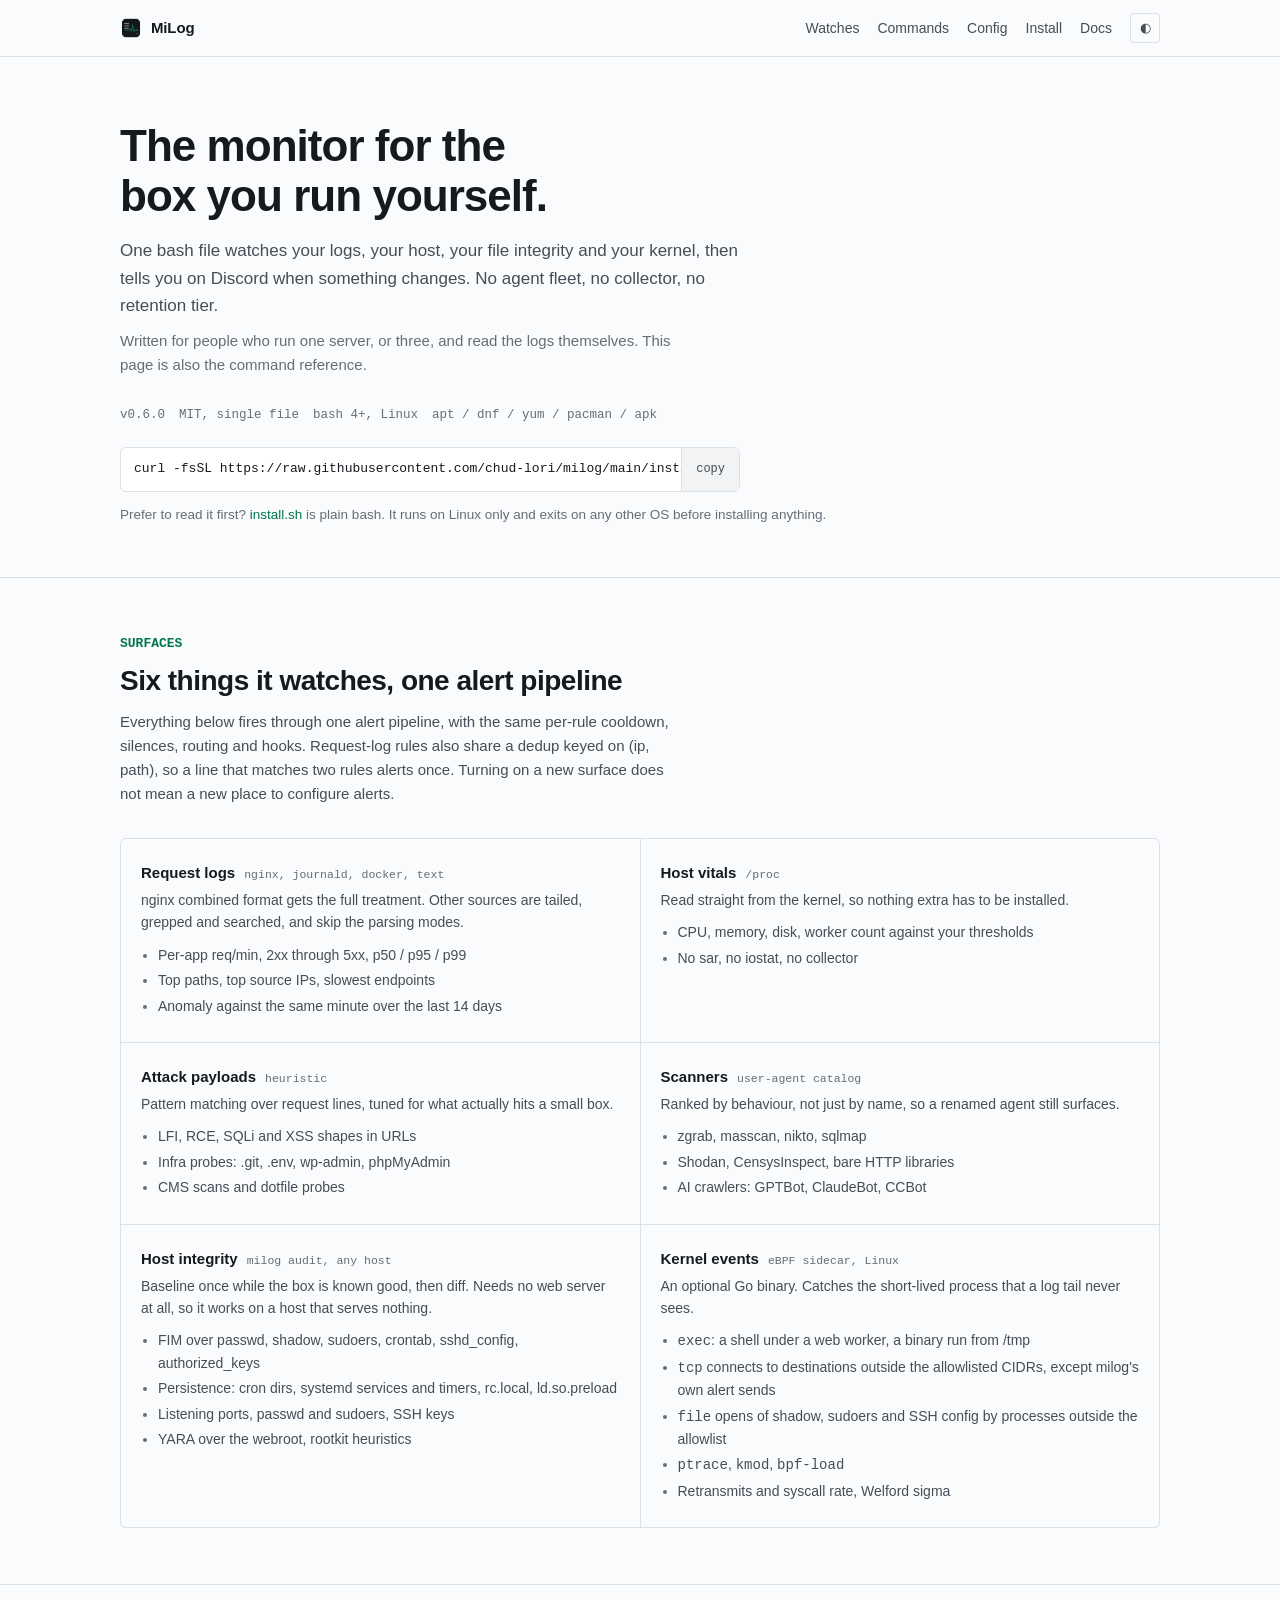
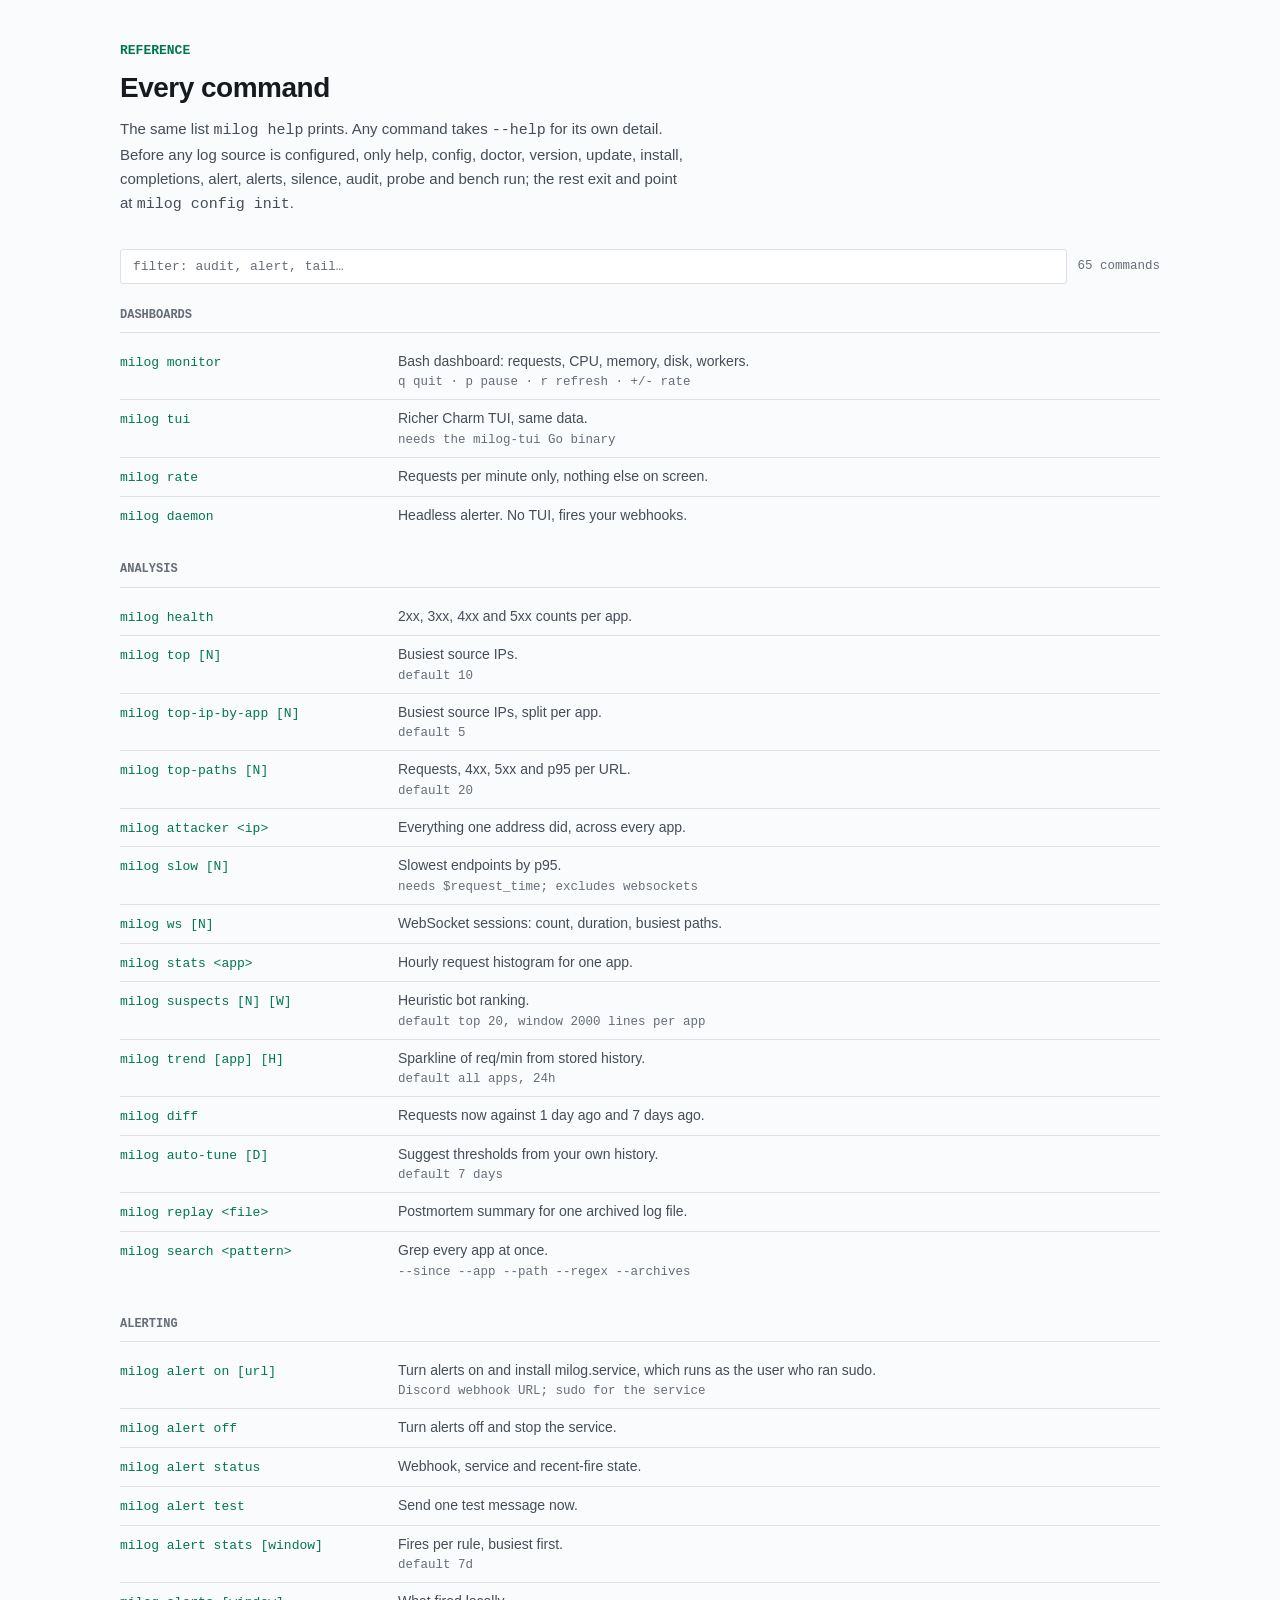
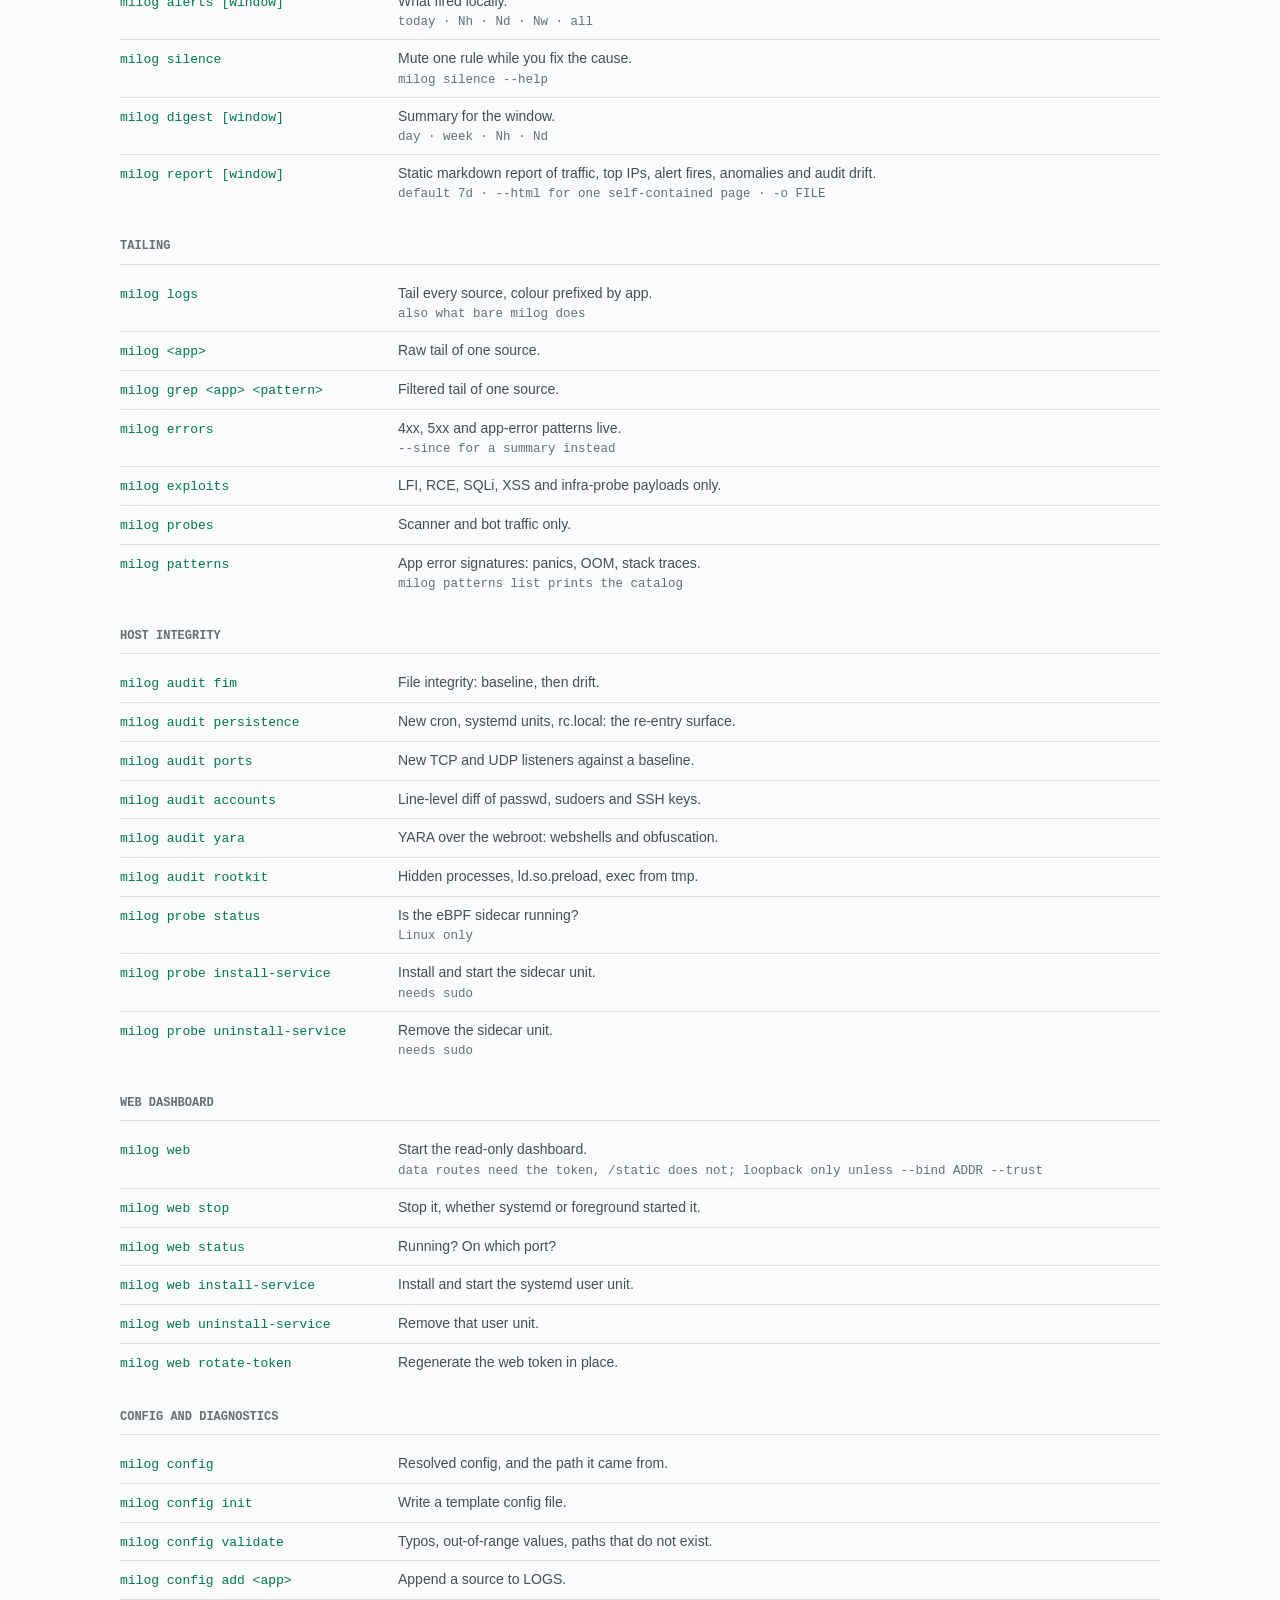
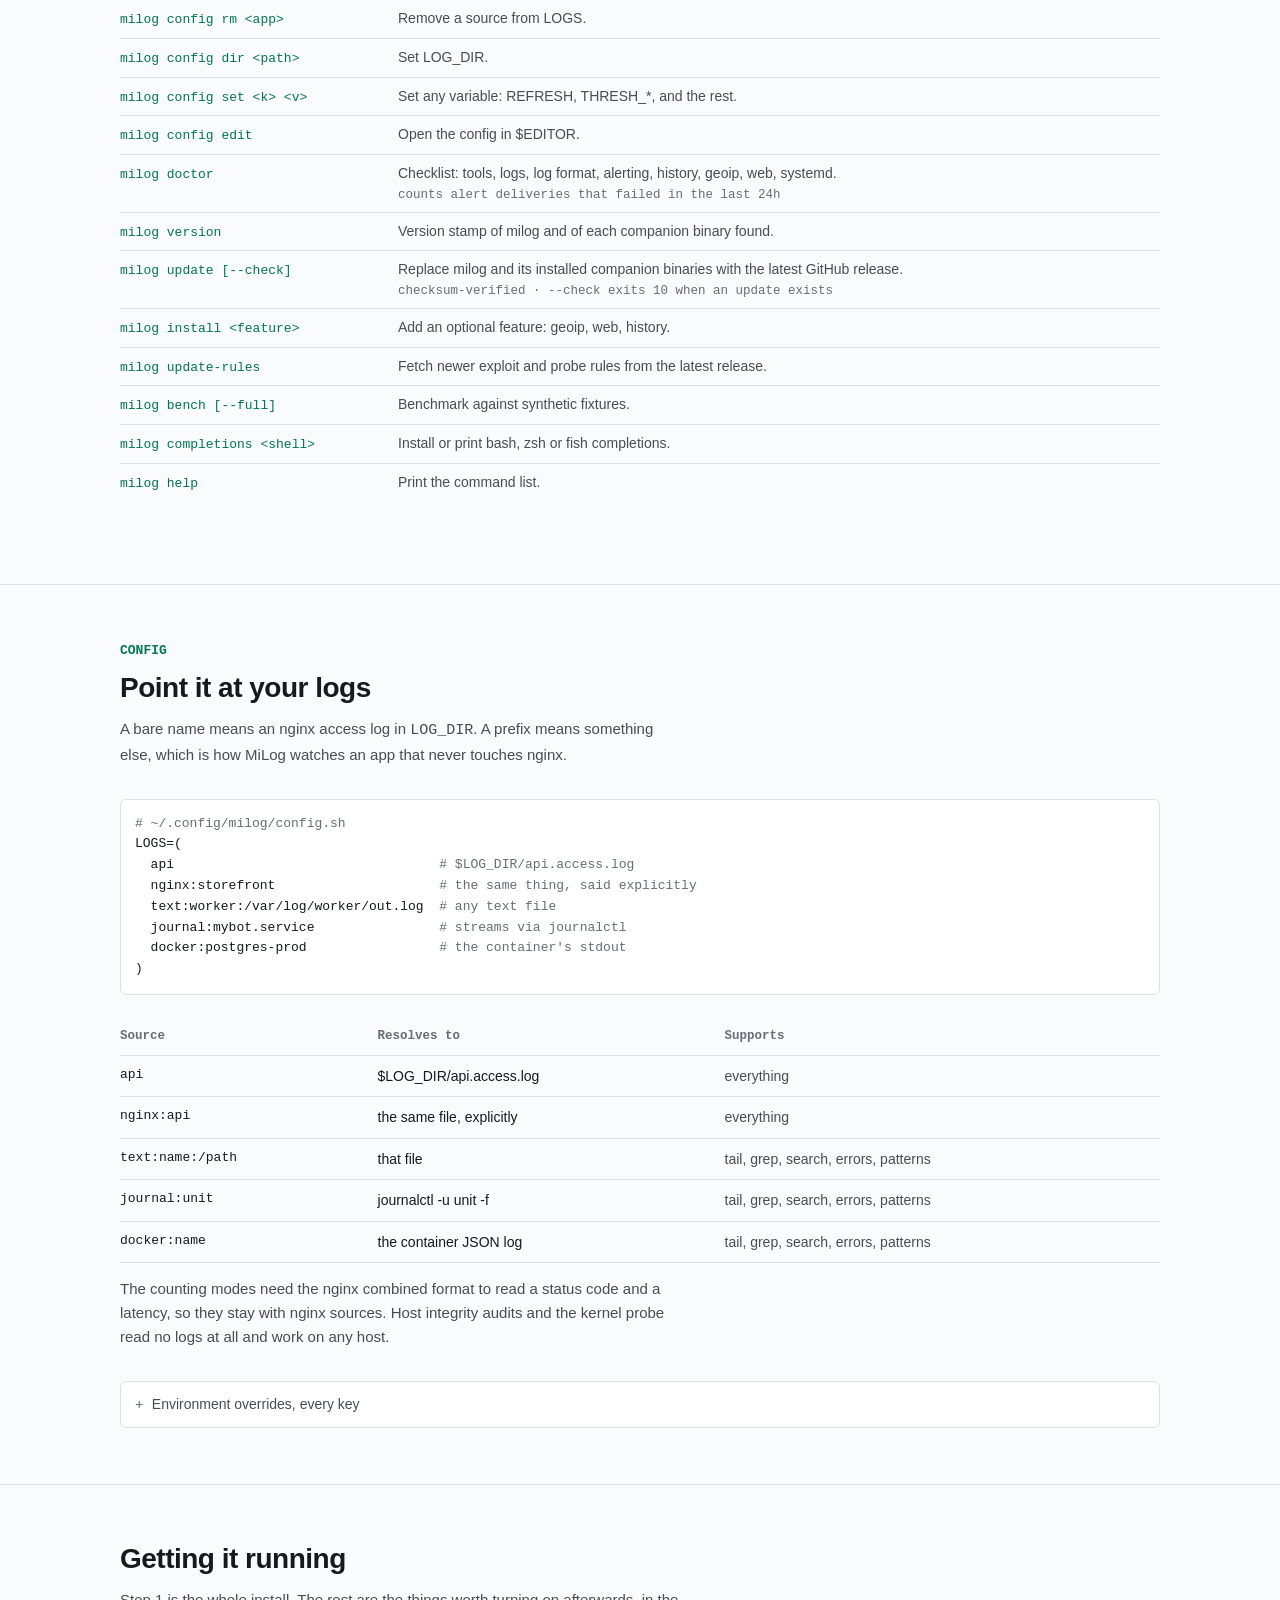
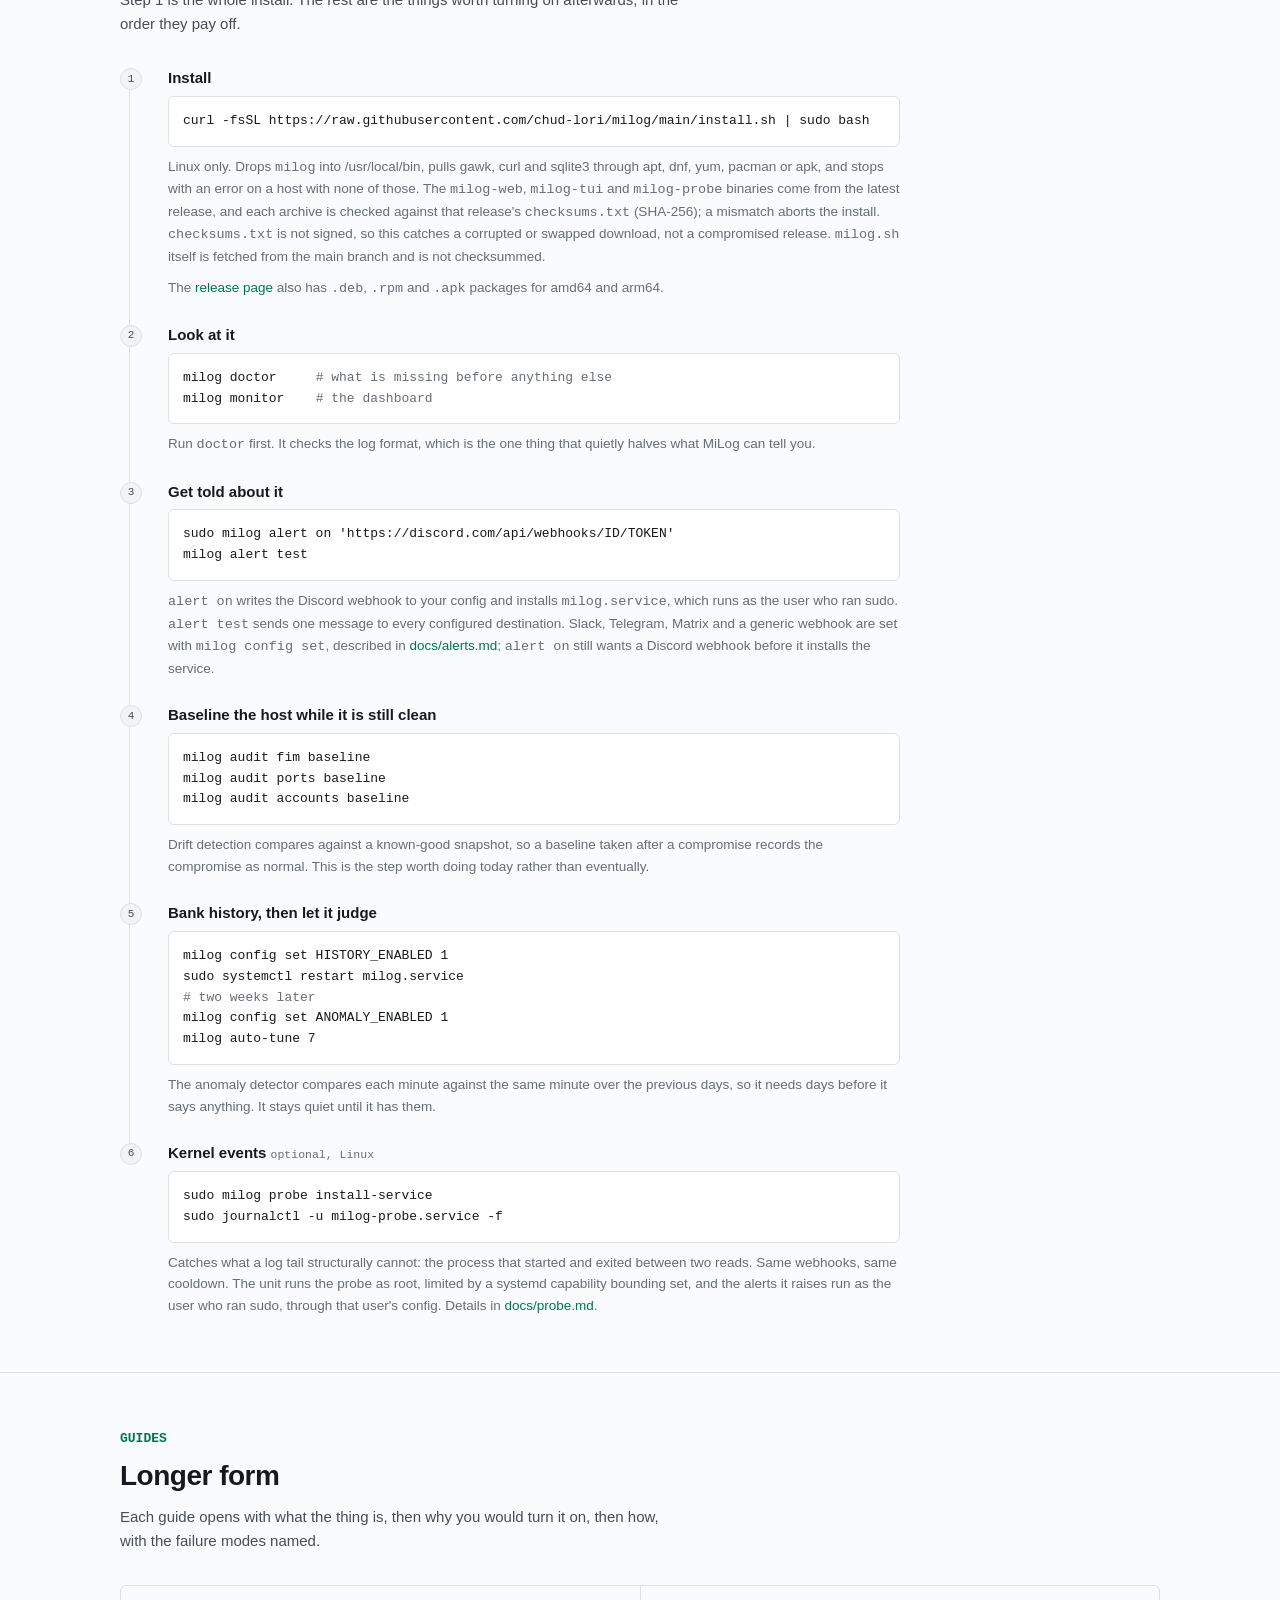
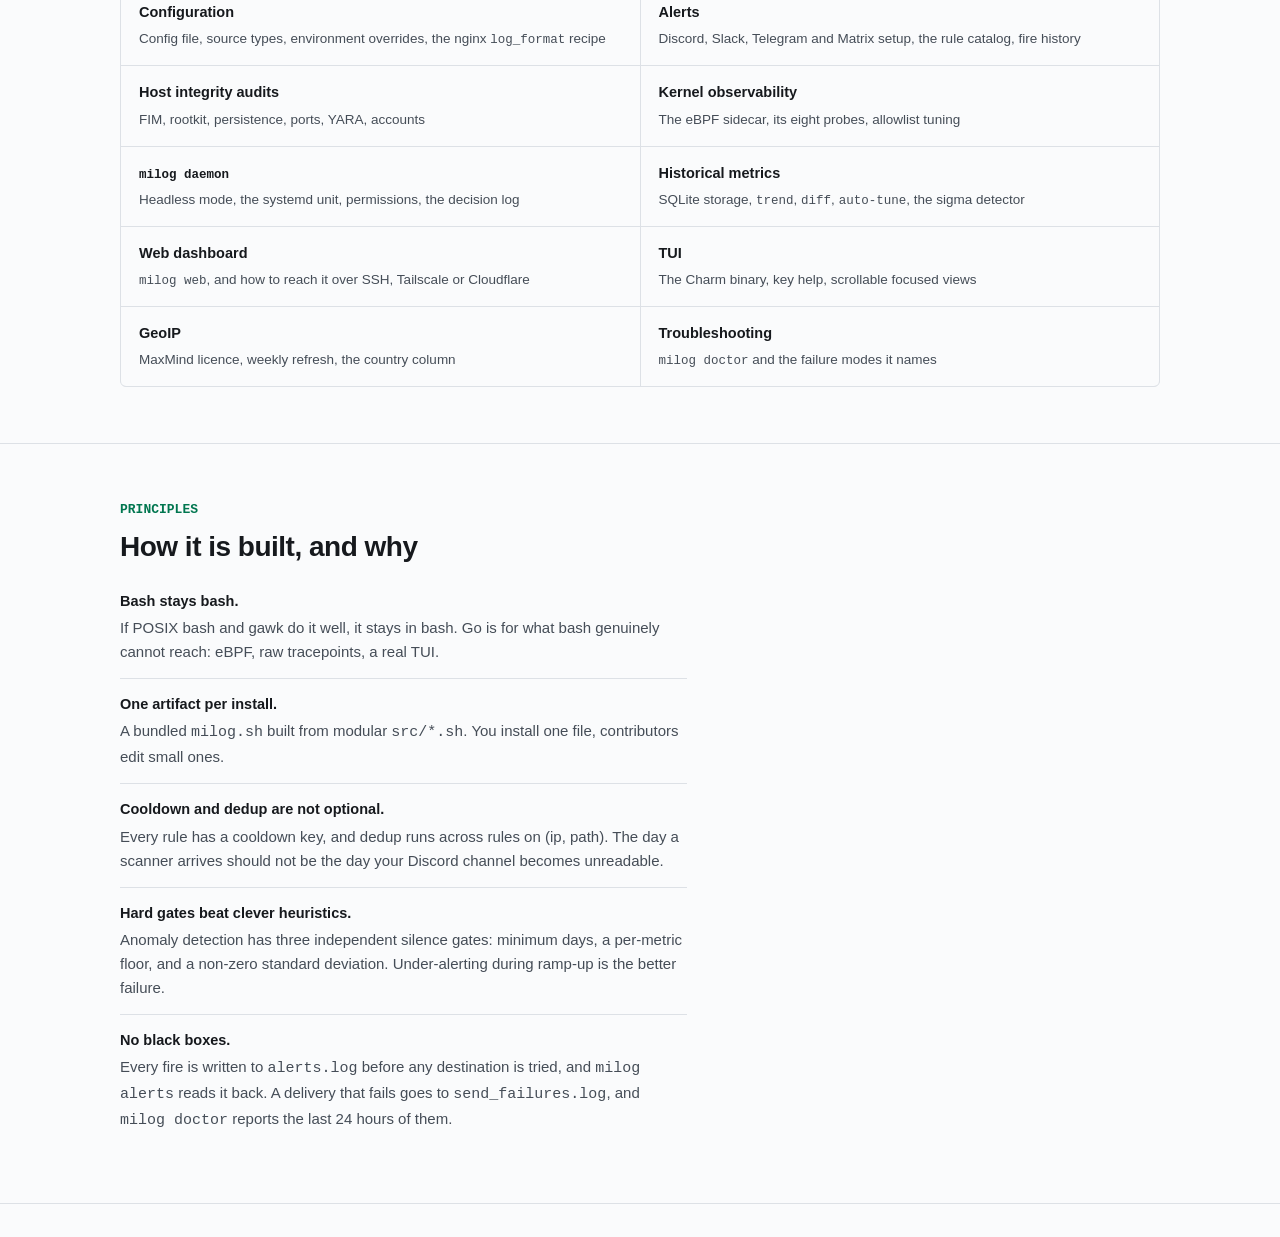
==== docs/index.html @ ca27d63d "Merge remote-tracking branch 'origin/main' into feat/version-update # Conflicts: #	.github/workflows" ====
<!doctype html>
<html lang="en">
<head>
  <meta charset="utf-8">
  <meta name="viewport" content="width=device-width, initial-scale=1">
  <title>MiLog: one-box monitor and command reference</title>
  <meta name="description" content="Single-file bash monitor for one server: nginx, journald, docker and plain text logs, host vitals, file integrity audits, and an optional eBPF kernel probe. This page is also the command reference.">
  <meta property="og:title" content="MiLog">
  <meta property="og:description" content="Single-file bash monitor for the box you run yourself. Log tailing, alerting with cooldown and dedup, host integrity audits, eBPF kernel events.">
  <meta property="og:type" content="website">
  <link rel="icon" href="assets/milog-icon.png">
<style>
  /* Palette and type: transcribed from DESIGN.md, which records the values
     this page already shipped with. Dark is the default because the tool is
     read beside a terminal; light is complete, not a degraded fallback. */
  :root {
    --bg: #0b0d10;
    --bg-2: #121519;
    --bg-3: #1a1e24;
    --fg: #e4e7eb;
    --fg-2: #a4adb8;
    --fg-3: #7d8792;
    --accent: #00d18f;
    --accent-2: #00a06d;
    --accent-ink: #04120c;
    --red: #ff6b6b;
    --amber: #ffb454;
    --border: #2a2f37;
    --border-2: #3a414b;

    --mono: ui-monospace, SFMono-Regular, "JetBrains Mono", Menlo, Monaco, Consolas, monospace;
    --sans: -apple-system, BlinkMacSystemFont, "Segoe UI", Roboto, "Helvetica Neue", Arial, sans-serif;

    --r-sm: 3px;
    --r-md: 6px;
    --measure: 68ch;
  }

  /* Light tokens live in one block, applied by preference or by explicit
     choice. The toggle wins in both directions. */
  @media (prefers-color-scheme: light) {
    :root:not([data-theme="dark"]) {
      --bg: #fafbfc;
      --bg-2: #ffffff;
      --bg-3: #f1f3f5;
      --fg: #16191d;
      --fg-2: #454d57;
      --fg-3: #656d77;
      --accent: #00764f;
      --accent-2: #005c3e;
      --accent-ink: #ffffff;
      --red: #c0392f;
      --amber: #8a5a00;
      --border: #dde1e6;
      --border-2: #c3c9d0;
    }
  }
  :root[data-theme="light"] {
    --bg: #fafbfc;
    --bg-2: #ffffff;
    --bg-3: #f1f3f5;
    --fg: #16191d;
    --fg-2: #454d57;
    --fg-3: #656d77;
    --accent: #00764f;
    --accent-2: #005c3e;
    --accent-ink: #ffffff;
    --red: #c0392f;
    --amber: #8a5a00;
    --border: #dde1e6;
    --border-2: #c3c9d0;
  }

  * { box-sizing: border-box; }

  html { scroll-behavior: smooth; scroll-padding-top: 72px; }
  @media (prefers-reduced-motion: reduce) {
    html { scroll-behavior: auto; }
    * { transition: none !important; }
  }

  body {
    margin: 0;
    background: var(--bg);
    color: var(--fg);
    font-family: var(--sans);
    font-size: 15px;
    line-height: 1.6;
    -webkit-font-smoothing: antialiased;
  }

  /* Mono is reserved for strings that are literally typed or literally
     printed. Prose never uses it, so a reader can tell a real command from an
     explanation without reading either. */
  code, pre, kbd, .mono { font-family: var(--mono); }

  a { color: var(--accent); text-decoration: none; }
  a:hover { text-decoration: underline; }

  /* One focus treatment everywhere. Never removed, only replaced. */
  :focus-visible {
    outline: 2px solid var(--accent);
    outline-offset: 2px;
    border-radius: var(--r-sm);
  }

  .wrap { width: 100%; max-width: 1080px; margin: 0 auto; padding: 0 20px; }
  .narrow { max-width: var(--measure); }

  .skip {
    position: absolute; left: -9999px; top: 0;
    background: var(--accent); color: var(--accent-ink);
    padding: 10px 16px; z-index: 100; border-radius: 0 0 var(--r-md) 0;
  }
  .skip:focus { left: 0; }

  /* ---------- masthead ---------- */

  header.top {
    position: sticky; top: 0; z-index: 50;
    background: var(--bg);
    border-bottom: 1px solid var(--border);
  }
  .top .wrap {
    display: flex; align-items: center; gap: 20px;
    height: 56px;
  }
  .brand {
    display: flex; align-items: center; gap: 9px;
    font-weight: 700; letter-spacing: -0.01em; color: var(--fg);
  }
  .brand:hover { text-decoration: none; }
  .brand img { display: block; width: 22px; height: 22px; }
  .top nav { display: flex; gap: 18px; margin-left: auto; align-items: center; }
  .top nav a { color: var(--fg-2); font-size: 14px; }
  .top nav a:hover { color: var(--fg); text-decoration: none; }

  .theme-btn {
    display: inline-flex; align-items: center; justify-content: center;
    width: 30px; height: 30px;
    background: transparent; color: var(--fg-2);
    border: 1px solid var(--border); border-radius: var(--r-sm);
    cursor: pointer; font-family: var(--mono); font-size: 13px; line-height: 1;
  }
  .theme-btn:hover { color: var(--fg); border-color: var(--border-2); }

  /* ---------- hero ---------- */

  .hero { padding: 64px 0 52px; border-bottom: 1px solid var(--border); }
  .hero h1 {
    margin: 0 0 16px;
    font-size: clamp(30px, 5.2vw, 44px);
    line-height: 1.14; letter-spacing: -0.022em; font-weight: 700;
    max-width: 19ch;
  }
  .hero .lead {
    margin: 0 0 10px; max-width: var(--measure);
    font-size: 17px; color: var(--fg-2);
  }
  .hero .who { margin: 0 0 28px; max-width: var(--measure); color: var(--fg-3); }

  .meta-row {
    display: flex; flex-wrap: wrap; gap: 8px 14px;
    margin: 0 0 22px; font-size: 12.5px; color: var(--fg-3);
    font-family: var(--mono);
  }
  .meta-row span { white-space: nowrap; }

  .run {
    display: flex; align-items: stretch; gap: 0;
    max-width: 620px; margin: 0 0 12px;
    background: var(--bg-2); border: 1px solid var(--border);
    border-radius: var(--r-md); overflow: hidden;
  }
  .run code {
    flex: 1; padding: 11px 13px; font-size: 13px;
    color: var(--fg); overflow-x: auto; white-space: nowrap;
  }
  .copy {
    flex: none; padding: 0 14px;
    background: var(--bg-3); color: var(--fg-2);
    border: 0; border-left: 1px solid var(--border);
    cursor: pointer; font-family: var(--mono); font-size: 12px;
  }
  .copy:hover { color: var(--fg); }
  .copy[data-done="1"] { color: var(--accent); }

  .hero .alt { color: var(--fg-3); font-size: 13.5px; margin: 0; }

  /* ---------- shared section furniture ---------- */

  section { padding: 56px 0; border-bottom: 1px solid var(--border); }
  section > .wrap > h2 {
    margin: 0 0 8px; font-size: 13px; font-weight: 700;
    color: var(--accent); font-family: var(--mono);
  }
  .title {
    margin: 0 0 12px; font-size: clamp(22px, 3.4vw, 28px);
    letter-spacing: -0.018em; line-height: 1.25; font-weight: 700;
  }
  .intro { margin: 0 0 32px; color: var(--fg-2); max-width: var(--measure); }

  /* ---------- product frame ---------- */

  figure.frame { margin: 0; }
  .frame .chrome {
    display: flex; align-items: center; gap: 10px;
    padding: 8px 12px;
    background: var(--bg-3);
    border: 1px solid var(--border); border-bottom: 0;
    border-radius: var(--r-md) var(--r-md) 0 0;
    font-family: var(--mono); font-size: 12px; color: var(--fg-3);
  }
  .frame pre {
    margin: 0; padding: 16px;
    background: var(--bg-2);
    border: 1px solid var(--border); border-radius: 0 0 var(--r-md) var(--r-md);
    overflow-x: auto; font-size: 12.5px; line-height: 1.65;
  }
  .frame figcaption {
    margin-top: 9px; font-size: 12.5px; color: var(--fg-3);
  }
  .dim { color: var(--fg-3); }
  .ok  { color: var(--accent); }
  .warn { color: var(--amber); }
  .bad { color: var(--red); }

  /* ---------- surfaces ---------- */

  .surfaces { display: grid; gap: 1px; background: var(--border); border: 1px solid var(--border); border-radius: var(--r-md); overflow: hidden; }
  @media (min-width: 720px) { .surfaces { grid-template-columns: 1fr 1fr; } }
  .surface { background: var(--bg); padding: 22px 20px; }
  .surface h3 {
    margin: 0 0 4px; font-size: 15px; display: flex; flex-wrap: wrap;
    align-items: baseline; gap: 9px;
  }
  .surface .scope {
    font-family: var(--mono); font-size: 11.5px; font-weight: 400;
    color: var(--fg-3);
  }
  .surface p { margin: 0 0 10px; color: var(--fg-2); font-size: 14px; }
  .surface ul { margin: 0; padding-left: 17px; color: var(--fg-2); font-size: 14px; }
  .surface li { margin-bottom: 3px; }
  .surface li::marker { color: var(--fg-3); }

  /* ---------- command reference ---------- */

  .filter-bar {
    display: flex; flex-wrap: wrap; gap: 10px; align-items: center;
    margin-bottom: 22px;
  }
  .filter-bar input {
    flex: 1; min-width: 220px;
    padding: 9px 12px;
    background: var(--bg-2); color: var(--fg);
    border: 1px solid var(--border); border-radius: var(--r-sm);
    font-family: var(--mono); font-size: 13px;
  }
  .filter-bar input::placeholder { color: var(--fg-3); }
  .filter-bar input:focus { border-color: var(--accent); }
  .count { font-family: var(--mono); font-size: 12.5px; color: var(--fg-3); }

  .group { margin-bottom: 26px; }
  .group > h3 {
    margin: 0 0 10px; padding-bottom: 7px;
    border-bottom: 1px solid var(--border);
    font-family: var(--mono); font-size: 12px; font-weight: 700;
    color: var(--fg-3);
  }
  .cmds { margin: 0; }
  .cmd {
    display: grid; gap: 2px 18px; padding: 7px 0;
    border-bottom: 1px solid var(--border);
  }
  @media (min-width: 680px) {
    .cmd { grid-template-columns: 260px 1fr; align-items: baseline; }
  }
  .cmd:last-child { border-bottom: 0; }
  .cmd dt { font-family: var(--mono); font-size: 13px; color: var(--accent); }
  .cmd dd { margin: 0; color: var(--fg-2); font-size: 14px; }
  .cmd dd .hint { display: block; color: var(--fg-3); font-size: 12.5px; font-family: var(--mono); }
  .empty { padding: 22px 0; color: var(--fg-3); }

  /* ---------- config ---------- */

  .kv { width: 100%; border-collapse: collapse; font-size: 14px; }
  .kv th, .kv td { text-align: left; padding: 9px 12px 9px 0; border-bottom: 1px solid var(--border); vertical-align: top; }
  .kv th { color: var(--fg-3); font-weight: 600; font-size: 12.5px; font-family: var(--mono); }
  .kv td:first-child { font-family: var(--mono); font-size: 13px; color: var(--fg); white-space: nowrap; }
  .kv td:last-child { color: var(--fg-2); }
  .kv td { overflow-wrap: anywhere; }

  details.more {
    margin-top: 18px; border: 1px solid var(--border);
    border-radius: var(--r-md); background: var(--bg-2);
  }
  details.more > summary {
    padding: 11px 14px; cursor: pointer; color: var(--fg-2);
    font-size: 14px; list-style: none;
  }
  details.more > summary::-webkit-details-marker { display: none; }
  details.more > summary::before { content: "+ "; font-family: var(--mono); color: var(--fg-3); }
  details.more[open] > summary::before { content: "\2212 "; }
  details.more > summary:hover { color: var(--fg); }
  details.more .inner { padding: 0 14px 14px; }

  pre.block {
    margin: 0; padding: 14px;
    background: var(--bg-2); border: 1px solid var(--border);
    border-radius: var(--r-md); overflow-x: auto;
    font-size: 13px; line-height: 1.6;
  }

  /* ---------- install ---------- */

  .steps { margin: 0; padding: 0; list-style: none; counter-reset: step; max-width: 780px; }
  .steps > li {
    counter-increment: step;
    position: relative; padding: 0 0 26px 38px;
    border-left: 1px solid var(--border); margin-left: 9px;
  }
  .steps > li:last-child { border-left-color: transparent; padding-bottom: 0; }
  .steps > li::before {
    content: counter(step);
    position: absolute; left: -10px; top: 0;
    width: 20px; height: 20px; border-radius: 50%;
    background: var(--bg-3); color: var(--fg-2);
    border: 1px solid var(--border);
    font-family: var(--mono); font-size: 11px;
    display: flex; align-items: center; justify-content: center;
  }
  .steps h3 { margin: 0 0 8px; font-size: 15px; line-height: 1.3; }
  .steps .note { margin: 9px 0 0; color: var(--fg-3); font-size: 13.5px; }
  .opt { font-family: var(--mono); font-size: 11.5px; color: var(--fg-3); font-weight: 400; }

  /* ---------- doc index ---------- */

  .doclist { display: grid; gap: 1px; background: var(--border); border: 1px solid var(--border); border-radius: var(--r-md); overflow: hidden; }
  @media (min-width: 700px) { .doclist { grid-template-columns: 1fr 1fr; } }
  .doclist a {
    display: block; padding: 15px 18px; background: var(--bg); color: var(--fg);
  }
  .doclist a:hover { background: var(--bg-2); text-decoration: none; }
  .doclist strong { display: block; font-size: 14.5px; margin-bottom: 2px; }
  .doclist span { color: var(--fg-2); font-size: 13.5px; }
  .doclist code { font-size: 12.5px; }

  /* ---------- principles ---------- */

  .rules { margin: 0; padding: 0; list-style: none; max-width: var(--measure); }
  .rules li { padding: 14px 0; border-bottom: 1px solid var(--border); color: var(--fg-2); }
  .rules li:last-child { border-bottom: 0; }
  .rules strong { color: var(--fg); display: block; margin-bottom: 3px; font-size: 14.5px; }

  /* ---------- footer ---------- */

  footer { padding: 34px 0 46px; }
  footer .wrap { display: flex; flex-wrap: wrap; gap: 8px 22px; align-items: baseline; }
  footer, footer a { color: var(--fg-3); font-size: 13.5px; }
  footer .sep { margin-left: auto; }

  @media (max-width: 560px) {
    .top nav { gap: 13px; }
    .top nav a.hide-sm { display: none; }
    section { padding: 42px 0; }
    .hero { padding: 44px 0 38px; }
    footer .sep { margin-left: 0; width: 100%; }
  }
</style>
</head>
<body>

<a class="skip" href="#commands">Skip to the command reference</a>

<header class="top">
  <div class="wrap">
    <a class="brand" href="#top">
      <img src="assets/milog-icon.png" alt="" width="22" height="22">
      MiLog
    </a>
    <nav aria-label="Sections">
      <a href="#watches" class="hide-sm">Watches</a>
      <a href="#commands">Commands</a>
      <a href="#configure" class="hide-sm">Config</a>
      <a href="#install">Install</a>
      <a href="#docs">Docs</a>
      <button class="theme-btn" id="theme" type="button" aria-live="polite">
        <span aria-hidden="true">◐</span>
        <span class="sr" hidden>Switch theme</span>
      </button>
    </nav>
  </div>
</header>

<div class="hero" id="top">
  <div class="wrap">
    <h1>The monitor for the box you run yourself.</h1>
    <p class="lead">
      One bash file watches your logs, your host, your file integrity and your
      kernel, then tells you on Discord when something changes. No agent fleet,
      no collector, no retention tier.
    </p>
    <p class="who">
      Written for people who run one server, or three, and read the logs
      themselves. This page is also the command reference.
    </p>

    <p class="meta-row">
      <span>v0.6.0</span>
      <span>MIT, single file</span>
      <span>bash 4+, Linux</span>
      <span>apt / dnf / yum / pacman / apk</span>
    </p>

    <div class="run">
      <code id="install-cmd">curl -fsSL https://raw.githubusercontent.com/chud-lori/milog/main/install.sh | sudo bash</code>
      <button class="copy" type="button" data-copy="install-cmd">copy</button>
    </div>
    <p class="alt">
      Prefer to read it first? <a href="https://github.com/chud-lori/milog/blob/main/install.sh">install.sh</a> is plain bash. It runs on Linux only and exits on any other OS before installing anything.
    </p>
  </div>
</div>

<section id="watches">
  <div class="wrap">
    <h2>SURFACES</h2>
    <p class="title">Six things it watches, one alert pipeline</p>
    <p class="intro">
      Everything below fires through one alert pipeline, with the same
      per-rule cooldown, silences, routing and hooks. Request-log rules also
      share a dedup keyed on (ip, path), so a line that matches two rules alerts
      once. Turning on a new surface does not mean a new place to configure
      alerts.
    </p>

    <div class="surfaces">
      <div class="surface">
        <h3>Request logs <span class="scope">nginx, journald, docker, text</span></h3>
        <p>
          nginx combined format gets the full treatment. Other sources are
          tailed, grepped and searched, and skip the parsing modes.
        </p>
        <ul>
          <li>Per-app req/min, 2xx through 5xx, p50 / p95 / p99</li>
          <li>Top paths, top source IPs, slowest endpoints</li>
          <li>Anomaly against the same minute over the last 14 days</li>
        </ul>
      </div>

      <div class="surface">
        <h3>Host vitals <span class="scope">/proc</span></h3>
        <p>Read straight from the kernel, so nothing extra has to be installed.</p>
        <ul>
          <li>CPU, memory, disk, worker count against your thresholds</li>
          <li>No sar, no iostat, no collector</li>
        </ul>
      </div>

      <div class="surface">
        <h3>Attack payloads <span class="scope">heuristic</span></h3>
        <p>Pattern matching over request lines, tuned for what actually hits a small box.</p>
        <ul>
          <li>LFI, RCE, SQLi and XSS shapes in URLs</li>
          <li>Infra probes: .git, .env, wp-admin, phpMyAdmin</li>
          <li>CMS scans and dotfile probes</li>
        </ul>
      </div>

      <div class="surface">
        <h3>Scanners <span class="scope">user-agent catalog</span></h3>
        <p>Ranked by behaviour, not just by name, so a renamed agent still surfaces.</p>
        <ul>
          <li>zgrab, masscan, nikto, sqlmap</li>
          <li>Shodan, CensysInspect, bare HTTP libraries</li>
          <li>AI crawlers: GPTBot, ClaudeBot, CCBot</li>
        </ul>
      </div>

      <div class="surface">
        <h3>Host integrity <span class="scope">milog audit, any host</span></h3>
        <p>
          Baseline once while the box is known good, then diff. Needs no web
          server at all, so it works on a host that serves nothing.
        </p>
        <ul>
          <li>FIM over passwd, shadow, sudoers, crontab, sshd_config, authorized_keys</li>
          <li>Persistence: cron dirs, systemd services and timers, rc.local, ld.so.preload</li>
          <li>Listening ports, passwd and sudoers, SSH keys</li>
          <li>YARA over the webroot, rootkit heuristics</li>
        </ul>
      </div>

      <div class="surface">
        <h3>Kernel events <span class="scope">eBPF sidecar, Linux</span></h3>
        <p>
          An optional Go binary. Catches the short-lived process that a log
          tail never sees.
        </p>
        <ul>
          <li><code>exec</code>: a shell under a web worker, a binary run from /tmp</li>
          <li><code>tcp</code> connects to destinations outside the allowlisted CIDRs, except milog's own alert sends</li>
          <li><code>file</code> opens of shadow, sudoers and SSH config by processes outside the allowlist</li>
          <li><code>ptrace</code>, <code>kmod</code>, <code>bpf-load</code></li>
          <li>Retransmits and syscall rate, Welford sigma</li>
        </ul>
      </div>
    </div>
  </div>
</section>

<section id="commands">
  <div class="wrap">
    <h2>REFERENCE</h2>
    <p class="title">Every command</p>
    <p class="intro">
      The same list <code>milog help</code> prints. Any command takes
      <code>--help</code> for its own detail. Before any log source is
      configured, only help, config, doctor, version, update, install,
      completions, alert, alerts, silence, audit, probe and bench run; the rest exit and point at
      <code>milog config init</code>.
    </p>

    <div class="filter-bar">
      <label for="cmdfilter" class="sr" hidden>Filter commands</label>
      <input id="cmdfilter" type="search" placeholder="filter: audit, alert, tail…" autocomplete="off" spellcheck="false">
      <span class="count" id="cmdcount" role="status"></span>
    </div>

    <div id="cmdgroups">

      <div class="group">
        <h3>DASHBOARDS</h3>
        <dl class="cmds">
          <div class="cmd"><dt>milog monitor</dt><dd>Bash dashboard: requests, CPU, memory, disk, workers. <span class="hint">q quit · p pause · r refresh · +/- rate</span></dd></div>
          <div class="cmd"><dt>milog tui</dt><dd>Richer Charm TUI, same data. <span class="hint">needs the milog-tui Go binary</span></dd></div>
          <div class="cmd"><dt>milog rate</dt><dd>Requests per minute only, nothing else on screen.</dd></div>
          <div class="cmd"><dt>milog daemon</dt><dd>Headless alerter. No TUI, fires your webhooks.</dd></div>
        </dl>
      </div>

      <div class="group">
        <h3>ANALYSIS</h3>
        <dl class="cmds">
          <div class="cmd"><dt>milog health</dt><dd>2xx, 3xx, 4xx and 5xx counts per app.</dd></div>
          <div class="cmd"><dt>milog top [N]</dt><dd>Busiest source IPs. <span class="hint">default 10</span></dd></div>
          <div class="cmd"><dt>milog top-ip-by-app [N]</dt><dd>Busiest source IPs, split per app. <span class="hint">default 5</span></dd></div>
          <div class="cmd"><dt>milog top-paths [N]</dt><dd>Requests, 4xx, 5xx and p95 per URL. <span class="hint">default 20</span></dd></div>
          <div class="cmd"><dt>milog attacker &lt;ip&gt;</dt><dd>Everything one address did, across every app.</dd></div>
          <div class="cmd"><dt>milog slow [N]</dt><dd>Slowest endpoints by p95. <span class="hint">needs $request_time; excludes websockets</span></dd></div>
          <div class="cmd"><dt>milog ws [N]</dt><dd>WebSocket sessions: count, duration, busiest paths.</dd></div>
          <div class="cmd"><dt>milog stats &lt;app&gt;</dt><dd>Hourly request histogram for one app.</dd></div>
          <div class="cmd"><dt>milog suspects [N] [W]</dt><dd>Heuristic bot ranking. <span class="hint">default top 20, window 2000 lines per app</span></dd></div>
          <div class="cmd"><dt>milog trend [app] [H]</dt><dd>Sparkline of req/min from stored history. <span class="hint">default all apps, 24h</span></dd></div>
          <div class="cmd"><dt>milog diff</dt><dd>Requests now against 1 day ago and 7 days ago.</dd></div>
          <div class="cmd"><dt>milog auto-tune [D]</dt><dd>Suggest thresholds from your own history. <span class="hint">default 7 days</span></dd></div>
          <div class="cmd"><dt>milog replay &lt;file&gt;</dt><dd>Postmortem summary for one archived log file.</dd></div>
          <div class="cmd"><dt>milog search &lt;pattern&gt;</dt><dd>Grep every app at once. <span class="hint">--since --app --path --regex --archives</span></dd></div>
        </dl>
      </div>

      <div class="group">
        <h3>ALERTING</h3>
        <dl class="cmds">
          <div class="cmd"><dt>milog alert on [url]</dt><dd>Turn alerts on and install milog.service, which runs as the user who ran sudo. <span class="hint">Discord webhook URL; sudo for the service</span></dd></div>
          <div class="cmd"><dt>milog alert off</dt><dd>Turn alerts off and stop the service.</dd></div>
          <div class="cmd"><dt>milog alert status</dt><dd>Webhook, service and recent-fire state.</dd></div>
          <div class="cmd"><dt>milog alert test</dt><dd>Send one test message now.</dd></div>
          <div class="cmd"><dt>milog alert stats [window]</dt><dd>Fires per rule, busiest first. <span class="hint">default 7d</span></dd></div>
          <div class="cmd"><dt>milog alerts [window]</dt><dd>What fired locally. <span class="hint">today · Nh · Nd · Nw · all</span></dd></div>
          <div class="cmd"><dt>milog silence</dt><dd>Mute one rule while you fix the cause. <span class="hint">milog silence --help</span></dd></div>
          <div class="cmd"><dt>milog digest [window]</dt><dd>Summary for the window. <span class="hint">day · week · Nh · Nd</span></dd></div>
          <div class="cmd"><dt>milog report [window]</dt><dd>Static markdown report of traffic, top IPs, alert fires, anomalies and audit drift. <span class="hint">default 7d · --html for one self-contained page · -o FILE</span></dd></div>
        </dl>
      </div>

      <div class="group">
        <h3>TAILING</h3>
        <dl class="cmds">
          <div class="cmd"><dt>milog logs</dt><dd>Tail every source, colour prefixed by app. <span class="hint">also what bare milog does</span></dd></div>
          <div class="cmd"><dt>milog &lt;app&gt;</dt><dd>Raw tail of one source.</dd></div>
          <div class="cmd"><dt>milog grep &lt;app&gt; &lt;pattern&gt;</dt><dd>Filtered tail of one source.</dd></div>
          <div class="cmd"><dt>milog errors</dt><dd>4xx, 5xx and app-error patterns live. <span class="hint">--since for a summary instead</span></dd></div>
          <div class="cmd"><dt>milog exploits</dt><dd>LFI, RCE, SQLi, XSS and infra-probe payloads only.</dd></div>
          <div class="cmd"><dt>milog probes</dt><dd>Scanner and bot traffic only.</dd></div>
          <div class="cmd"><dt>milog patterns</dt><dd>App error signatures: panics, OOM, stack traces. <span class="hint">milog patterns list prints the catalog</span></dd></div>
        </dl>
      </div>

      <div class="group">
        <h3>HOST INTEGRITY</h3>
        <dl class="cmds">
          <div class="cmd"><dt>milog audit fim</dt><dd>File integrity: baseline, then drift.</dd></div>
          <div class="cmd"><dt>milog audit persistence</dt><dd>New cron, systemd units, rc.local: the re-entry surface.</dd></div>
          <div class="cmd"><dt>milog audit ports</dt><dd>New TCP and UDP listeners against a baseline.</dd></div>
          <div class="cmd"><dt>milog audit accounts</dt><dd>Line-level diff of passwd, sudoers and SSH keys.</dd></div>
          <div class="cmd"><dt>milog audit yara</dt><dd>YARA over the webroot: webshells and obfuscation.</dd></div>
          <div class="cmd"><dt>milog audit rootkit</dt><dd>Hidden processes, ld.so.preload, exec from tmp.</dd></div>
          <div class="cmd"><dt>milog probe status</dt><dd>Is the eBPF sidecar running? <span class="hint">Linux only</span></dd></div>
          <div class="cmd"><dt>milog probe install-service</dt><dd>Install and start the sidecar unit. <span class="hint">needs sudo</span></dd></div>
          <div class="cmd"><dt>milog probe uninstall-service</dt><dd>Remove the sidecar unit. <span class="hint">needs sudo</span></dd></div>
        </dl>
      </div>

      <div class="group">
        <h3>WEB DASHBOARD</h3>
        <dl class="cmds">
          <div class="cmd"><dt>milog web</dt><dd>Start the read-only dashboard. <span class="hint">data routes need the token, /static does not; loopback only unless --bind ADDR --trust</span></dd></div>
          <div class="cmd"><dt>milog web stop</dt><dd>Stop it, whether systemd or foreground started it.</dd></div>
          <div class="cmd"><dt>milog web status</dt><dd>Running? On which port?</dd></div>
          <div class="cmd"><dt>milog web install-service</dt><dd>Install and start the systemd user unit.</dd></div>
          <div class="cmd"><dt>milog web uninstall-service</dt><dd>Remove that user unit.</dd></div>
          <div class="cmd"><dt>milog web rotate-token</dt><dd>Regenerate the web token in place.</dd></div>
        </dl>
      </div>

      <div class="group">
        <h3>CONFIG AND DIAGNOSTICS</h3>
        <dl class="cmds">
          <div class="cmd"><dt>milog config</dt><dd>Resolved config, and the path it came from.</dd></div>
          <div class="cmd"><dt>milog config init</dt><dd>Write a template config file.</dd></div>
          <div class="cmd"><dt>milog config validate</dt><dd>Typos, out-of-range values, paths that do not exist.</dd></div>
          <div class="cmd"><dt>milog config add &lt;app&gt;</dt><dd>Append a source to LOGS.</dd></div>
          <div class="cmd"><dt>milog config rm &lt;app&gt;</dt><dd>Remove a source from LOGS.</dd></div>
          <div class="cmd"><dt>milog config dir &lt;path&gt;</dt><dd>Set LOG_DIR.</dd></div>
          <div class="cmd"><dt>milog config set &lt;k&gt; &lt;v&gt;</dt><dd>Set any variable: REFRESH, THRESH_*, and the rest.</dd></div>
          <div class="cmd"><dt>milog config edit</dt><dd>Open the config in $EDITOR.</dd></div>
          <div class="cmd"><dt>milog doctor</dt><dd>Checklist: tools, logs, log format, alerting, history, geoip, web, systemd. <span class="hint">counts alert deliveries that failed in the last 24h</span></dd></div>
          <div class="cmd"><dt>milog version</dt><dd>Version stamp of milog and of each companion binary found.</dd></div>
          <div class="cmd"><dt>milog update [--check]</dt><dd>Replace milog and its installed companion binaries with the latest GitHub release. <span class="hint">checksum-verified · --check exits 10 when an update exists</span></dd></div>
          <div class="cmd"><dt>milog install &lt;feature&gt;</dt><dd>Add an optional feature: geoip, web, history.</dd></div>
          <div class="cmd"><dt>milog update-rules</dt><dd>Fetch newer exploit and probe rules from the latest release.</dd></div>
          <div class="cmd"><dt>milog bench [--full]</dt><dd>Benchmark against synthetic fixtures.</dd></div>
          <div class="cmd"><dt>milog completions &lt;shell&gt;</dt><dd>Install or print bash, zsh or fish completions.</dd></div>
          <div class="cmd"><dt>milog help</dt><dd>Print the command list.</dd></div>
        </dl>
      </div>

    </div>

    <p class="empty" id="noresults" hidden>
      Nothing matches that. <button class="copy" type="button" id="clearfilter" style="border-left:0;background:transparent;color:var(--accent);padding:0 4px;">Clear the filter</button>
    </p>
  </div>
</section>

<section id="configure">
  <div class="wrap">
    <h2>CONFIG</h2>
    <p class="title">Point it at your logs</p>
    <p class="intro">
      A bare name means an nginx access log in <code>LOG_DIR</code>. A prefix
      means something else, which is how MiLog watches an app that never touches
      nginx.
    </p>

    <pre class="block"><code><span class="dim"># ~/.config/milog/config.sh</span>
LOGS=(
  api                                  <span class="dim"># $LOG_DIR/api.access.log</span>
  nginx:storefront                     <span class="dim"># the same thing, said explicitly</span>
  text:worker:/var/log/worker/out.log  <span class="dim"># any text file</span>
  journal:mybot.service                <span class="dim"># streams via journalctl</span>
  docker:postgres-prod                 <span class="dim"># the container's stdout</span>
)</code></pre>

    <table class="kv" style="margin-top: 22px;">
      <caption class="sr" hidden>What each source type supports</caption>
      <thead>
        <tr><th scope="col">Source</th><th scope="col">Resolves to</th><th scope="col">Supports</th></tr>
      </thead>
      <tbody>
        <tr><td>api</td><td>$LOG_DIR/api.access.log</td><td>everything</td></tr>
        <tr><td>nginx:api</td><td>the same file, explicitly</td><td>everything</td></tr>
        <tr><td>text:name:/path</td><td>that file</td><td>tail, grep, search, errors, patterns</td></tr>
        <tr><td>journal:unit</td><td>journalctl -u unit -f</td><td>tail, grep, search, errors, patterns</td></tr>
        <tr><td>docker:name</td><td>the container JSON log</td><td>tail, grep, search, errors, patterns</td></tr>
      </tbody>
    </table>
    <p class="intro" style="margin-top: 14px;">
      The counting modes need the nginx combined format to read a status code
      and a latency, so they stay with nginx sources. Host integrity audits and
      the kernel probe read no logs at all and work on any host.
    </p>

    <details class="more">
      <summary>Environment overrides, every key</summary>
      <div class="inner">
        <p style="color: var(--fg-2); font-size: 14px; margin-top: 0;">
          These environment variables win over the config file, so one run can
          differ without editing anything. <code>MILOG_APPS</code> replaces
          <code>LOGS</code>.
        </p>
        <pre class="block"><code>MILOG_CONFIG            MILOG_LOG_DIR           MILOG_REFRESH
MILOG_ALERTS_ENABLED    MILOG_ALERT_ROUTES      MILOG_ALERT_COOLDOWN
MILOG_ALERT_DEDUP_WINDOW  MILOG_ALERT_HOOK_TIMEOUT  MILOG_ALERT_LOG_MAX_BYTES
MILOG_DISCORD_WEBHOOK   MILOG_SLACK_WEBHOOK     MILOG_TELEGRAM_BOT_TOKEN
MILOG_TELEGRAM_CHAT_ID  MILOG_MATRIX_HOMESERVER MILOG_MATRIX_ROOM
MILOG_MATRIX_TOKEN      MILOG_WEBHOOK_URL       MILOG_WEBHOOK_TEMPLATE
MILOG_WEBHOOK_CONTENT_TYPE  MILOG_HOOKS_DIR
MILOG_APPS              MILOG_AUDIT_ENABLED     MILOG_AUDIT_FIM_INTERVAL
MILOG_AUDIT_PERSISTENCE_INTERVAL  MILOG_AUDIT_PORTS_INTERVAL
MILOG_AUDIT_YARA_INTERVAL  MILOG_AUDIT_YARA_PATHS  MILOG_AUDIT_YARA_RULES_DIR
MILOG_AUDIT_ACCOUNTS_INTERVAL  MILOG_AUDIT_ACCOUNTS_PATHS
MILOG_AUDIT_ROOTKIT_INTERVAL
MILOG_HISTORY_ENABLED   MILOG_HISTORY_DB        MILOG_ANOMALY_ENABLED
MILOG_ANOMALY_SIGMA     MILOG_ANOMALY_MIN_DAYS  MILOG_ANOMALY_FLOOR_REQ
MILOG_ANOMALY_FLOOR_C5XX  MILOG_ANOMALY_FLOOR_P95
MILOG_PATTERNS_ENABLED  MILOG_SLOW_EXCLUDE_PATHS
MILOG_GEOIP_ENABLED     MILOG_MMDB_PATH         MILOG_DOCKER_ROOT
MILOG_CROWDSEC_CTI_KEY
MILOG_WEB_PORT          MILOG_WEB_BIND</code></pre>
        <p style="color: var(--fg-3); font-size: 13.5px; margin-bottom: 0;">
          Each one is described in
          <a href="https://github.com/chud-lori/milog/blob/main/docs/configuration.md">docs/configuration.md</a>.
        </p>
      </div>
    </details>
  </div>
</section>

<section id="install">
  <div class="wrap">
    <p class="title" style="margin-top:0;">Getting it running</p>
    <p class="intro">
      Step 1 is the whole install. The rest are the things worth turning on
      afterwards, in the order they pay off.
    </p>

    <ol class="steps">
      <li>
        <h3>Install</h3>
        <pre class="block"><code>curl -fsSL https://raw.githubusercontent.com/chud-lori/milog/main/install.sh | sudo bash</code></pre>
        <p class="note">
          Linux only. Drops <code>milog</code> into /usr/local/bin, pulls gawk,
          curl and sqlite3 through apt, dnf, yum, pacman or apk, and stops with
          an error on a host with none of those. The <code>milog-web</code>,
          <code>milog-tui</code> and <code>milog-probe</code> binaries come from
          the latest release, and each archive is checked against that
          release's <code>checksums.txt</code> (SHA-256); a mismatch aborts the
          install. <code>checksums.txt</code> is not signed, so this catches a
          corrupted or swapped download, not a compromised release.
          <code>milog.sh</code> itself is fetched from the main branch and is
          not checksummed.
        </p>
        <p class="note">
          The <a href="https://github.com/chud-lori/milog/releases/latest">release page</a>
          also has <code>.deb</code>, <code>.rpm</code> and <code>.apk</code>
          packages for amd64 and arm64.
        </p>
      </li>
      <li>
        <h3>Look at it</h3>
        <pre class="block"><code>milog doctor     <span class="dim"># what is missing before anything else</span>
milog monitor    <span class="dim"># the dashboard</span></code></pre>
        <p class="note">
          Run <code>doctor</code> first. It checks the log format, which is the
          one thing that quietly halves what MiLog can tell you.
        </p>
      </li>
      <li>
        <h3>Get told about it</h3>
        <pre class="block"><code>sudo milog alert on 'https://discord.com/api/webhooks/ID/TOKEN'
milog alert test</code></pre>
        <p class="note">
          <code>alert on</code> writes the Discord webhook to your config and
          installs <code>milog.service</code>, which runs as the user who ran
          sudo. <code>alert test</code> sends one message to every configured
          destination. Slack, Telegram, Matrix and a generic webhook are set
          with <code>milog config set</code>, described in
          <a href="https://github.com/chud-lori/milog/blob/main/docs/alerts.md">docs/alerts.md</a>;
          <code>alert on</code> still wants a Discord webhook before it installs
          the service.
        </p>
      </li>
      <li>
        <h3>Baseline the host while it is still clean</h3>
        <pre class="block"><code>milog audit fim baseline
milog audit ports baseline
milog audit accounts baseline</code></pre>
        <p class="note">
          Drift detection compares against a known-good snapshot, so a baseline
          taken after a compromise records the compromise as normal. This is the
          step worth doing today rather than eventually.
        </p>
      </li>
      <li>
        <h3>Bank history, then let it judge</h3>
        <pre class="block"><code>milog config set HISTORY_ENABLED 1
sudo systemctl restart milog.service
<span class="dim"># two weeks later</span>
milog config set ANOMALY_ENABLED 1
milog auto-tune 7</code></pre>
        <p class="note">
          The anomaly detector compares each minute against the same minute over
          the previous days, so it needs days before it says anything. It stays
          quiet until it has them.
        </p>
      </li>
      <li>
        <h3>Kernel events <span class="opt">optional, Linux</span></h3>
        <pre class="block"><code>sudo milog probe install-service
sudo journalctl -u milog-probe.service -f</code></pre>
        <p class="note">
          Catches what a log tail structurally cannot: the process that started
          and exited between two reads. Same webhooks, same cooldown. The unit
          runs the probe as root, limited by a systemd capability bounding set,
          and the alerts it raises run as the user who ran sudo, through that
          user's config. Details in
          <a href="https://github.com/chud-lori/milog/blob/main/docs/probe.md">docs/probe.md</a>.
        </p>
      </li>
    </ol>
  </div>
</section>

<section id="docs">
  <div class="wrap">
    <h2>GUIDES</h2>
    <p class="title">Longer form</p>
    <p class="intro">
      Each guide opens with what the thing is, then why you would turn it on,
      then how, with the failure modes named.
    </p>
    <div class="doclist">
      <a href="https://github.com/chud-lori/milog/blob/main/docs/configuration.md">
        <strong>Configuration</strong>
        <span>Config file, source types, environment overrides, the nginx <code>log_format</code> recipe</span>
      </a>
      <a href="https://github.com/chud-lori/milog/blob/main/docs/alerts.md">
        <strong>Alerts</strong>
        <span>Discord, Slack, Telegram and Matrix setup, the rule catalog, fire history</span>
      </a>
      <a href="https://github.com/chud-lori/milog/blob/main/docs/audit.md">
        <strong>Host integrity audits</strong>
        <span>FIM, rootkit, persistence, ports, YARA, accounts</span>
      </a>
      <a href="https://github.com/chud-lori/milog/blob/main/docs/probe.md">
        <strong>Kernel observability</strong>
        <span>The eBPF sidecar, its eight probes, allowlist tuning</span>
      </a>
      <a href="https://github.com/chud-lori/milog/blob/main/docs/daemon.md">
        <strong><code>milog daemon</code></strong>
        <span>Headless mode, the systemd unit, permissions, the decision log</span>
      </a>
      <a href="https://github.com/chud-lori/milog/blob/main/docs/historical-metrics.md">
        <strong>Historical metrics</strong>
        <span>SQLite storage, <code>trend</code>, <code>diff</code>, <code>auto-tune</code>, the sigma detector</span>
      </a>
      <a href="https://github.com/chud-lori/milog/blob/main/docs/web-dashboard.md">
        <strong>Web dashboard</strong>
        <span><code>milog web</code>, and how to reach it over SSH, Tailscale or Cloudflare</span>
      </a>
      <a href="https://github.com/chud-lori/milog/blob/main/docs/tui.md">
        <strong>TUI</strong>
        <span>The Charm binary, key help, scrollable focused views</span>
      </a>
      <a href="https://github.com/chud-lori/milog/blob/main/docs/geoip.md">
        <strong>GeoIP</strong>
        <span>MaxMind licence, weekly refresh, the country column</span>
      </a>
      <a href="https://github.com/chud-lori/milog/blob/main/docs/troubleshooting.md">
        <strong>Troubleshooting</strong>
        <span><code>milog doctor</code> and the failure modes it names</span>
      </a>
    </div>
  </div>
</section>

<section id="rules">
  <div class="wrap">
    <h2>PRINCIPLES</h2>
    <p class="title">How it is built, and why</p>
    <ul class="rules">
      <li>
        <strong>Bash stays bash.</strong>
        If POSIX bash and gawk do it well, it stays in bash. Go is for what bash
        genuinely cannot reach: eBPF, raw tracepoints, a real TUI.
      </li>
      <li>
        <strong>One artifact per install.</strong>
        A bundled <code>milog.sh</code> built from modular <code>src/*.sh</code>.
        You install one file, contributors edit small ones.
      </li>
      <li>
        <strong>Cooldown and dedup are not optional.</strong>
        Every rule has a cooldown key, and dedup runs across rules on (ip, path).
        The day a scanner arrives should not be the day your Discord channel
        becomes unreadable.
      </li>
      <li>
        <strong>Hard gates beat clever heuristics.</strong>
        Anomaly detection has three independent silence gates: minimum days, a
        per-metric floor, and a non-zero standard deviation. Under-alerting
        during ramp-up is the better failure.
      </li>
      <li>
        <strong>No black boxes.</strong>
        Every fire is written to <code>alerts.log</code> before any destination
        is tried, and <code>milog alerts</code> reads it back. A delivery that
        fails goes to <code>send_failures.log</code>, and
        <code>milog doctor</code> reports the last 24 hours of them.
      </li>
    </ul>
  </div>
</section>

<footer>
  <div class="wrap">
    <a href="https://github.com/chud-lori/milog">github.com/chud-lori/milog</a>
    <span>bash, awk, and a little Go</span>
    <span class="sep">Not affiliated with nginx, Inc.</span>
  </div>
</footer>

<script>
  // Theme. The toggle has to beat the OS preference in both directions, so the
  // choice is written to the root element and remembered.
  (function () {
    var root = document.documentElement;
    var btn = document.getElementById('theme');
    var saved = null;
    try { saved = localStorage.getItem('milog-theme'); } catch (e) {}
    if (saved === 'light' || saved === 'dark') root.setAttribute('data-theme', saved);

    function current() {
      var set = root.getAttribute('data-theme');
      if (set) return set;
      return window.matchMedia('(prefers-color-scheme: light)').matches ? 'light' : 'dark';
    }
    function label() {
      btn.setAttribute('aria-label', current() === 'light' ? 'Switch to dark theme' : 'Switch to light theme');
    }
    label();
    btn.addEventListener('click', function () {
      var next = current() === 'light' ? 'dark' : 'light';
      root.setAttribute('data-theme', next);
      try { localStorage.setItem('milog-theme', next); } catch (e) {}
      label();
    });
  })();

  // Command filter. Matches the command and its description, hides groups that
  // end up empty, and reports the count for screen readers.
  (function () {
    var input = document.getElementById('cmdfilter');
    var count = document.getElementById('cmdcount');
    var none = document.getElementById('noresults');
    var clear = document.getElementById('clearfilter');
    var groups = [].slice.call(document.querySelectorAll('#cmdgroups .group'));
    var rows = [].slice.call(document.querySelectorAll('#cmdgroups .cmd'));
    var total = rows.length;

    rows.forEach(function (row) {
      row.dataset.text = row.textContent.toLowerCase().replace(/\s+/g, ' ');
    });

    function apply() {
      var q = input.value.trim().toLowerCase();
      var shown = 0;
      rows.forEach(function (row) {
        var hit = !q || row.dataset.text.indexOf(q) !== -1;
        row.hidden = !hit;
        if (hit) shown++;
      });
      groups.forEach(function (g) {
        g.hidden = !g.querySelector('.cmd:not([hidden])');
      });
      none.hidden = shown !== 0;
      count.textContent = q ? shown + ' of ' + total : total + ' commands';
    }

    input.addEventListener('input', apply);
    input.addEventListener('keydown', function (e) {
      if (e.key === 'Escape' && input.value) { input.value = ''; apply(); }
    });
    clear.addEventListener('click', function () { input.value = ''; apply(); input.focus(); });
    apply();
  })();

  // Copy buttons. Report the outcome in the button itself, including failure,
  // because a clipboard write can be refused and a silent button is a lie.
  (function () {
    [].slice.call(document.querySelectorAll('.copy[data-copy]')).forEach(function (btn) {
      btn.addEventListener('click', function () {
        var src = document.getElementById(btn.dataset.copy);
        if (!src) return;
        var text = src.textContent.trim();
        var done = function (ok) {
          btn.textContent = ok ? 'copied' : 'select it';
          btn.dataset.done = ok ? '1' : '0';
          setTimeout(function () { btn.textContent = 'copy'; btn.dataset.done = ''; }, 1800);
        };
        if (navigator.clipboard && navigator.clipboard.writeText) {
          navigator.clipboard.writeText(text).then(function () { done(true); }, function () { done(false); });
        } else {
          done(false);
        }
      });
    });
  })();
</script>

</body>
</html>
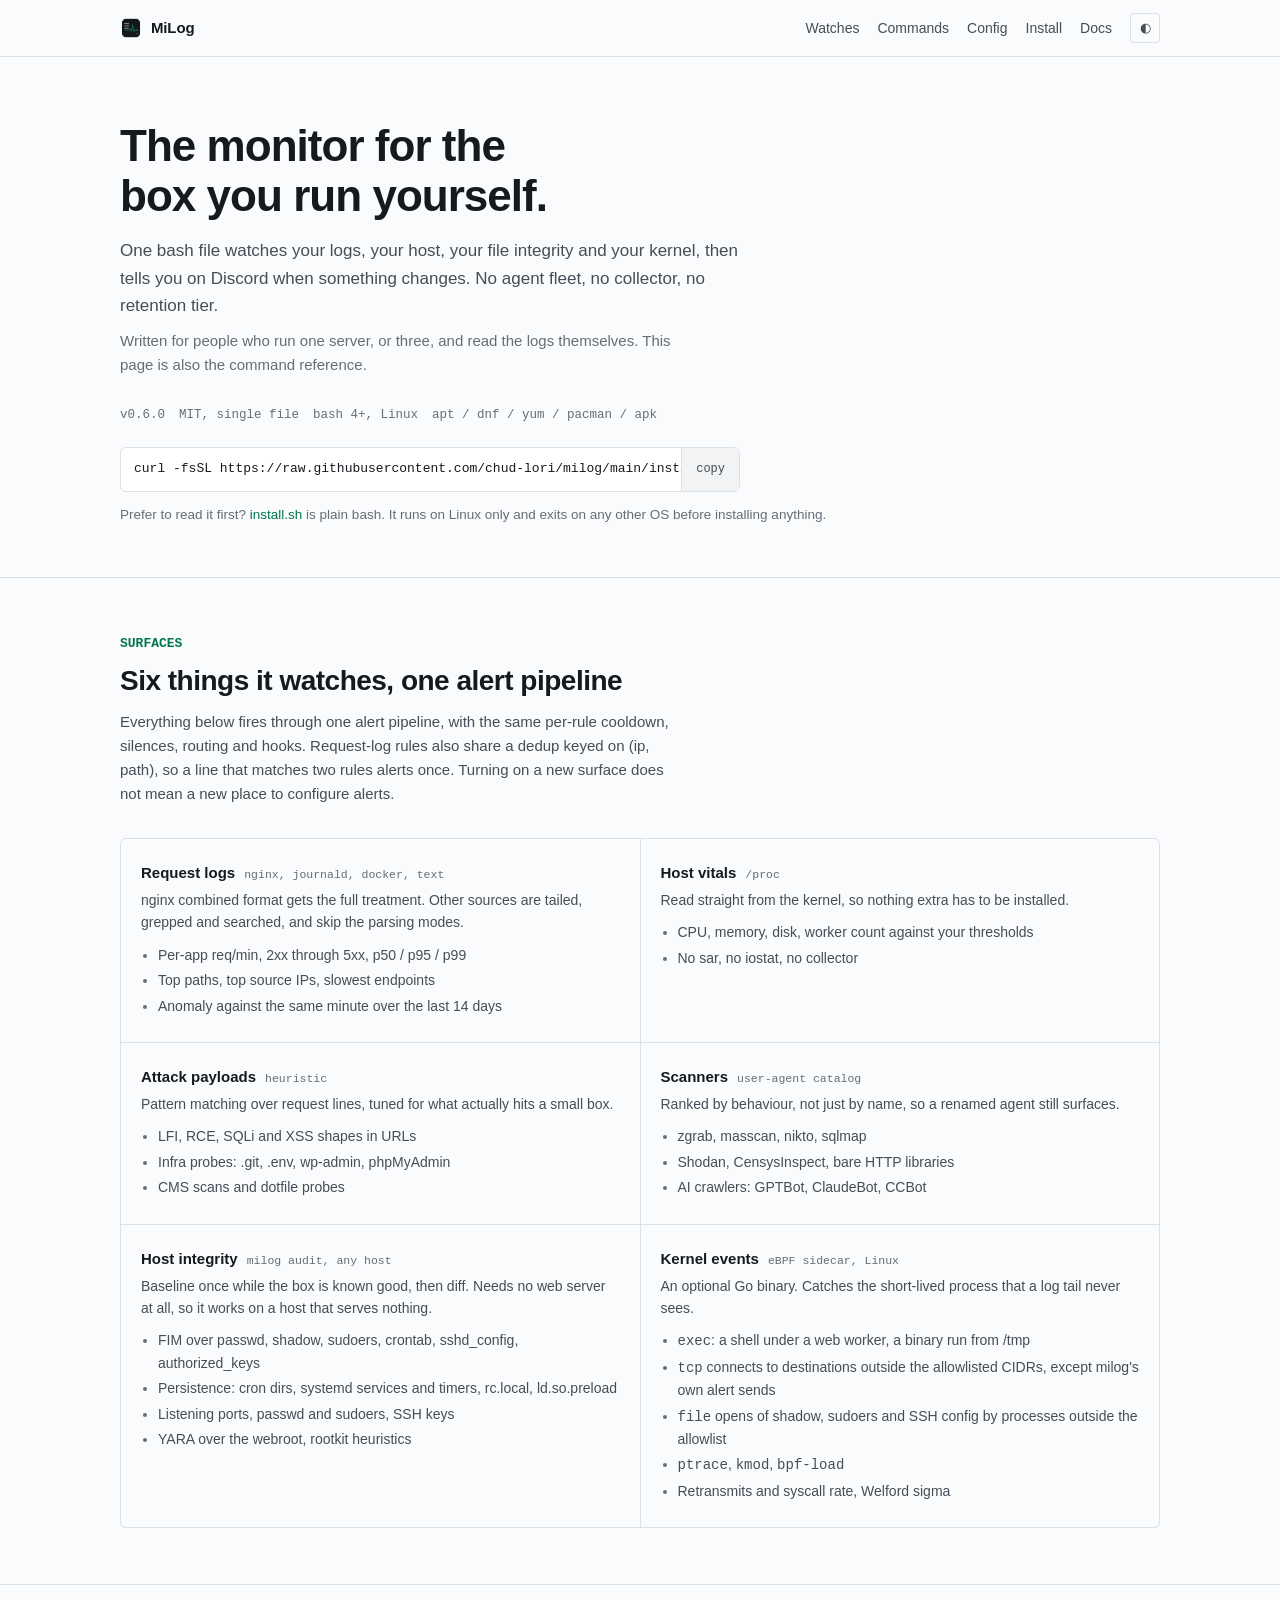
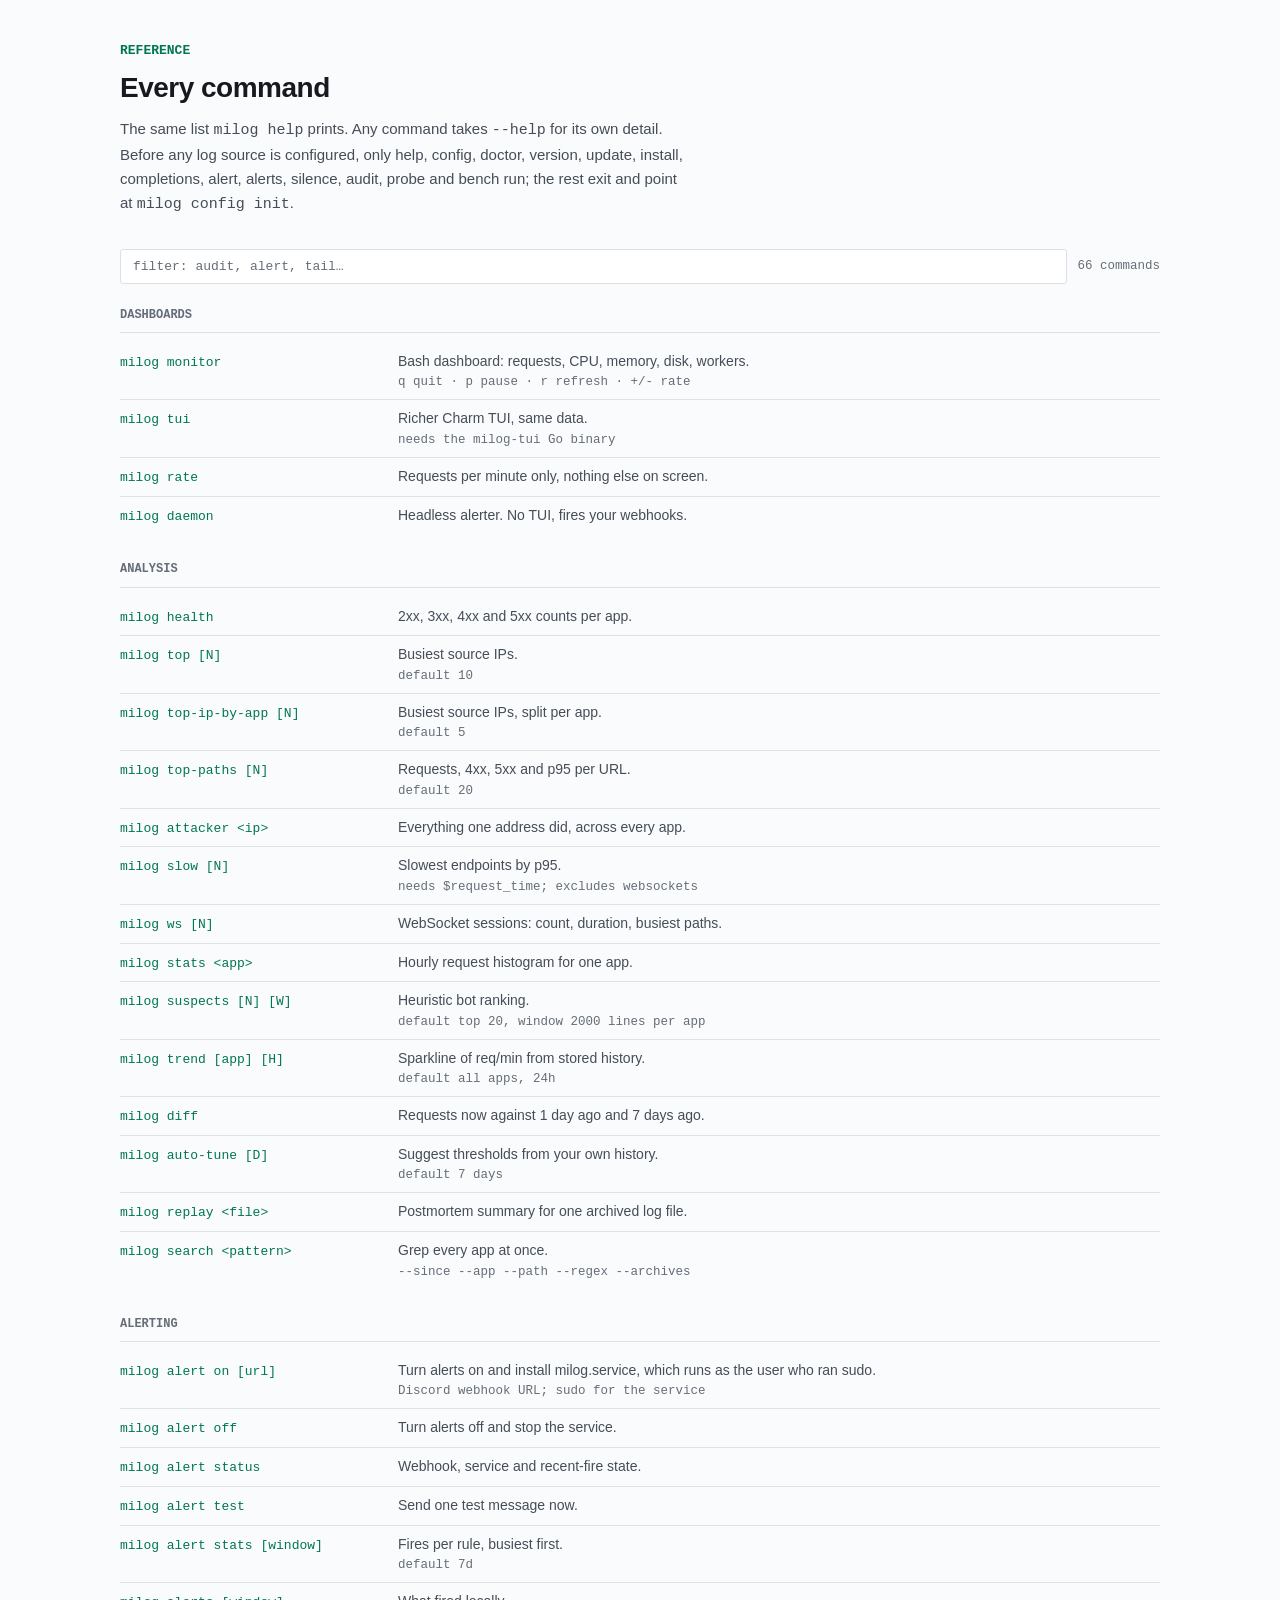
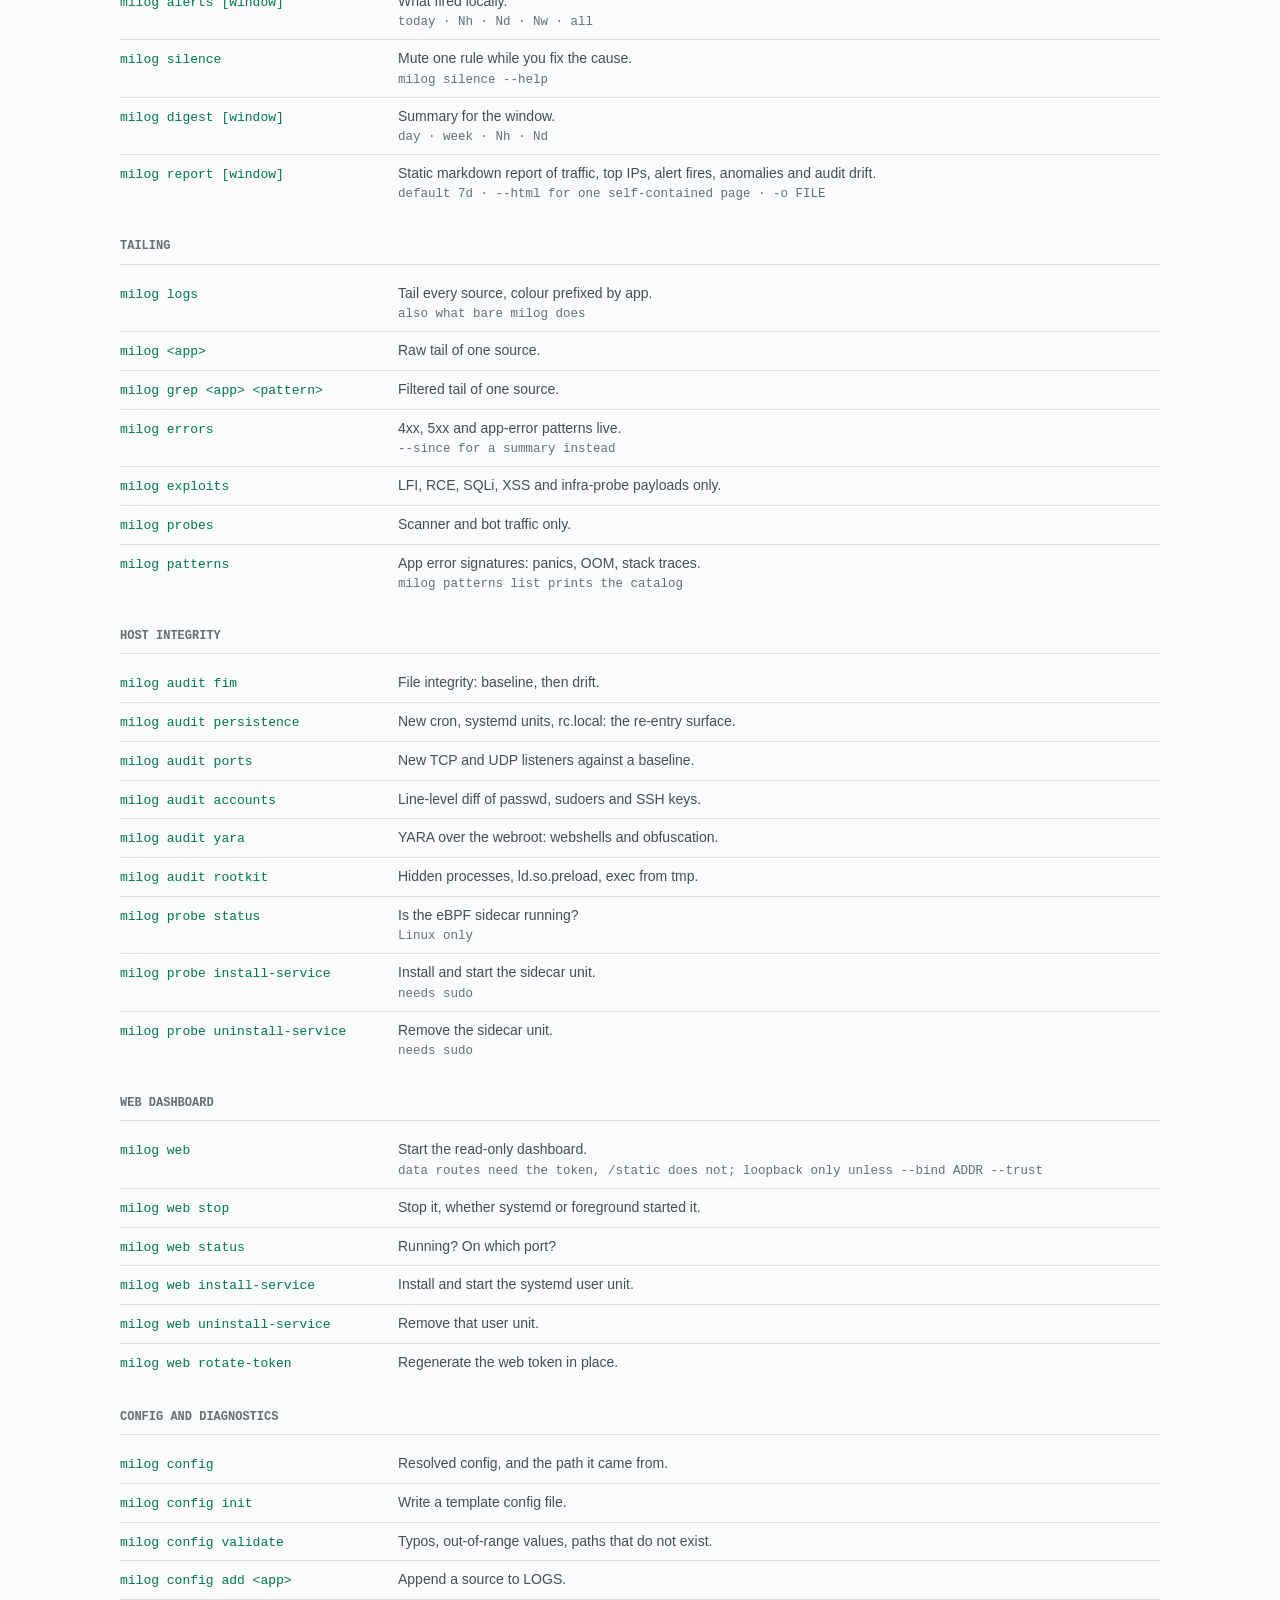
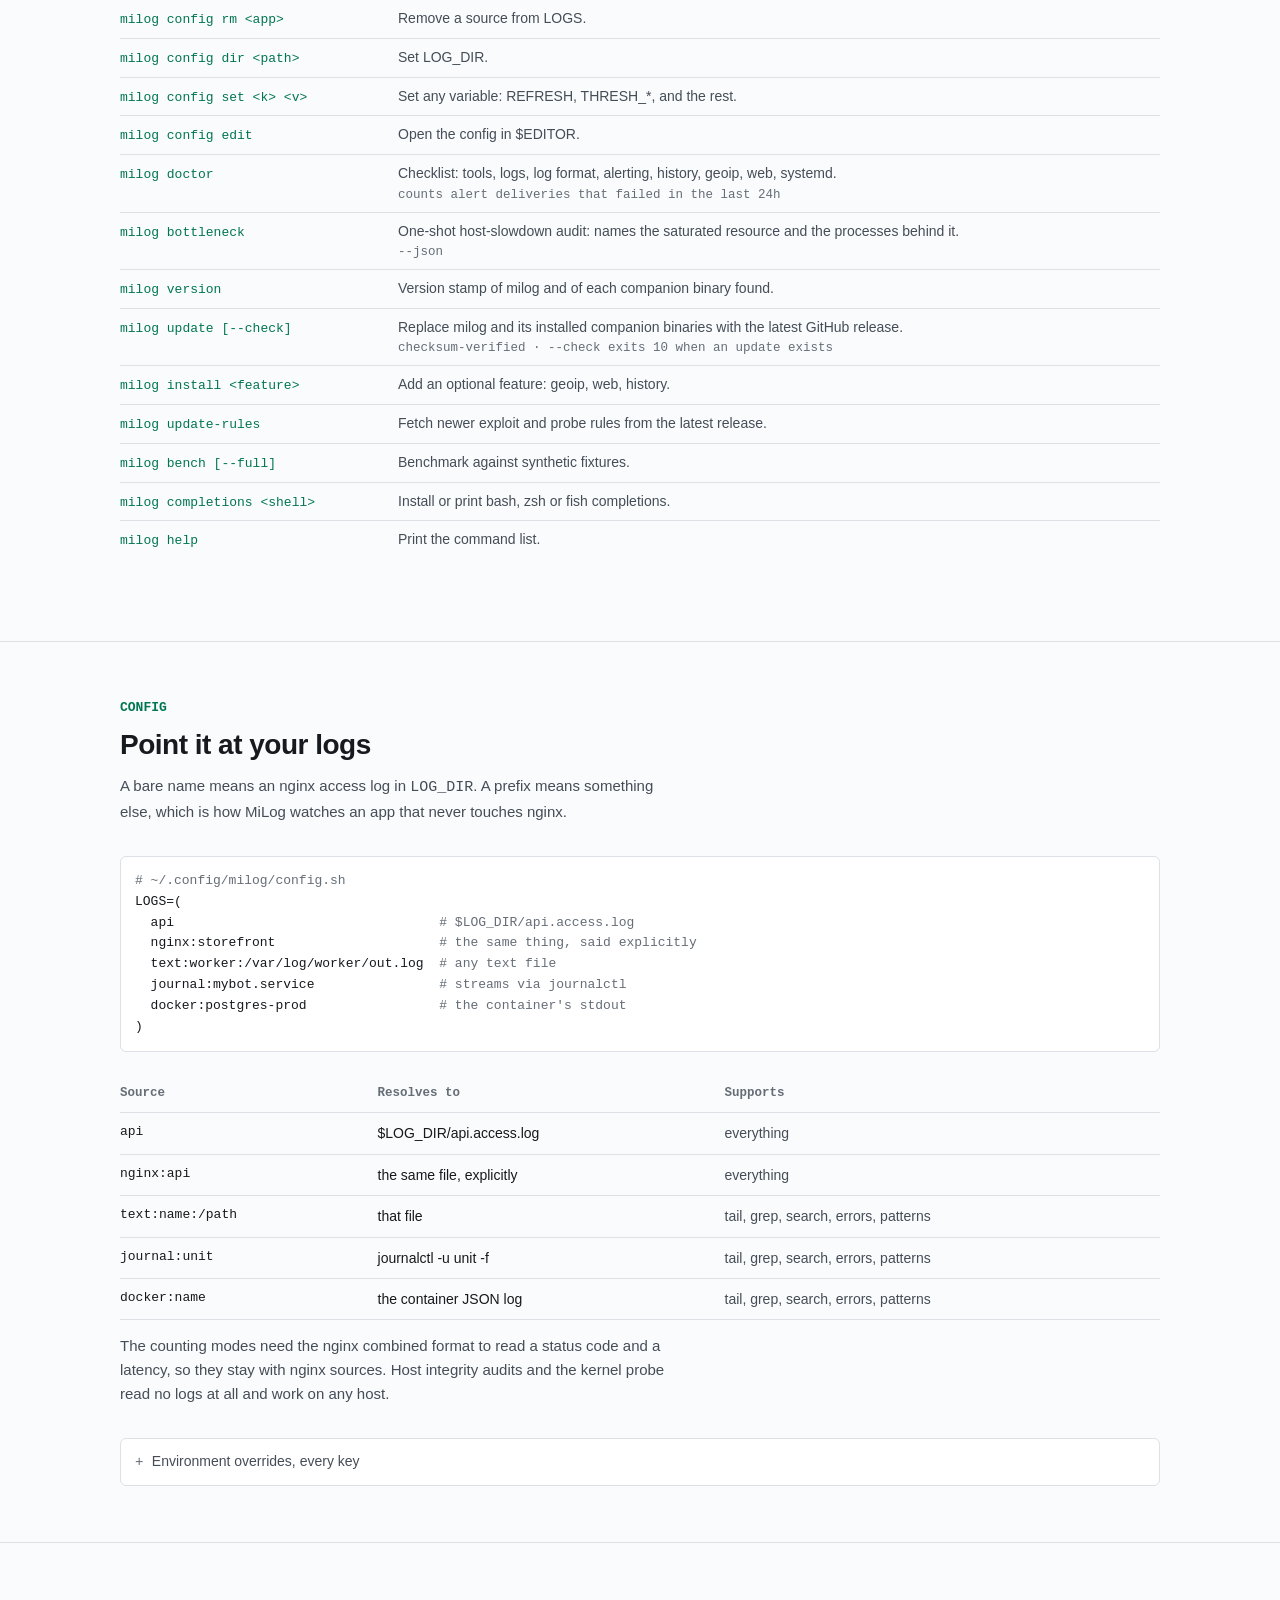
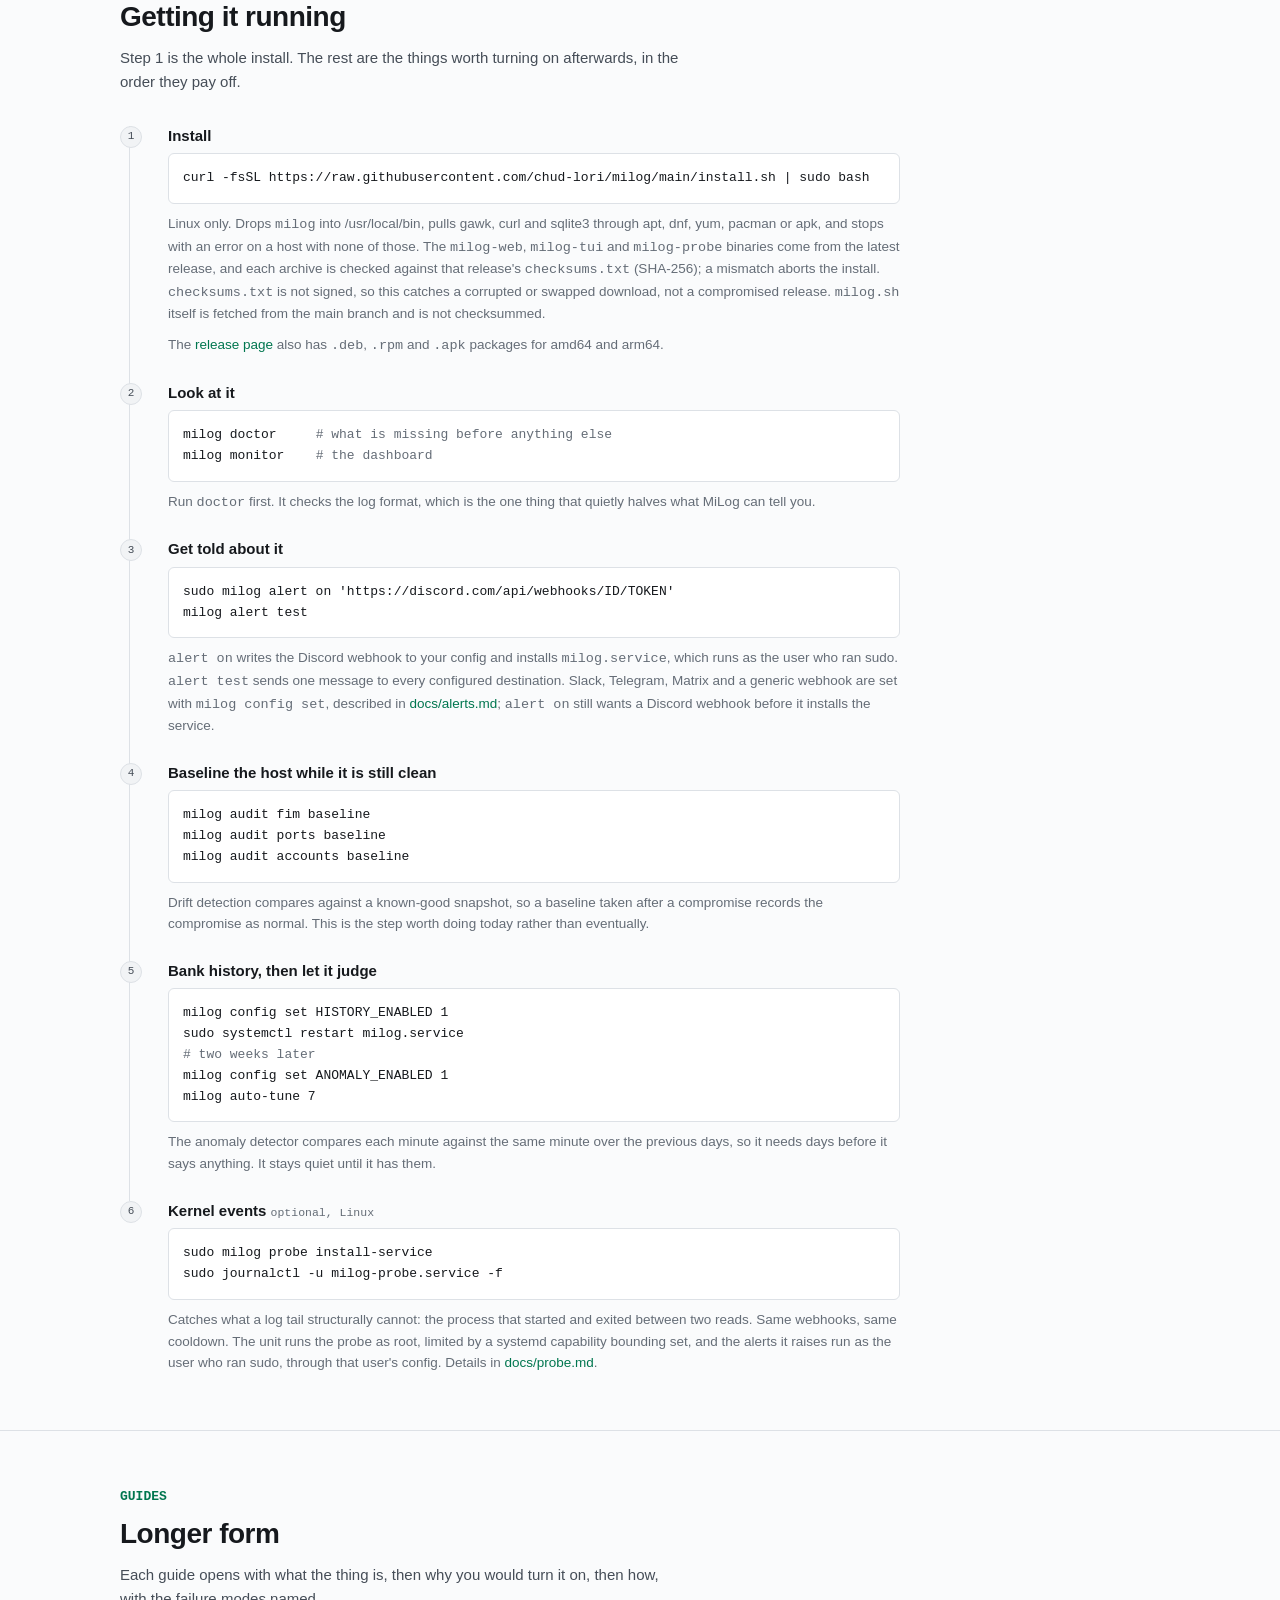
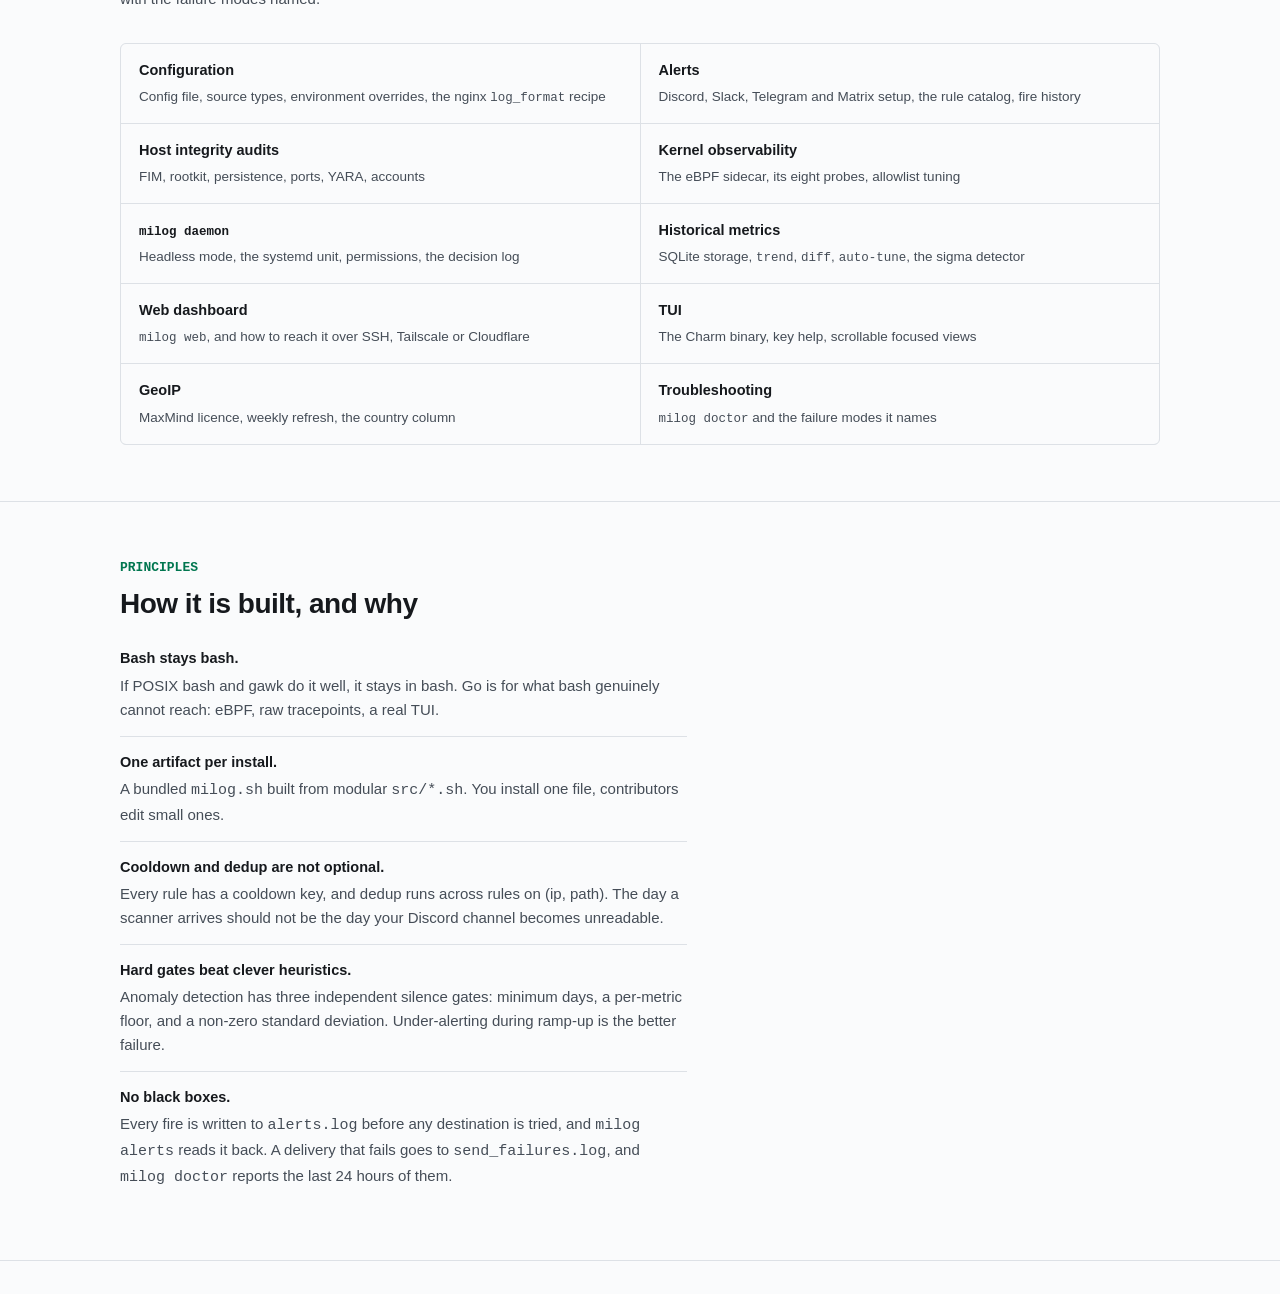
==== commit 9c0a35a0: "feat: add bottleneck mode for one-shot host-slowdown audit Names the saturated resource (CPU, disk I" ====
--- a/docs/index.html
+++ b/docs/index.html
@@ -626,6 +626,7 @@
           <div class="cmd"><dt>milog config set &lt;k&gt; &lt;v&gt;</dt><dd>Set any variable: REFRESH, THRESH_*, and the rest.</dd></div>
           <div class="cmd"><dt>milog config edit</dt><dd>Open the config in $EDITOR.</dd></div>
           <div class="cmd"><dt>milog doctor</dt><dd>Checklist: tools, logs, log format, alerting, history, geoip, web, systemd. <span class="hint">counts alert deliveries that failed in the last 24h</span></dd></div>
+          <div class="cmd"><dt>milog bottleneck</dt><dd>One-shot host-slowdown audit: names the saturated resource and the processes behind it. <span class="hint">--json</span></dd></div>
           <div class="cmd"><dt>milog version</dt><dd>Version stamp of milog and of each companion binary found.</dd></div>
           <div class="cmd"><dt>milog update [--check]</dt><dd>Replace milog and its installed companion binaries with the latest GitHub release. <span class="hint">checksum-verified · --check exits 10 when an update exists</span></dd></div>
           <div class="cmd"><dt>milog install &lt;feature&gt;</dt><dd>Add an optional feature: geoip, web, history.</dd></div>
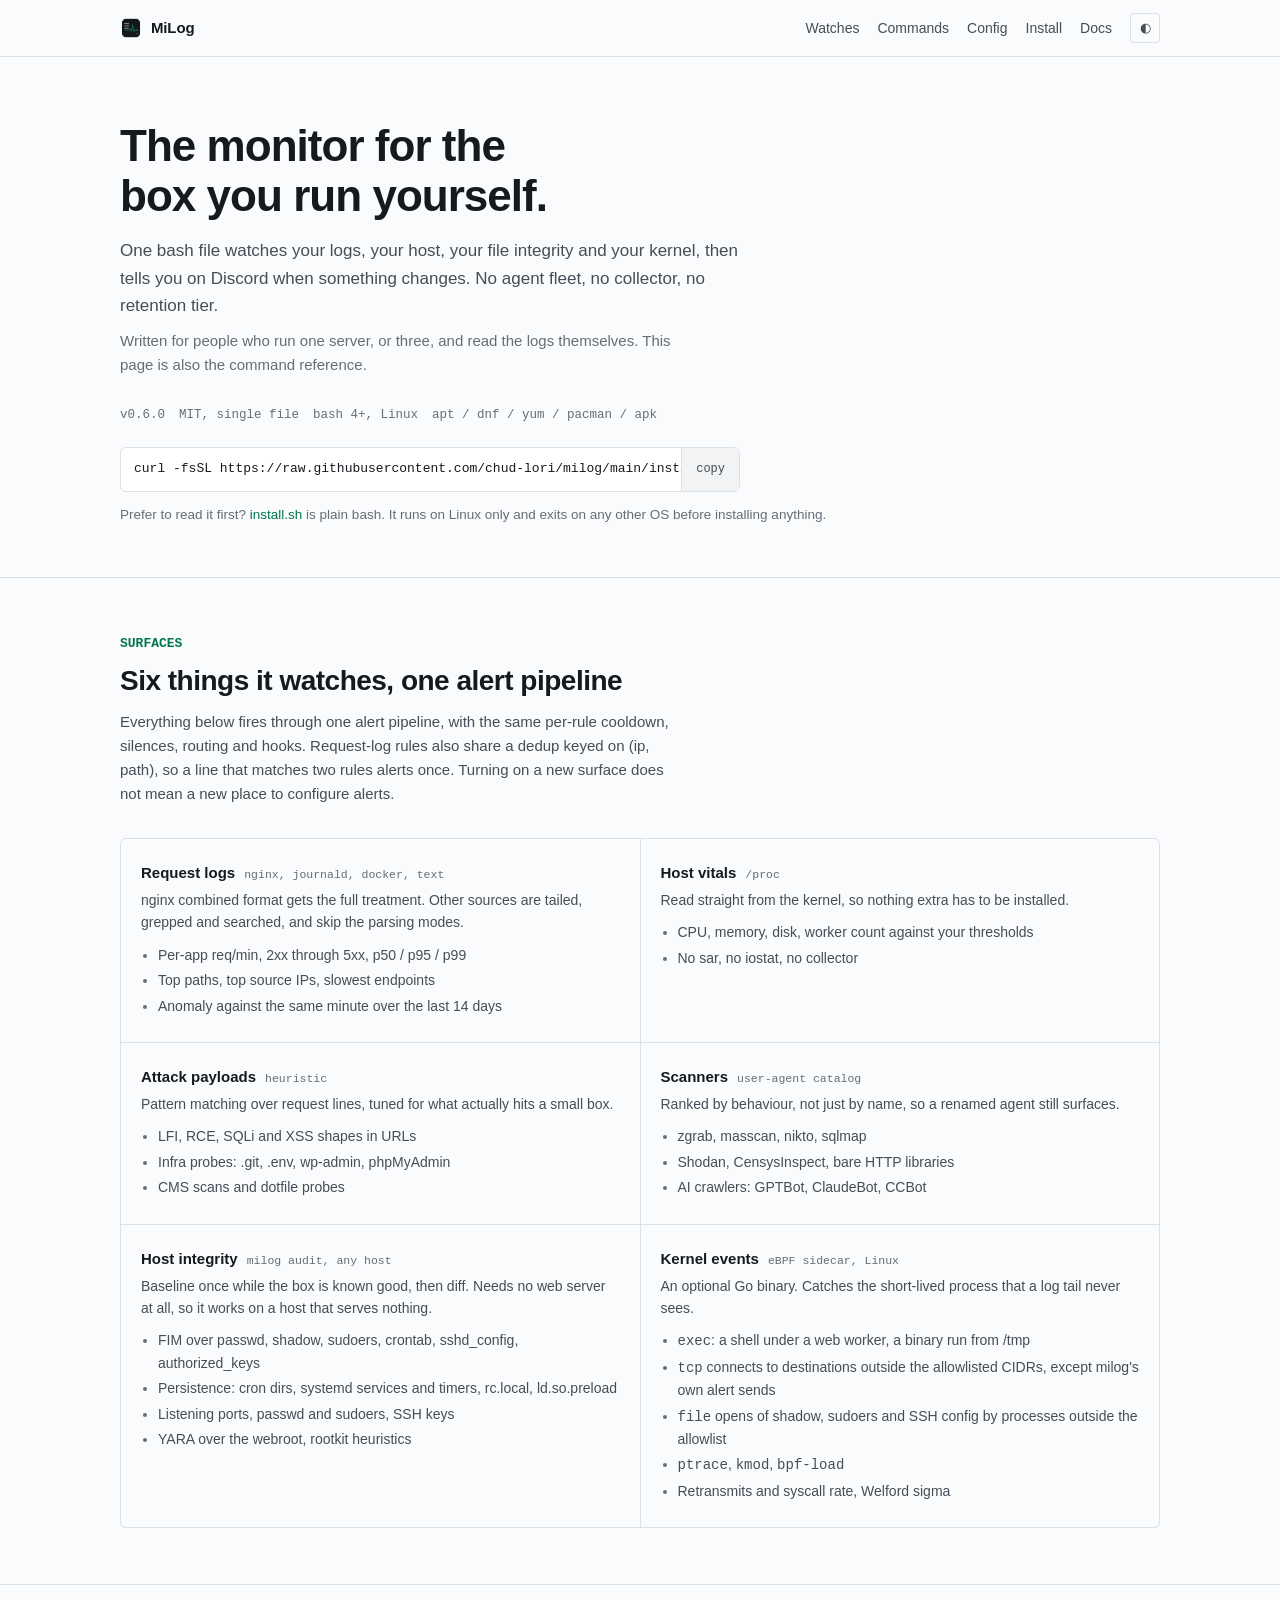
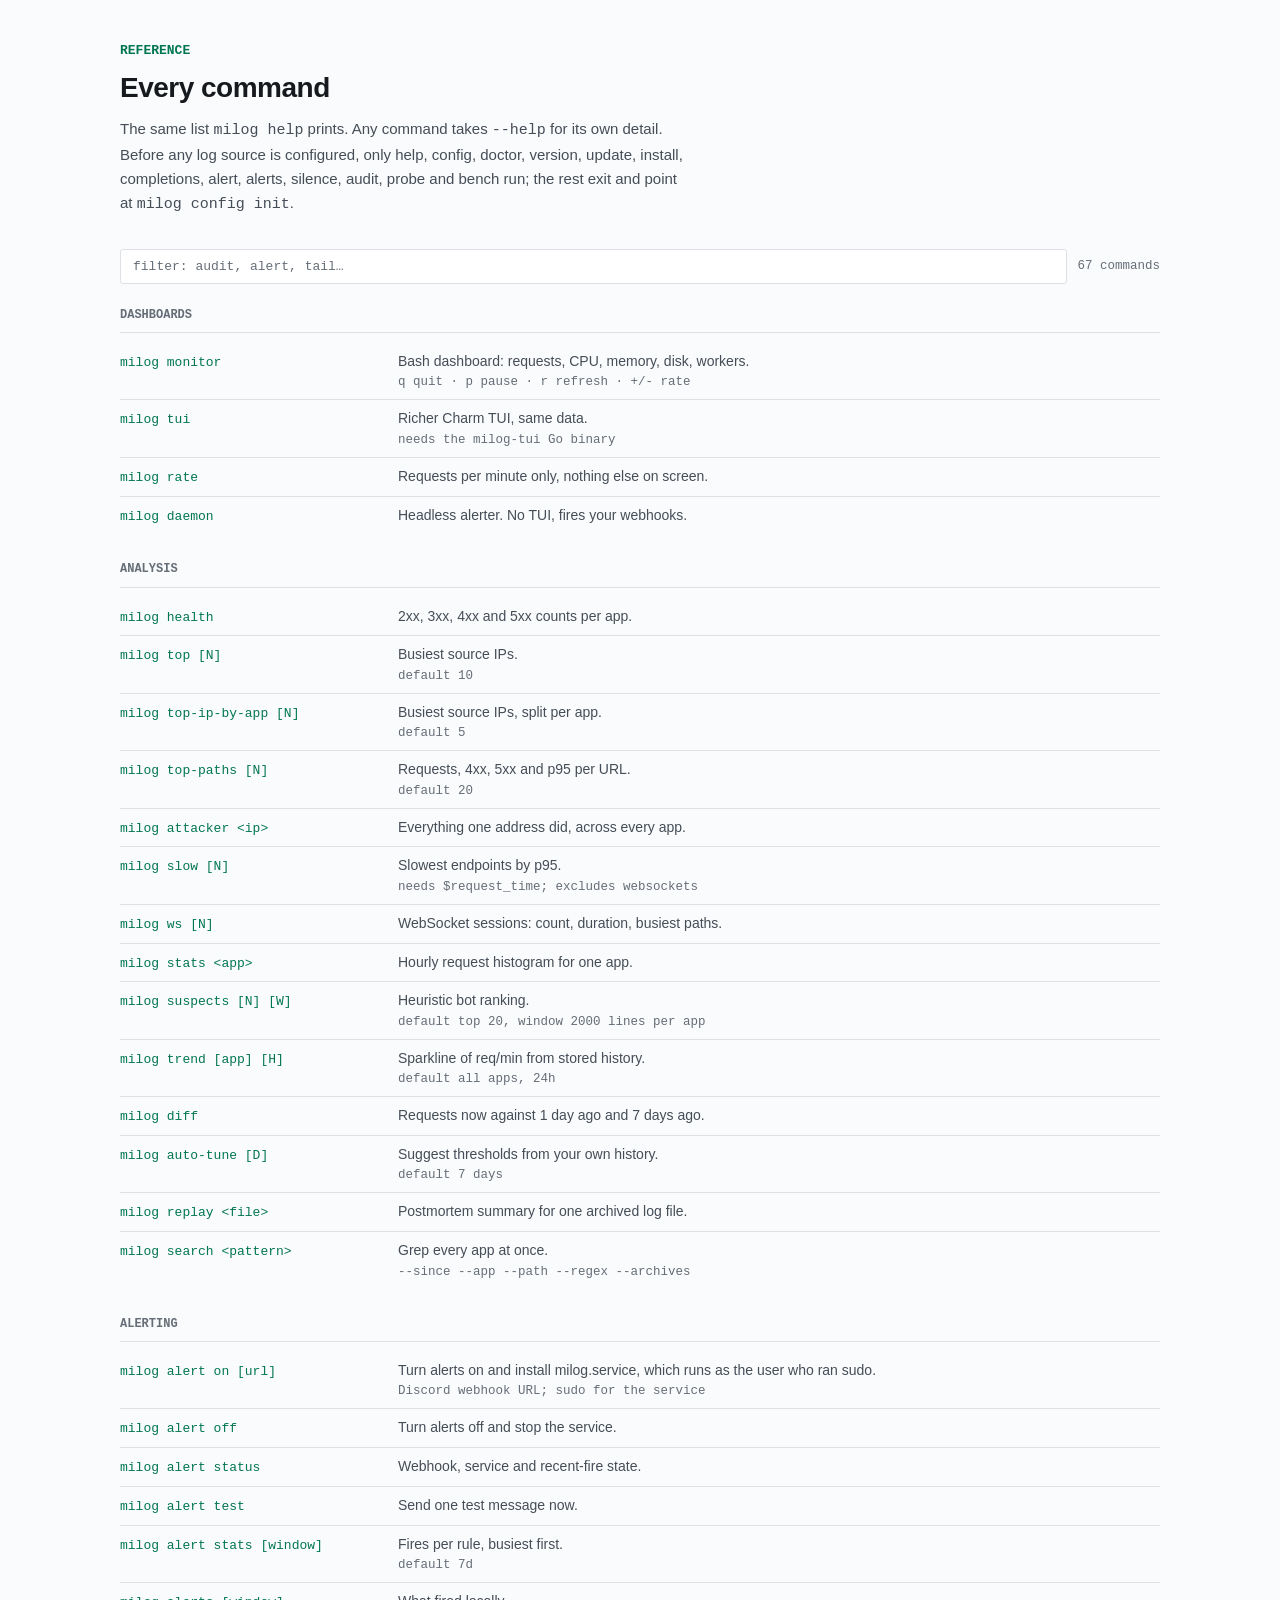
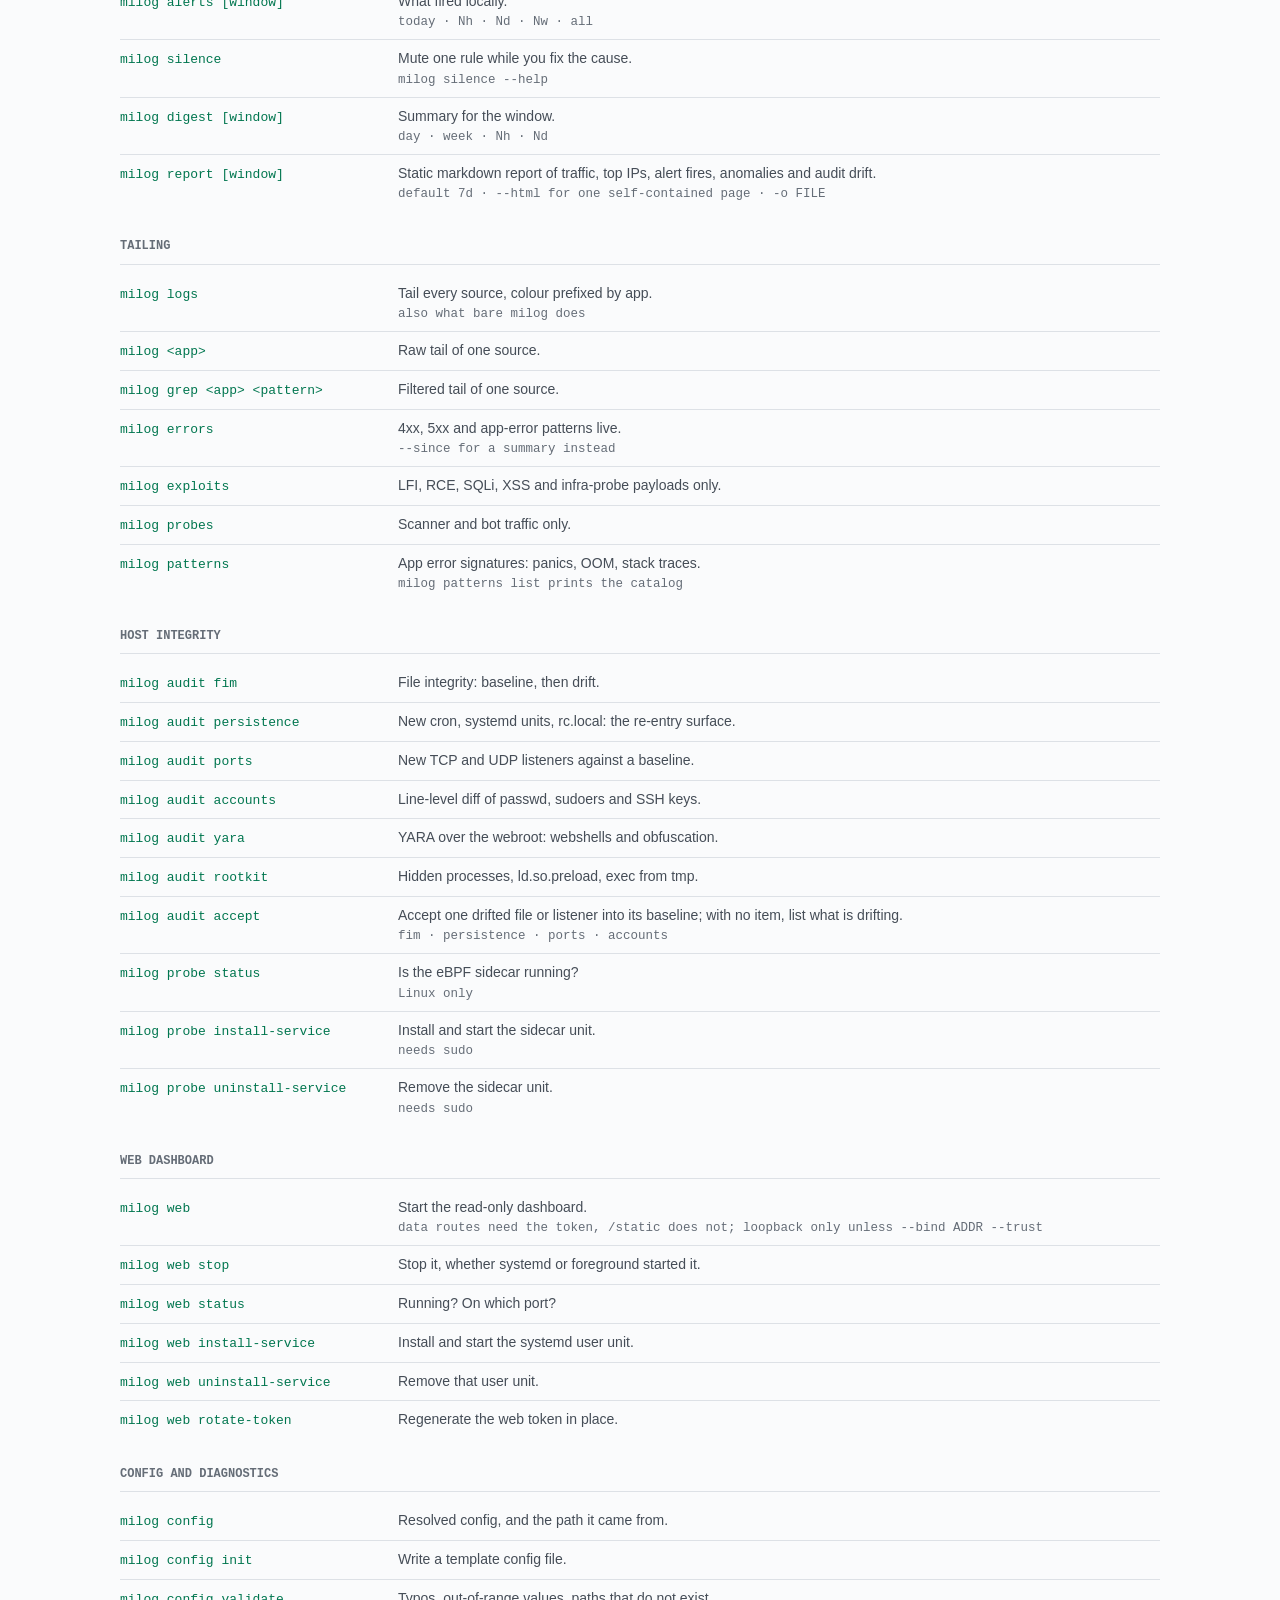
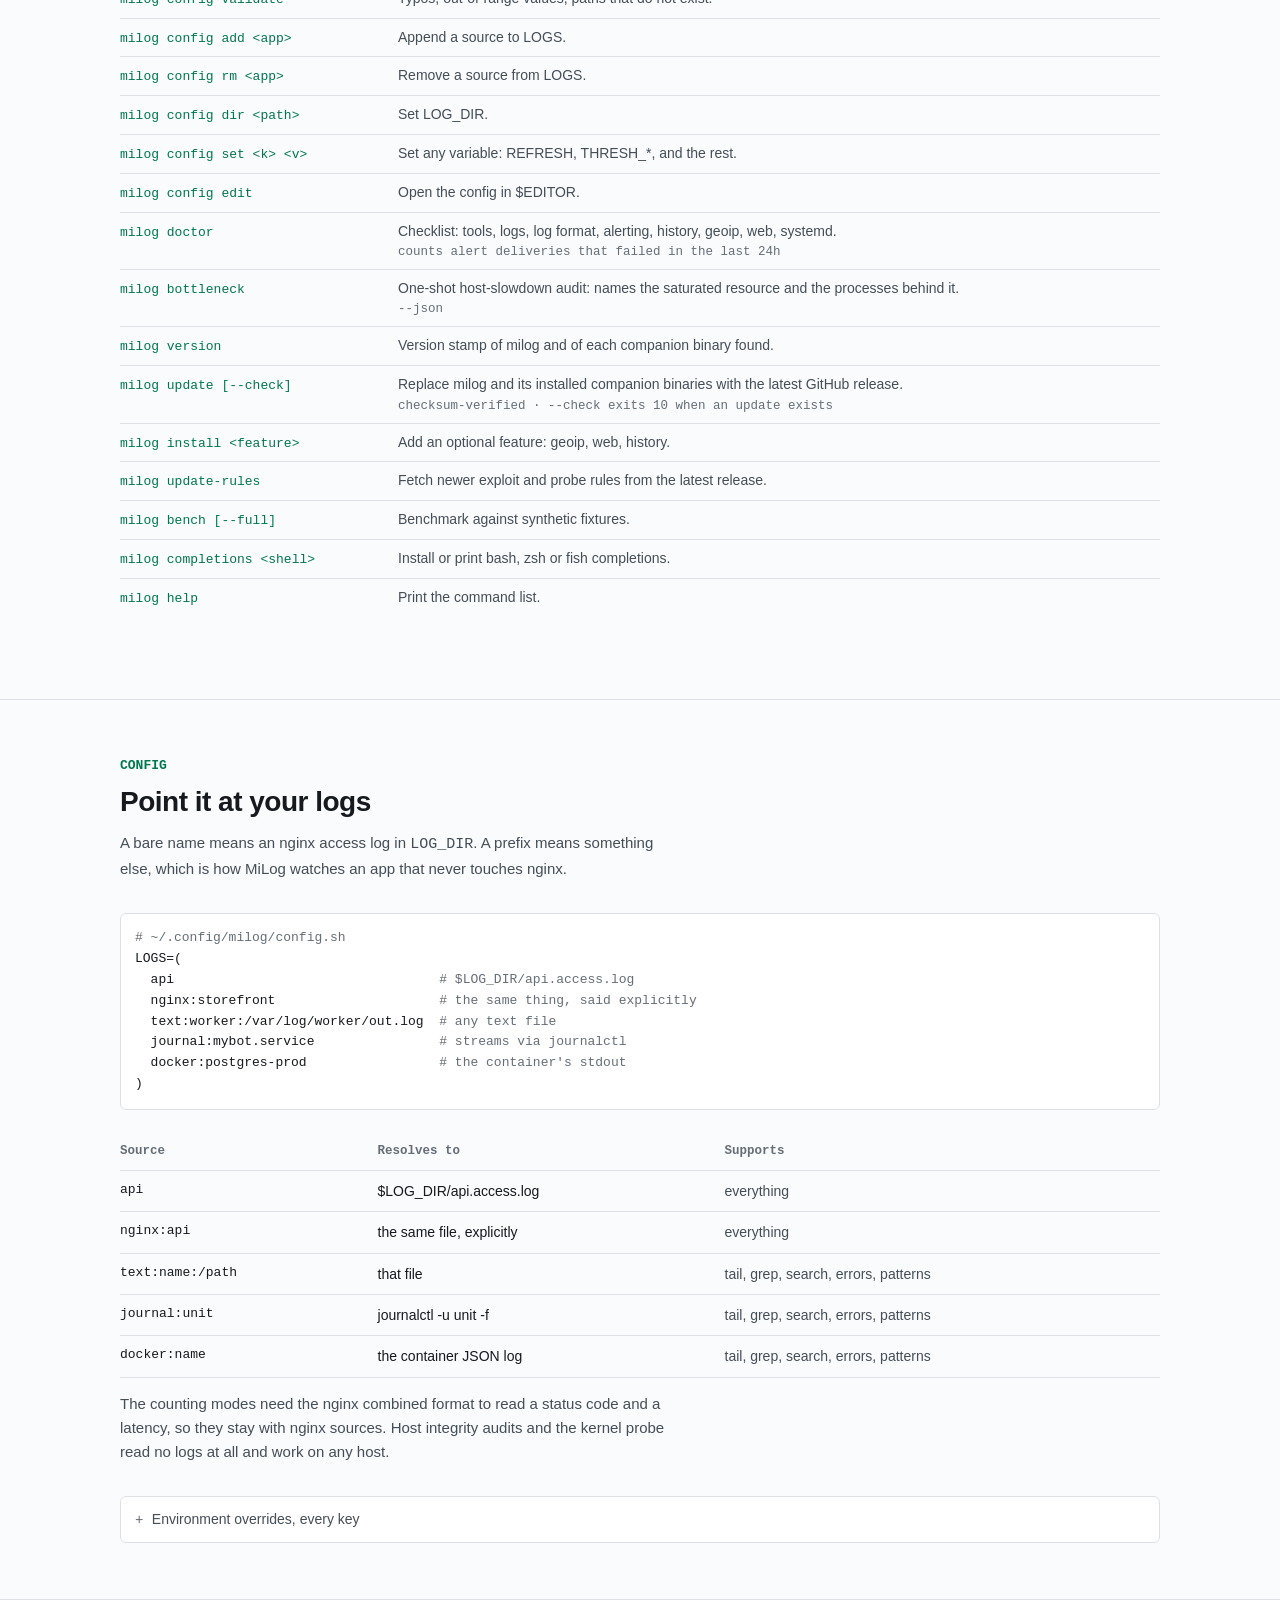
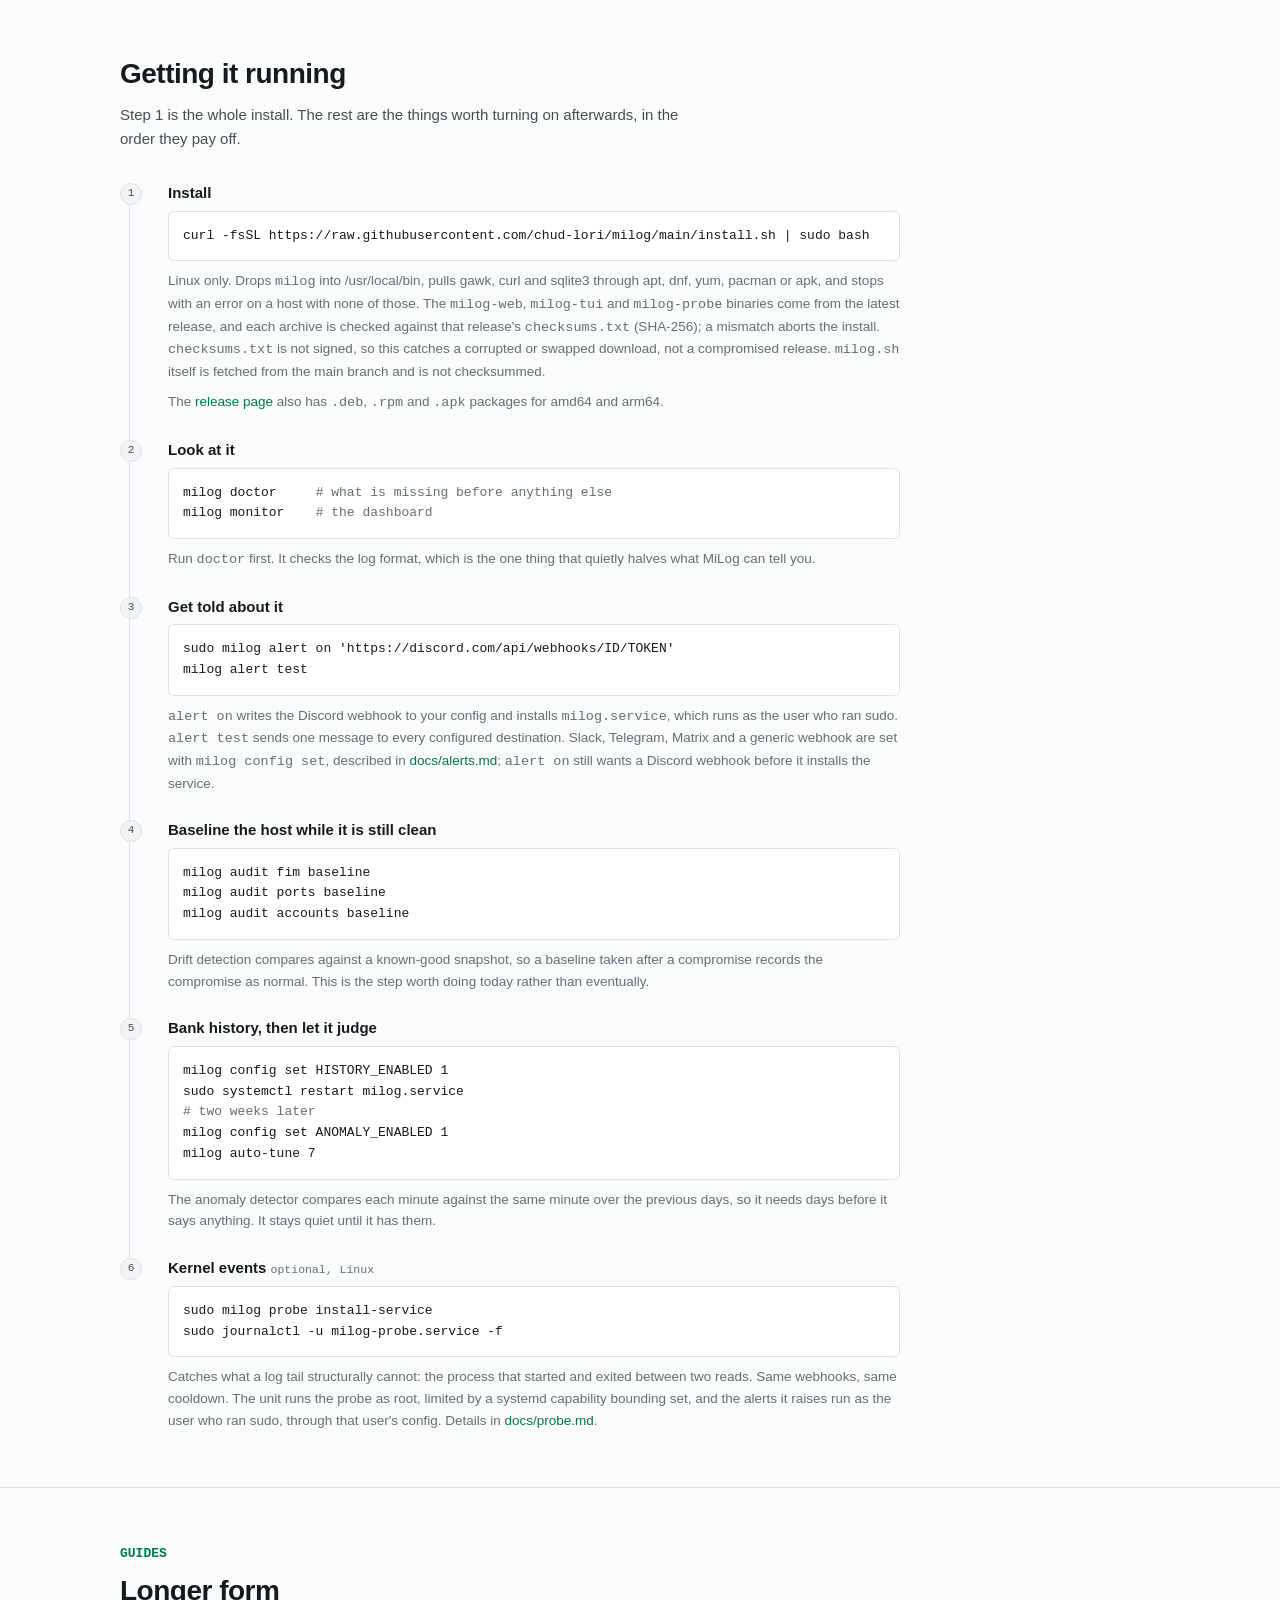
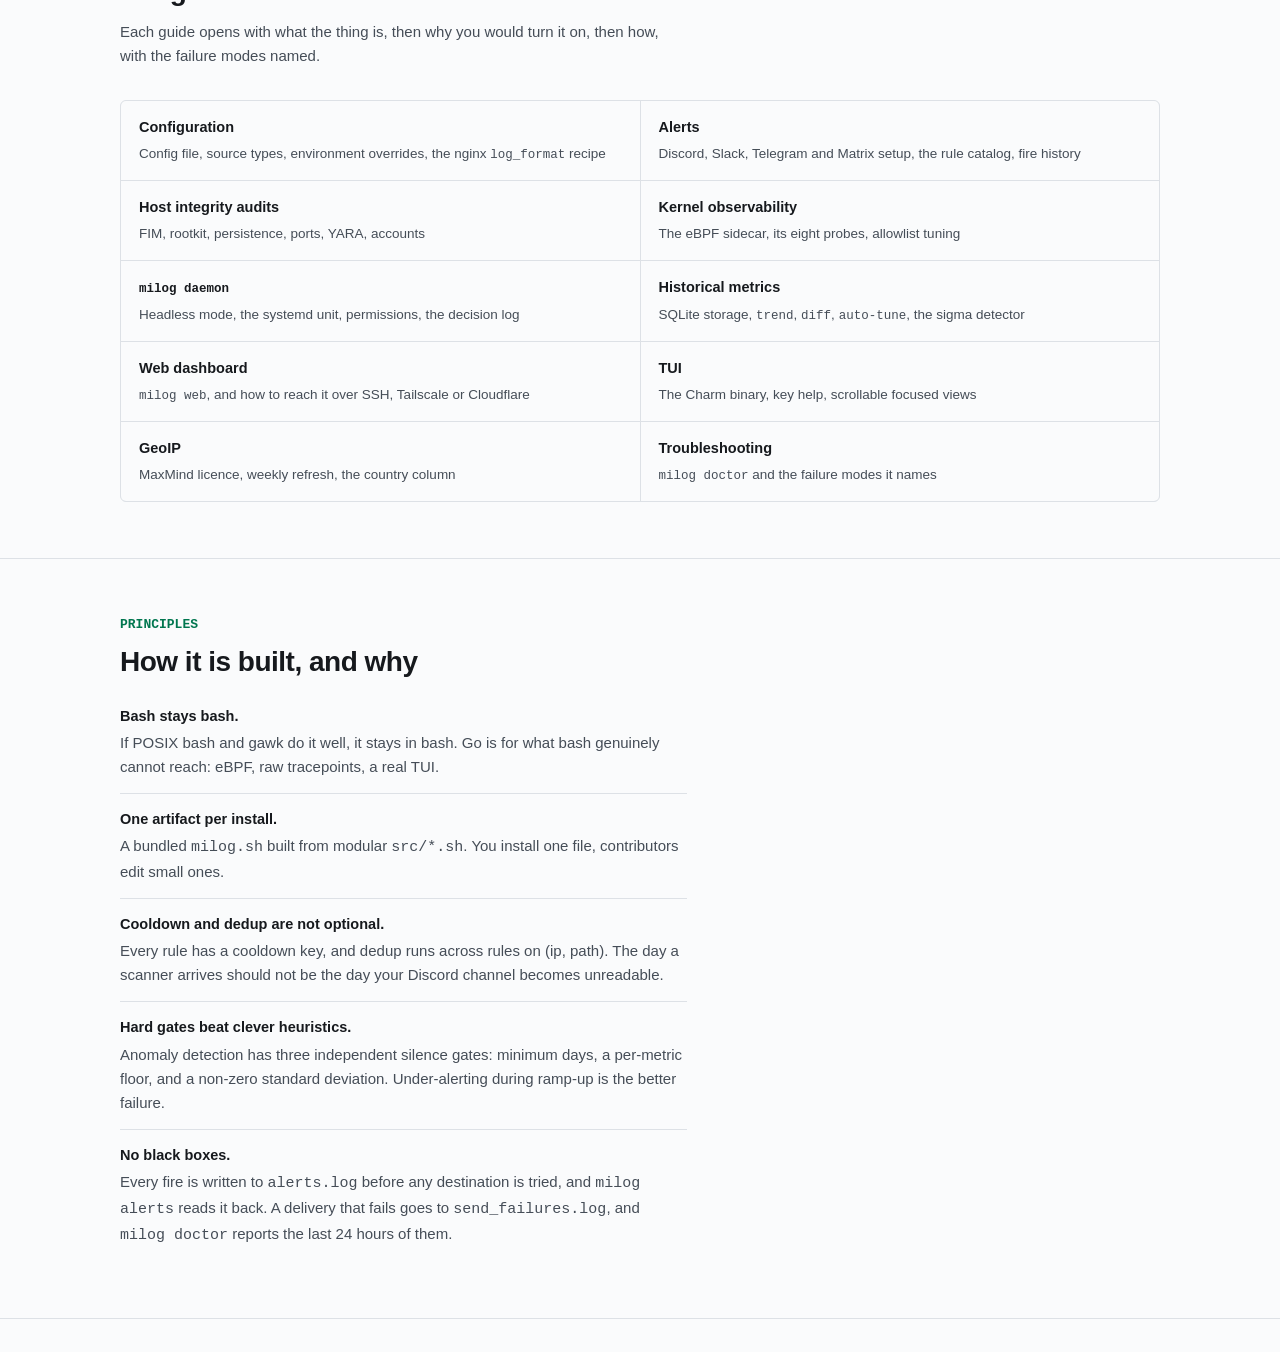
==== commit c3dc05ec: "Add milog audit accept and say what changed in FIM, persistence and listener alerts" ====
--- a/docs/index.html
+++ b/docs/index.html
@@ -596,6 +596,7 @@
           <div class="cmd"><dt>milog audit accounts</dt><dd>Line-level diff of passwd, sudoers and SSH keys.</dd></div>
           <div class="cmd"><dt>milog audit yara</dt><dd>YARA over the webroot: webshells and obfuscation.</dd></div>
           <div class="cmd"><dt>milog audit rootkit</dt><dd>Hidden processes, ld.so.preload, exec from tmp.</dd></div>
+          <div class="cmd"><dt>milog audit accept</dt><dd>Accept one drifted file or listener into its baseline; with no item, list what is drifting. <span class="hint">fim · persistence · ports · accounts</span></dd></div>
           <div class="cmd"><dt>milog probe status</dt><dd>Is the eBPF sidecar running? <span class="hint">Linux only</span></dd></div>
           <div class="cmd"><dt>milog probe install-service</dt><dd>Install and start the sidecar unit. <span class="hint">needs sudo</span></dd></div>
           <div class="cmd"><dt>milog probe uninstall-service</dt><dd>Remove the sidecar unit. <span class="hint">needs sudo</span></dd></div>
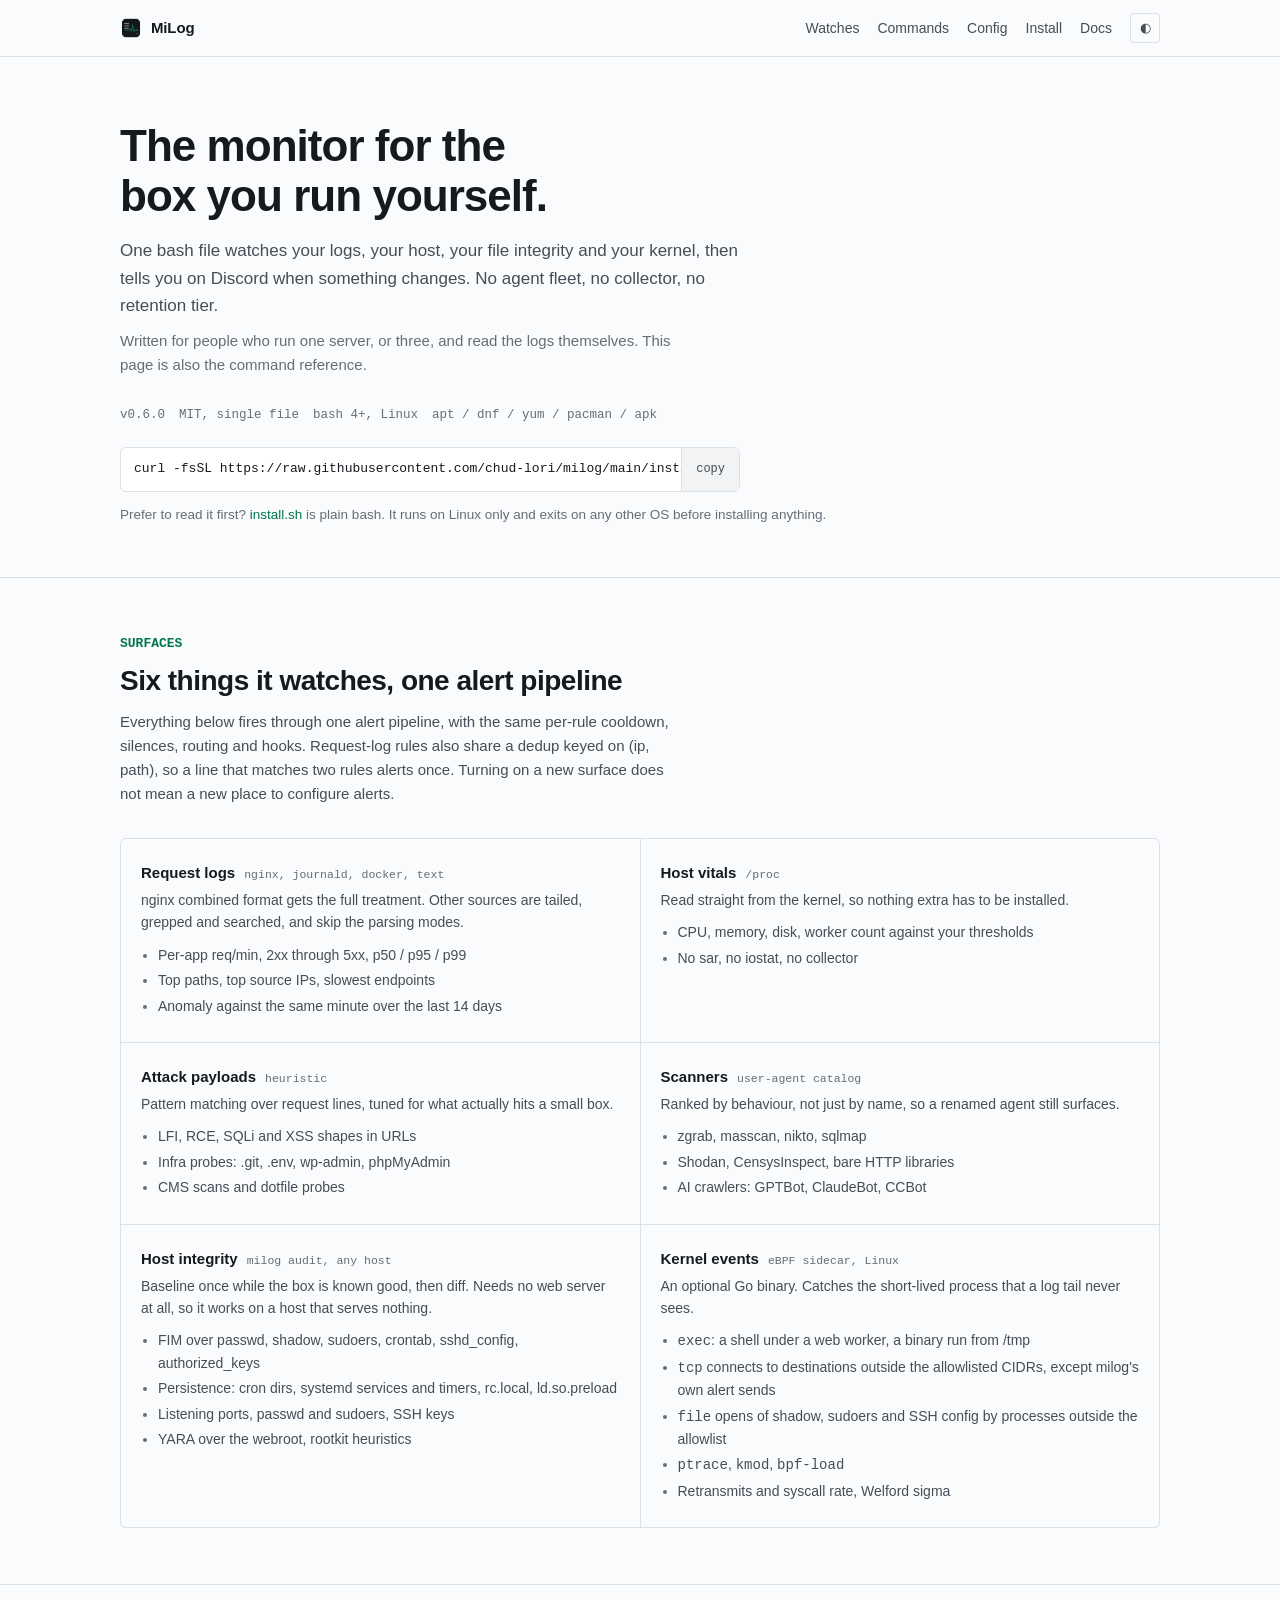
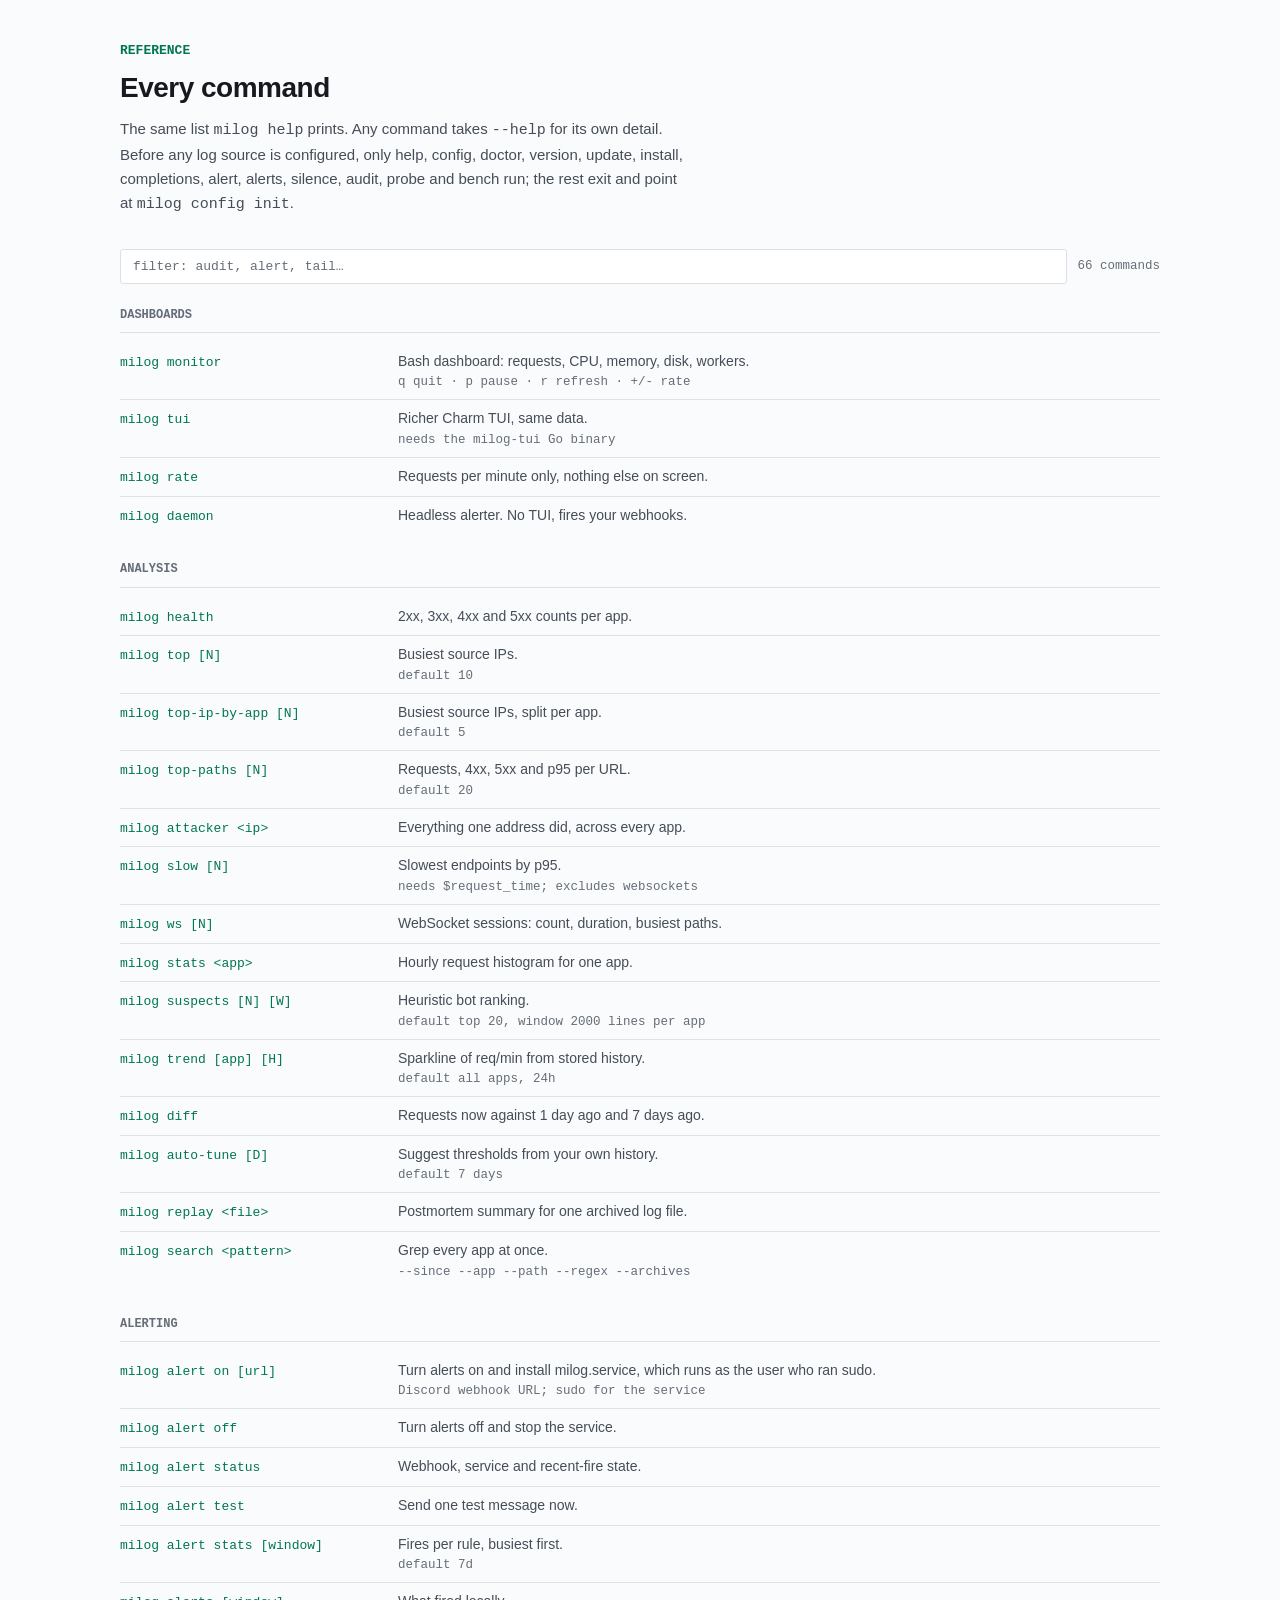
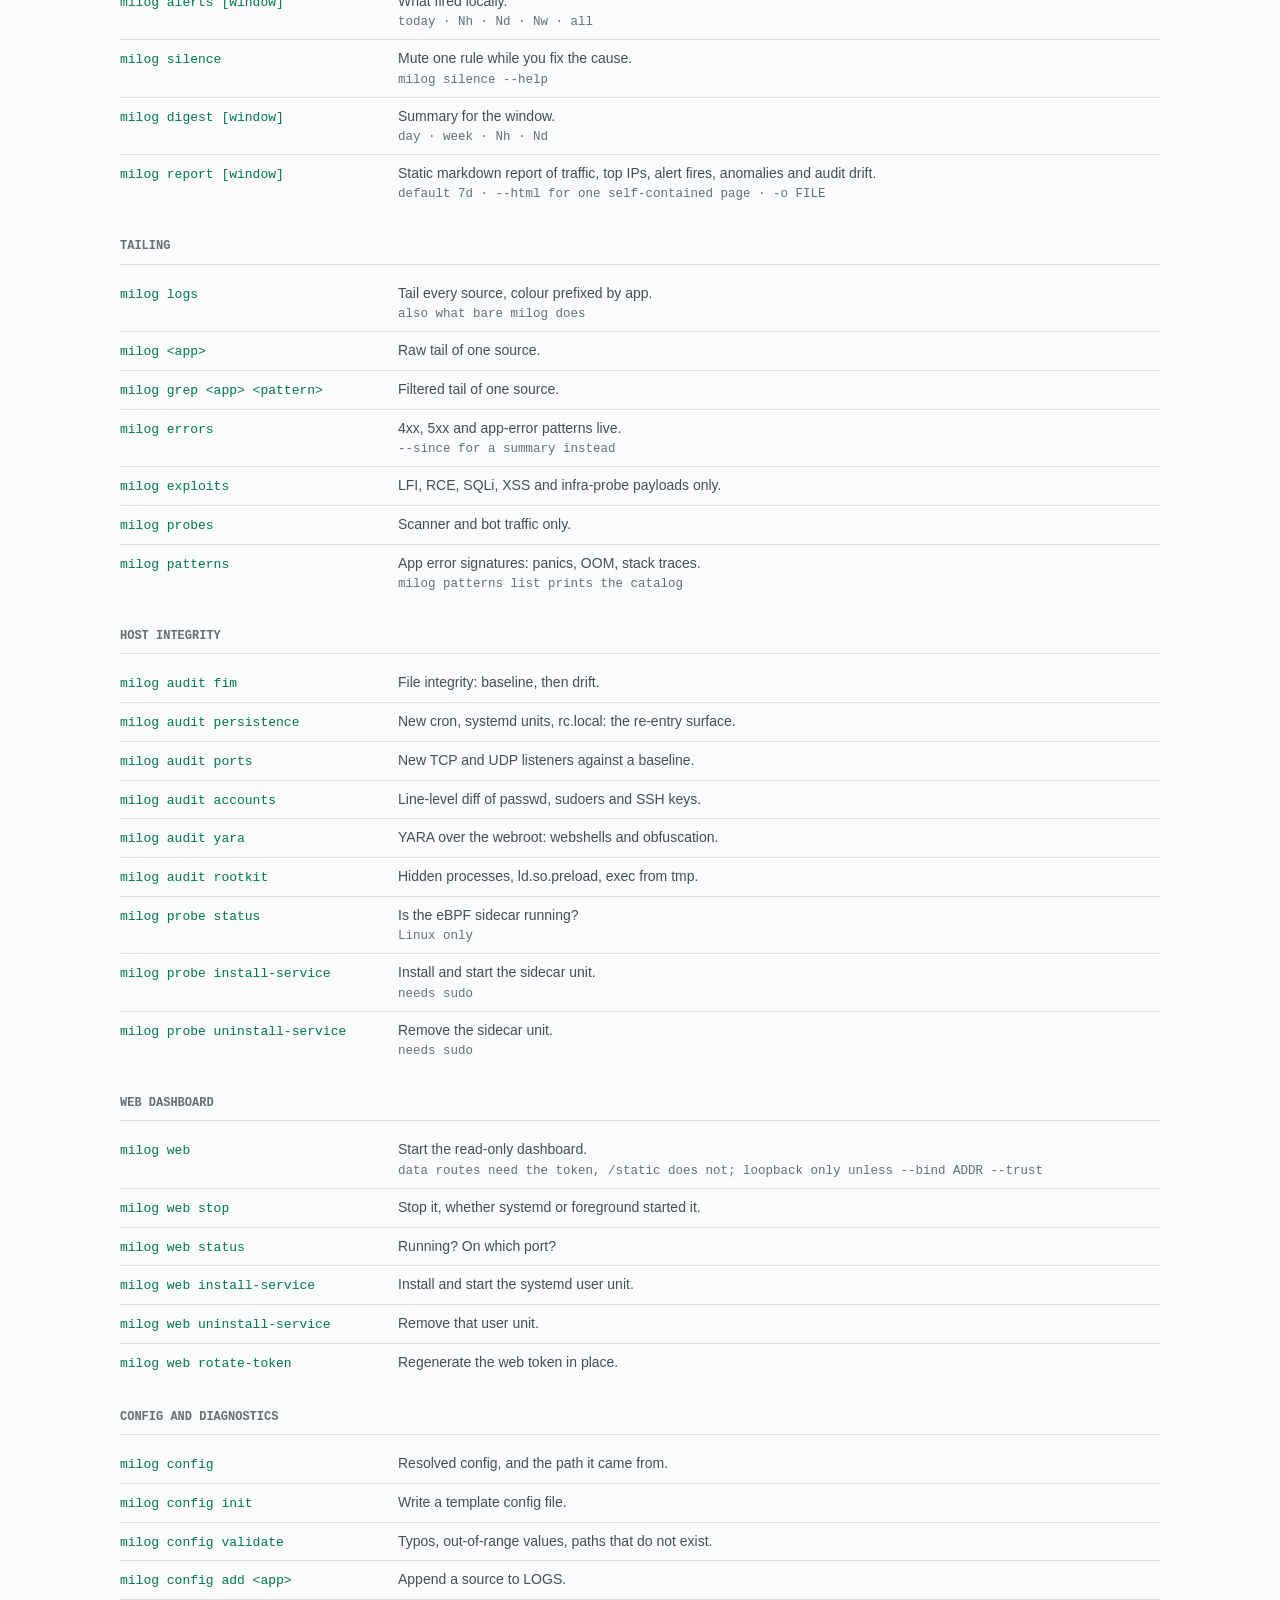
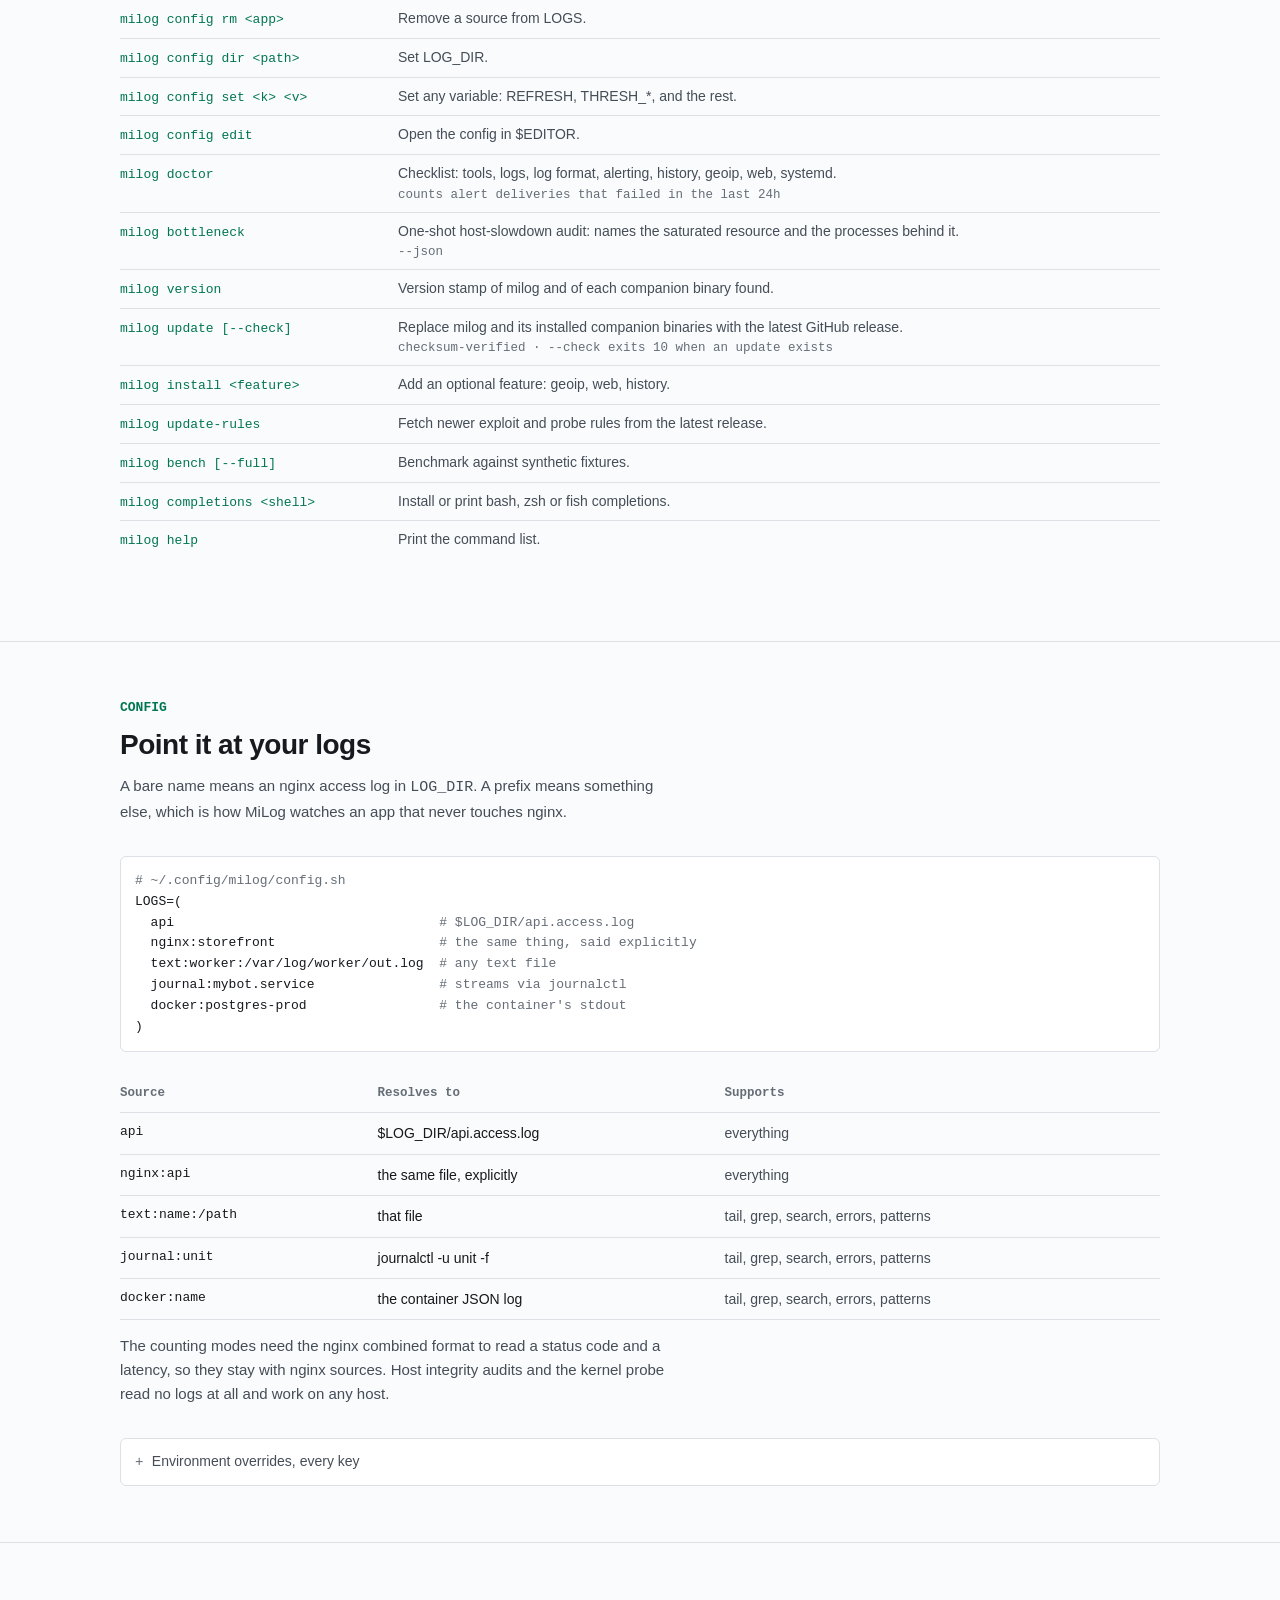
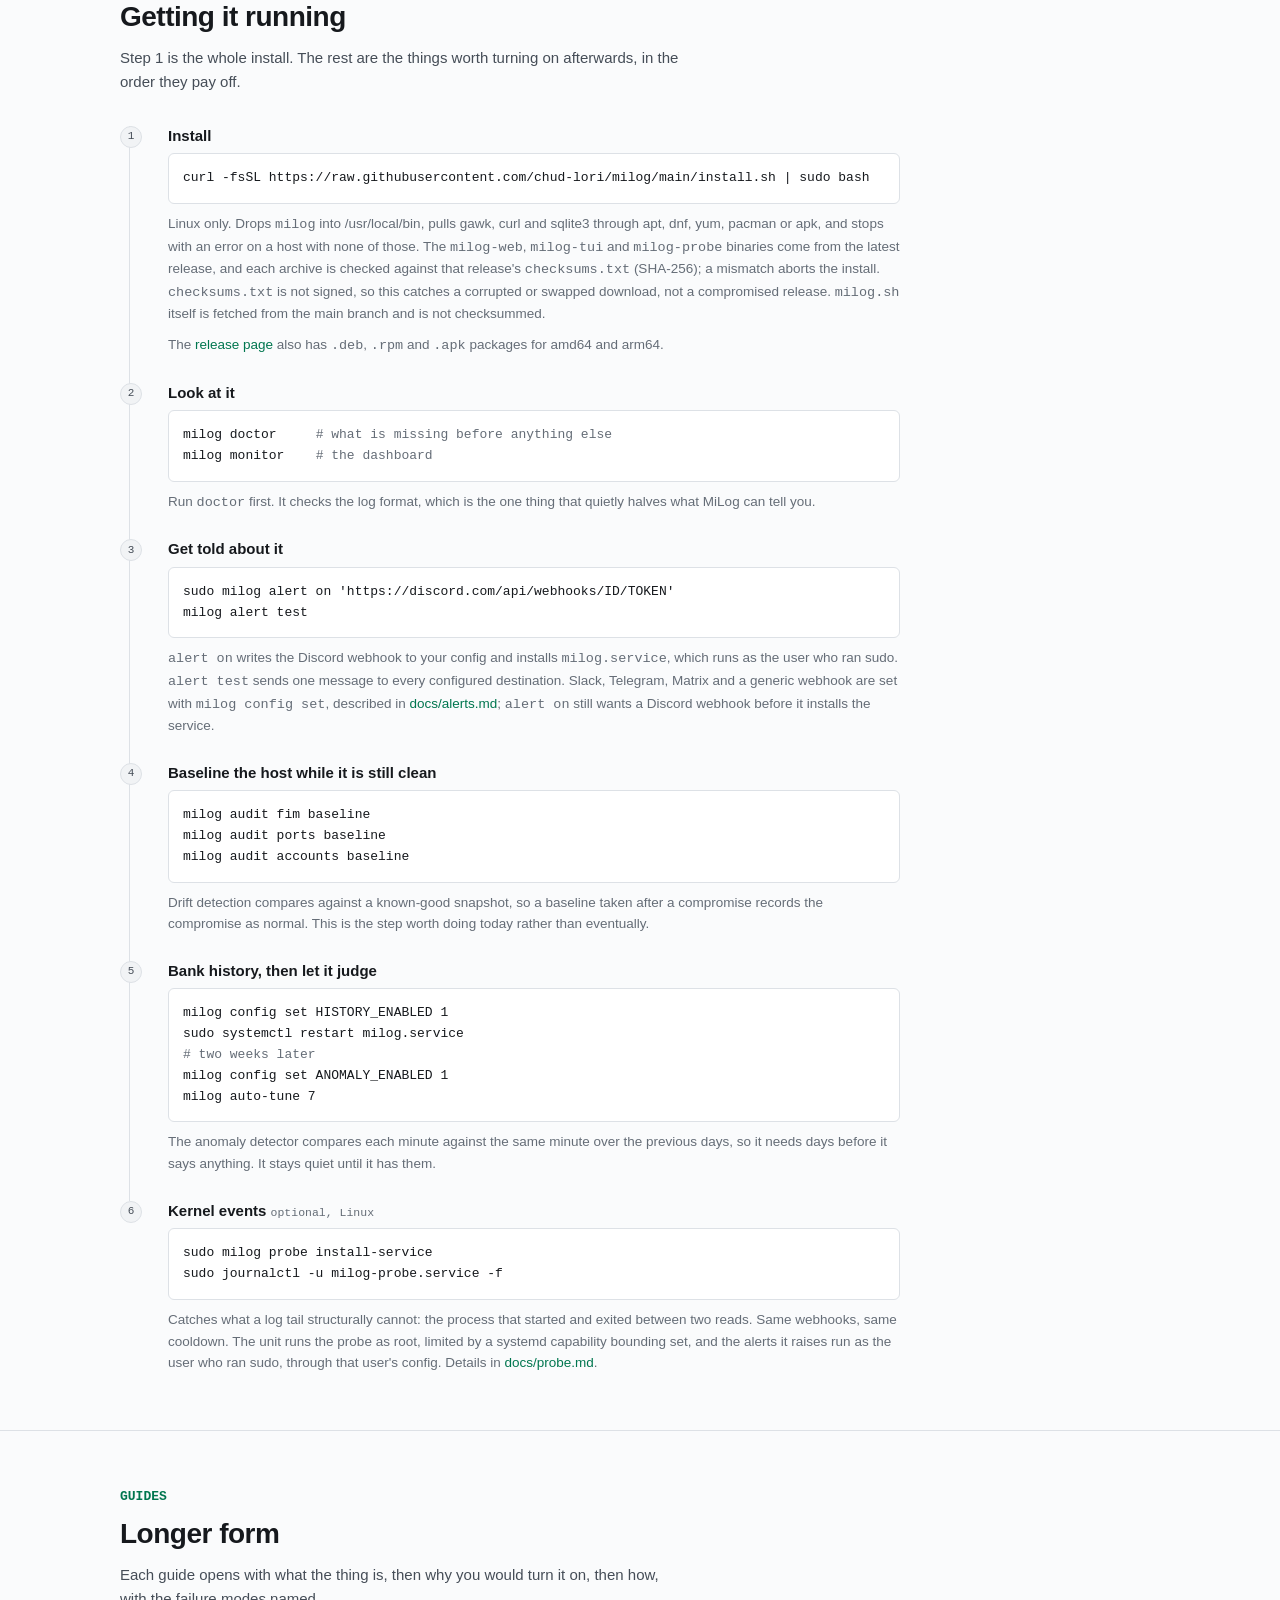
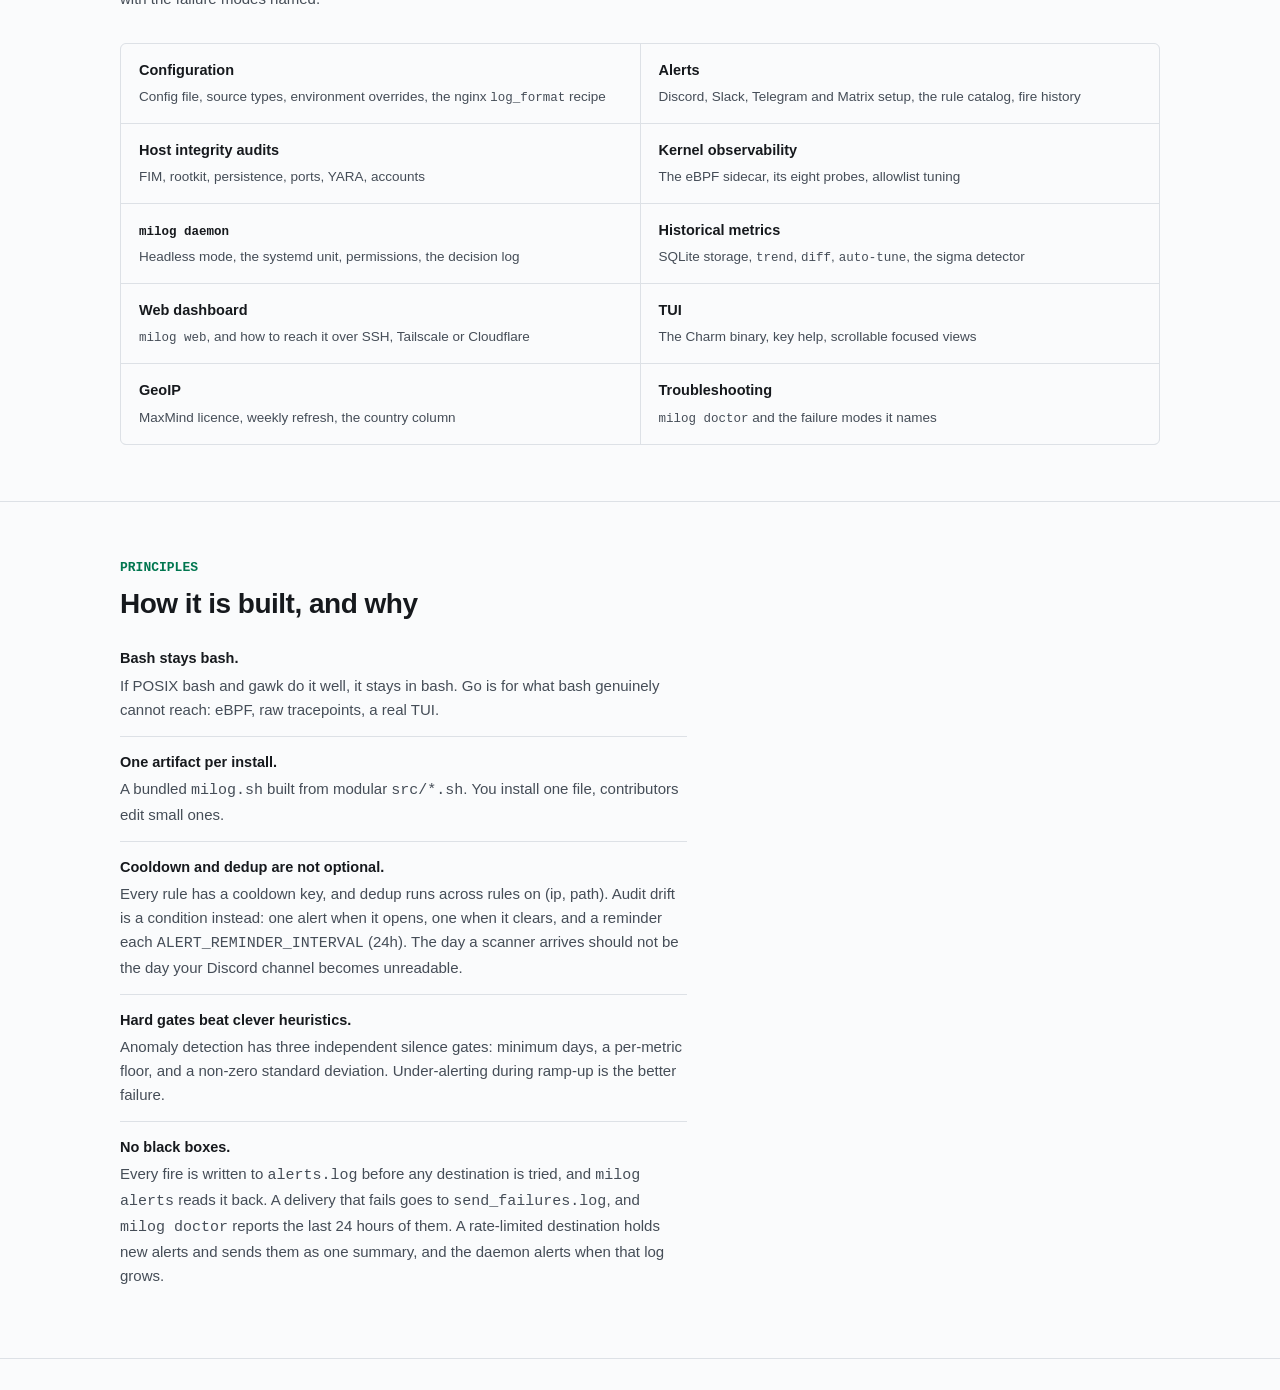
==== commit f9a50df5: "Document alert conditions, reminders and rate-limit queueing" ====
--- a/docs/index.html
+++ b/docs/index.html
@@ -596,7 +596,6 @@
           <div class="cmd"><dt>milog audit accounts</dt><dd>Line-level diff of passwd, sudoers and SSH keys.</dd></div>
           <div class="cmd"><dt>milog audit yara</dt><dd>YARA over the webroot: webshells and obfuscation.</dd></div>
           <div class="cmd"><dt>milog audit rootkit</dt><dd>Hidden processes, ld.so.preload, exec from tmp.</dd></div>
-          <div class="cmd"><dt>milog audit accept</dt><dd>Accept one drifted file or listener into its baseline; with no item, list what is drifting. <span class="hint">fim · persistence · ports · accounts</span></dd></div>
           <div class="cmd"><dt>milog probe status</dt><dd>Is the eBPF sidecar running? <span class="hint">Linux only</span></dd></div>
           <div class="cmd"><dt>milog probe install-service</dt><dd>Install and start the sidecar unit. <span class="hint">needs sudo</span></dd></div>
           <div class="cmd"><dt>milog probe uninstall-service</dt><dd>Remove the sidecar unit. <span class="hint">needs sudo</span></dd></div>
@@ -695,6 +694,7 @@
         <pre class="block"><code>MILOG_CONFIG            MILOG_LOG_DIR           MILOG_REFRESH
 MILOG_ALERTS_ENABLED    MILOG_ALERT_ROUTES      MILOG_ALERT_COOLDOWN
 MILOG_ALERT_DEDUP_WINDOW  MILOG_ALERT_HOOK_TIMEOUT  MILOG_ALERT_LOG_MAX_BYTES
+MILOG_ALERT_REMINDER_INTERVAL
 MILOG_DISCORD_WEBHOOK   MILOG_SLACK_WEBHOOK     MILOG_TELEGRAM_BOT_TOKEN
 MILOG_TELEGRAM_CHAT_ID  MILOG_MATRIX_HOMESERVER MILOG_MATRIX_ROOM
 MILOG_MATRIX_TOKEN      MILOG_WEBHOOK_URL       MILOG_WEBHOOK_TEMPLATE
@@ -886,6 +886,8 @@
       <li>
         <strong>Cooldown and dedup are not optional.</strong>
         Every rule has a cooldown key, and dedup runs across rules on (ip, path).
+        Audit drift is a condition instead: one alert when it opens, one when it
+        clears, and a reminder each <code>ALERT_REMINDER_INTERVAL</code> (24h).
         The day a scanner arrives should not be the day your Discord channel
         becomes unreadable.
       </li>
@@ -900,7 +902,9 @@
         Every fire is written to <code>alerts.log</code> before any destination
         is tried, and <code>milog alerts</code> reads it back. A delivery that
         fails goes to <code>send_failures.log</code>, and
-        <code>milog doctor</code> reports the last 24 hours of them.
+        <code>milog doctor</code> reports the last 24 hours of them. A rate-limited
+        destination holds new alerts and sends them as one summary, and the daemon
+        alerts when that log grows.
       </li>
     </ul>
   </div>
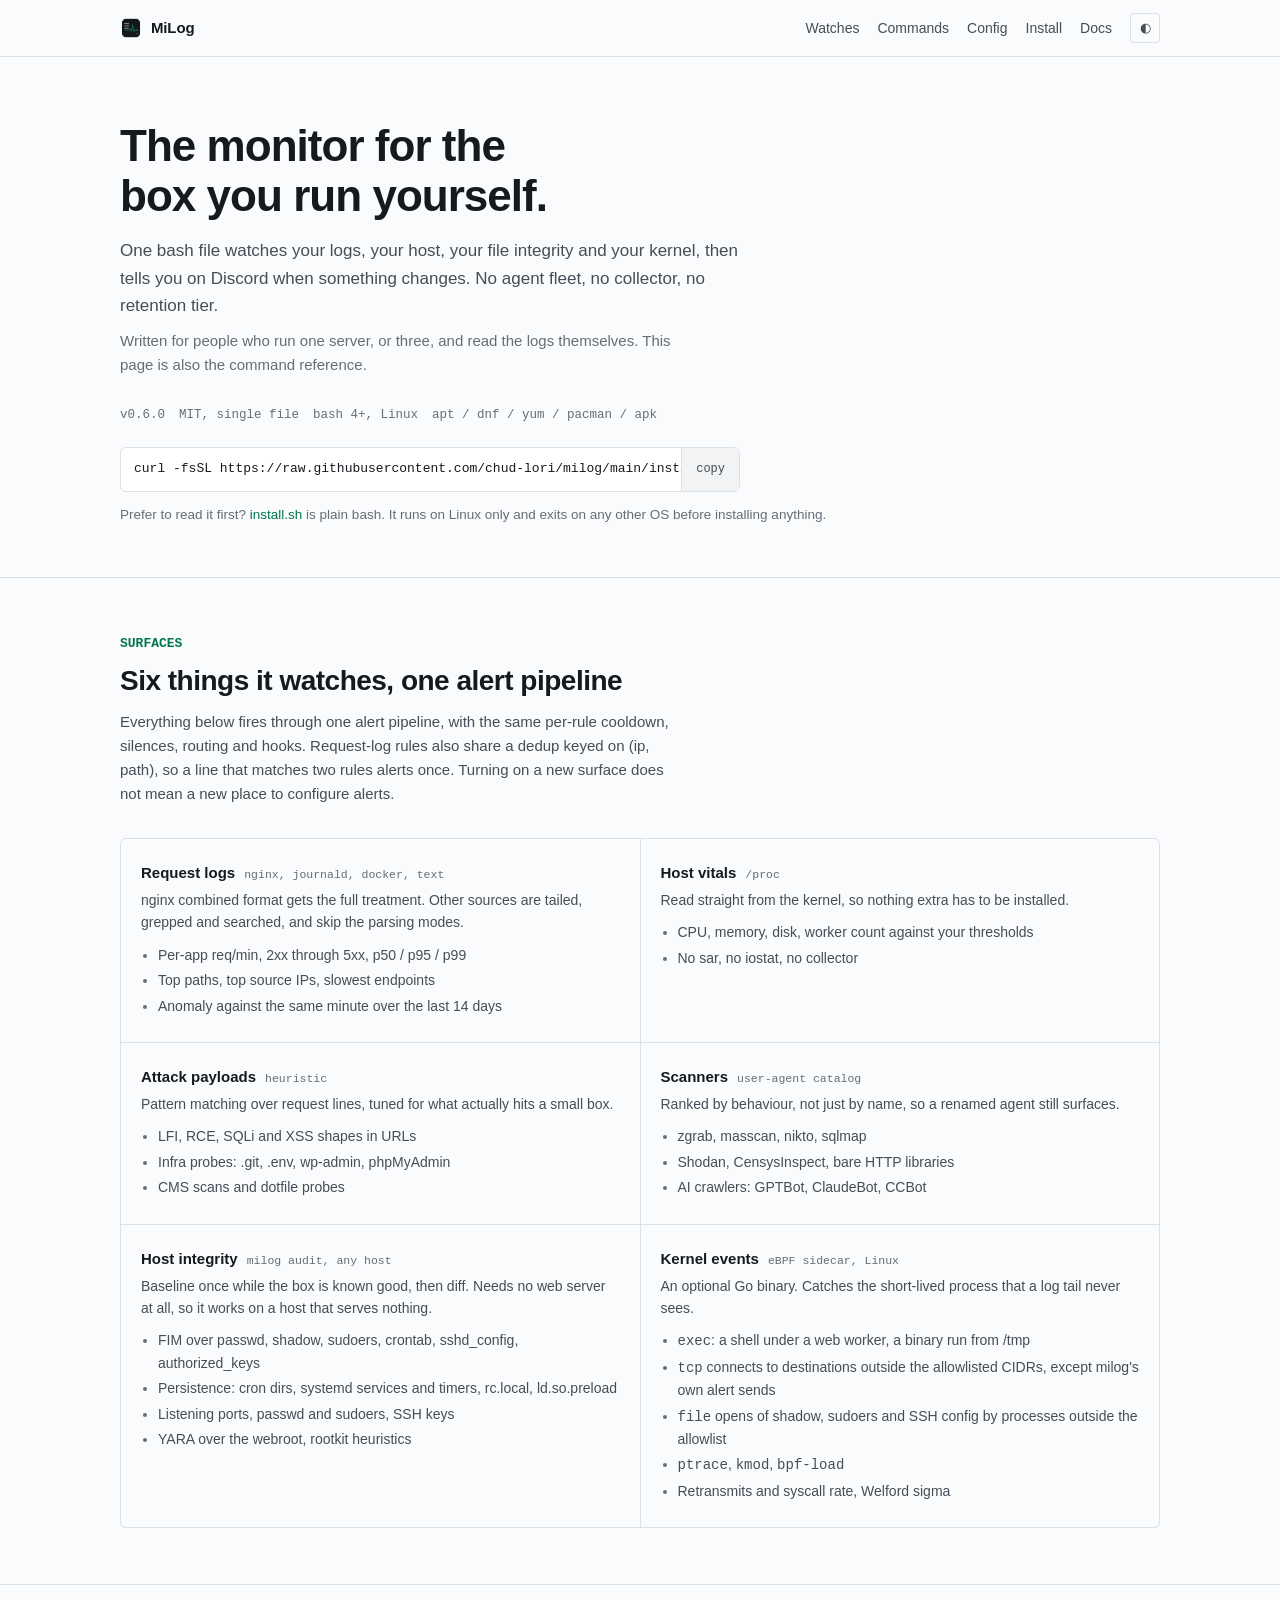
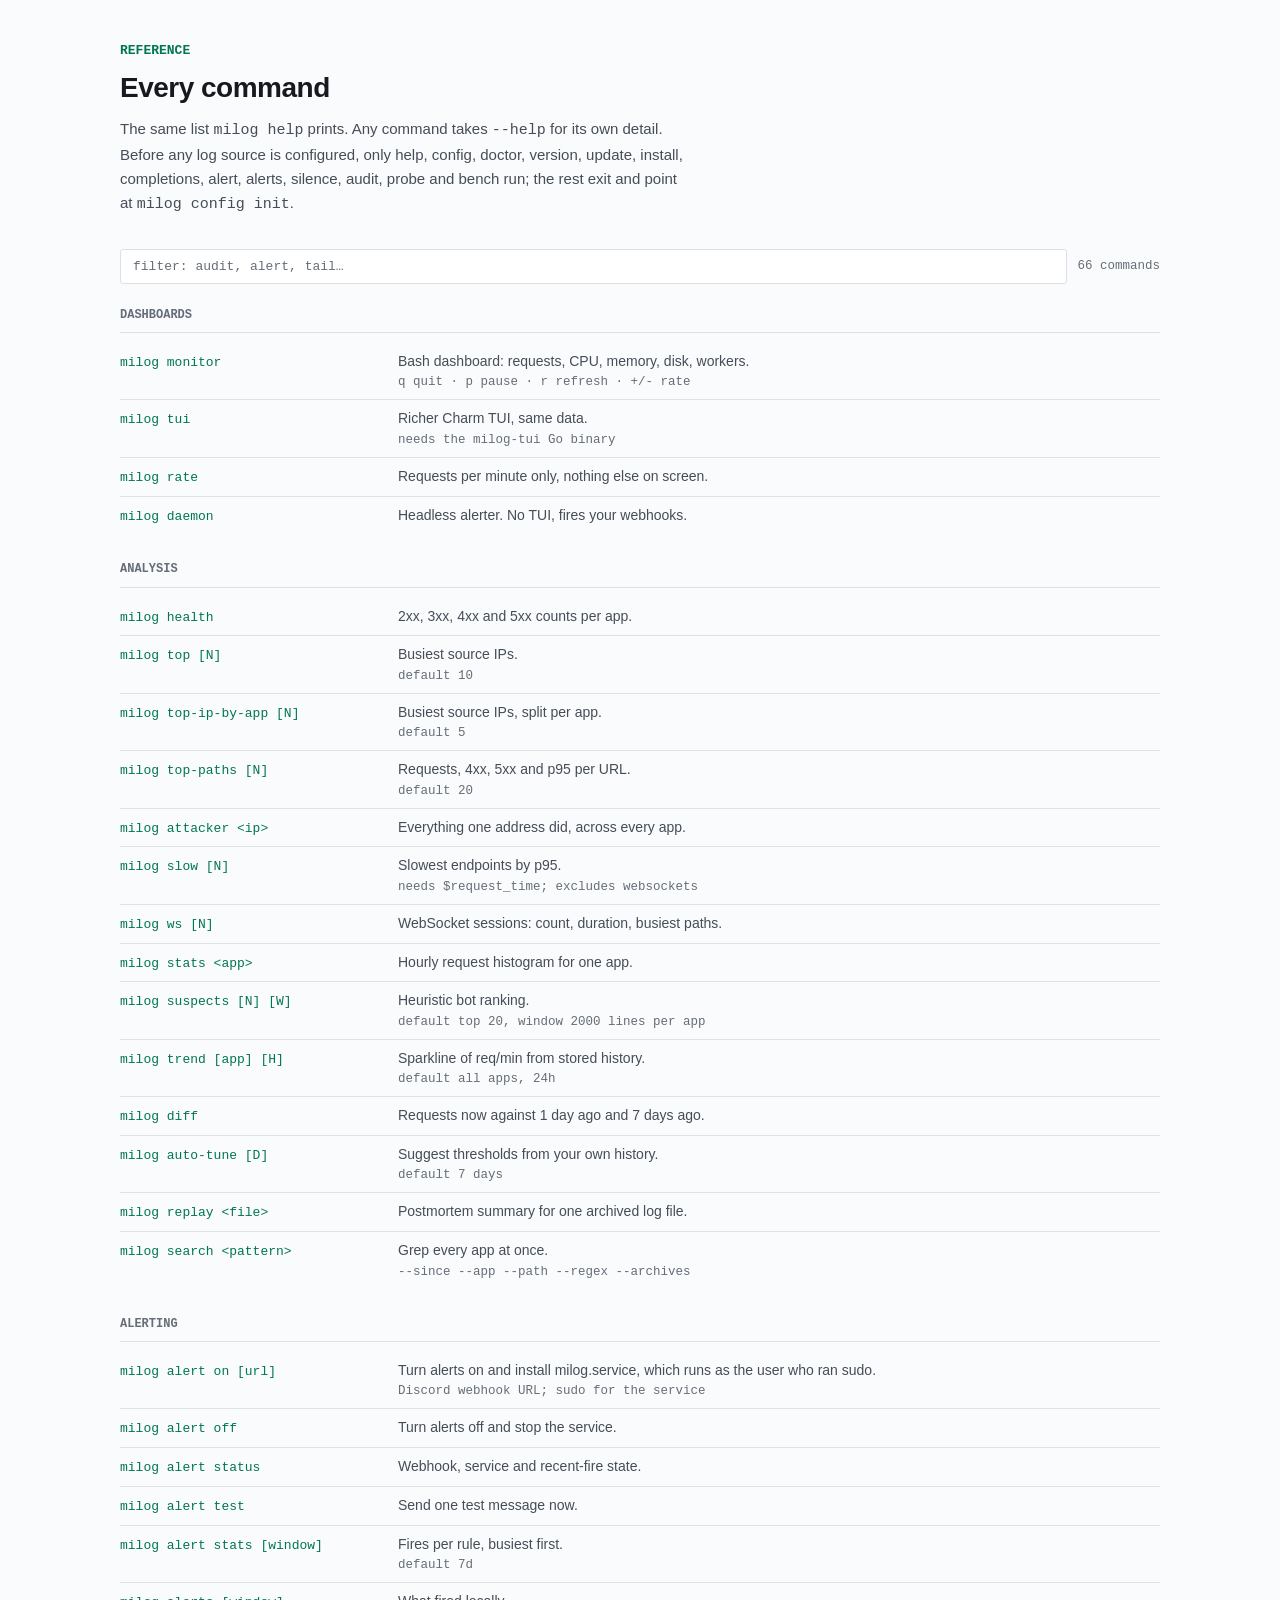
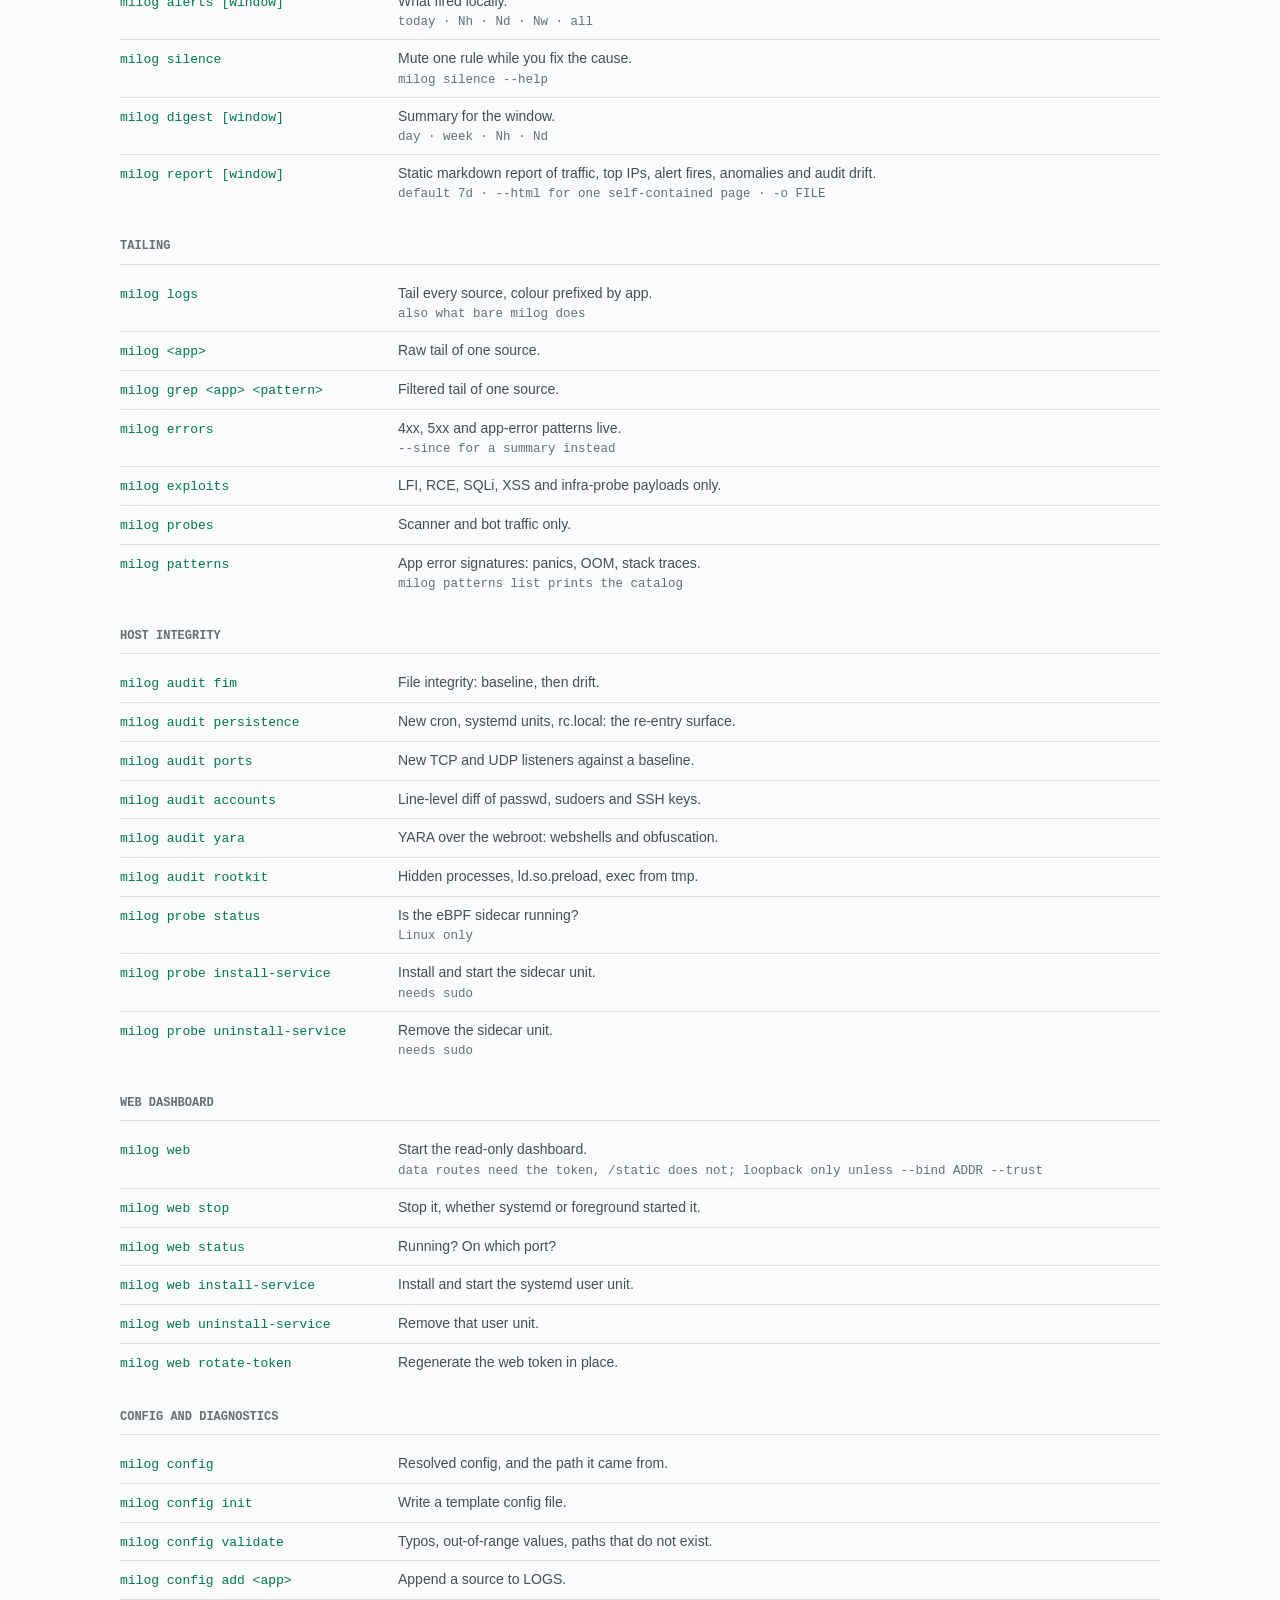
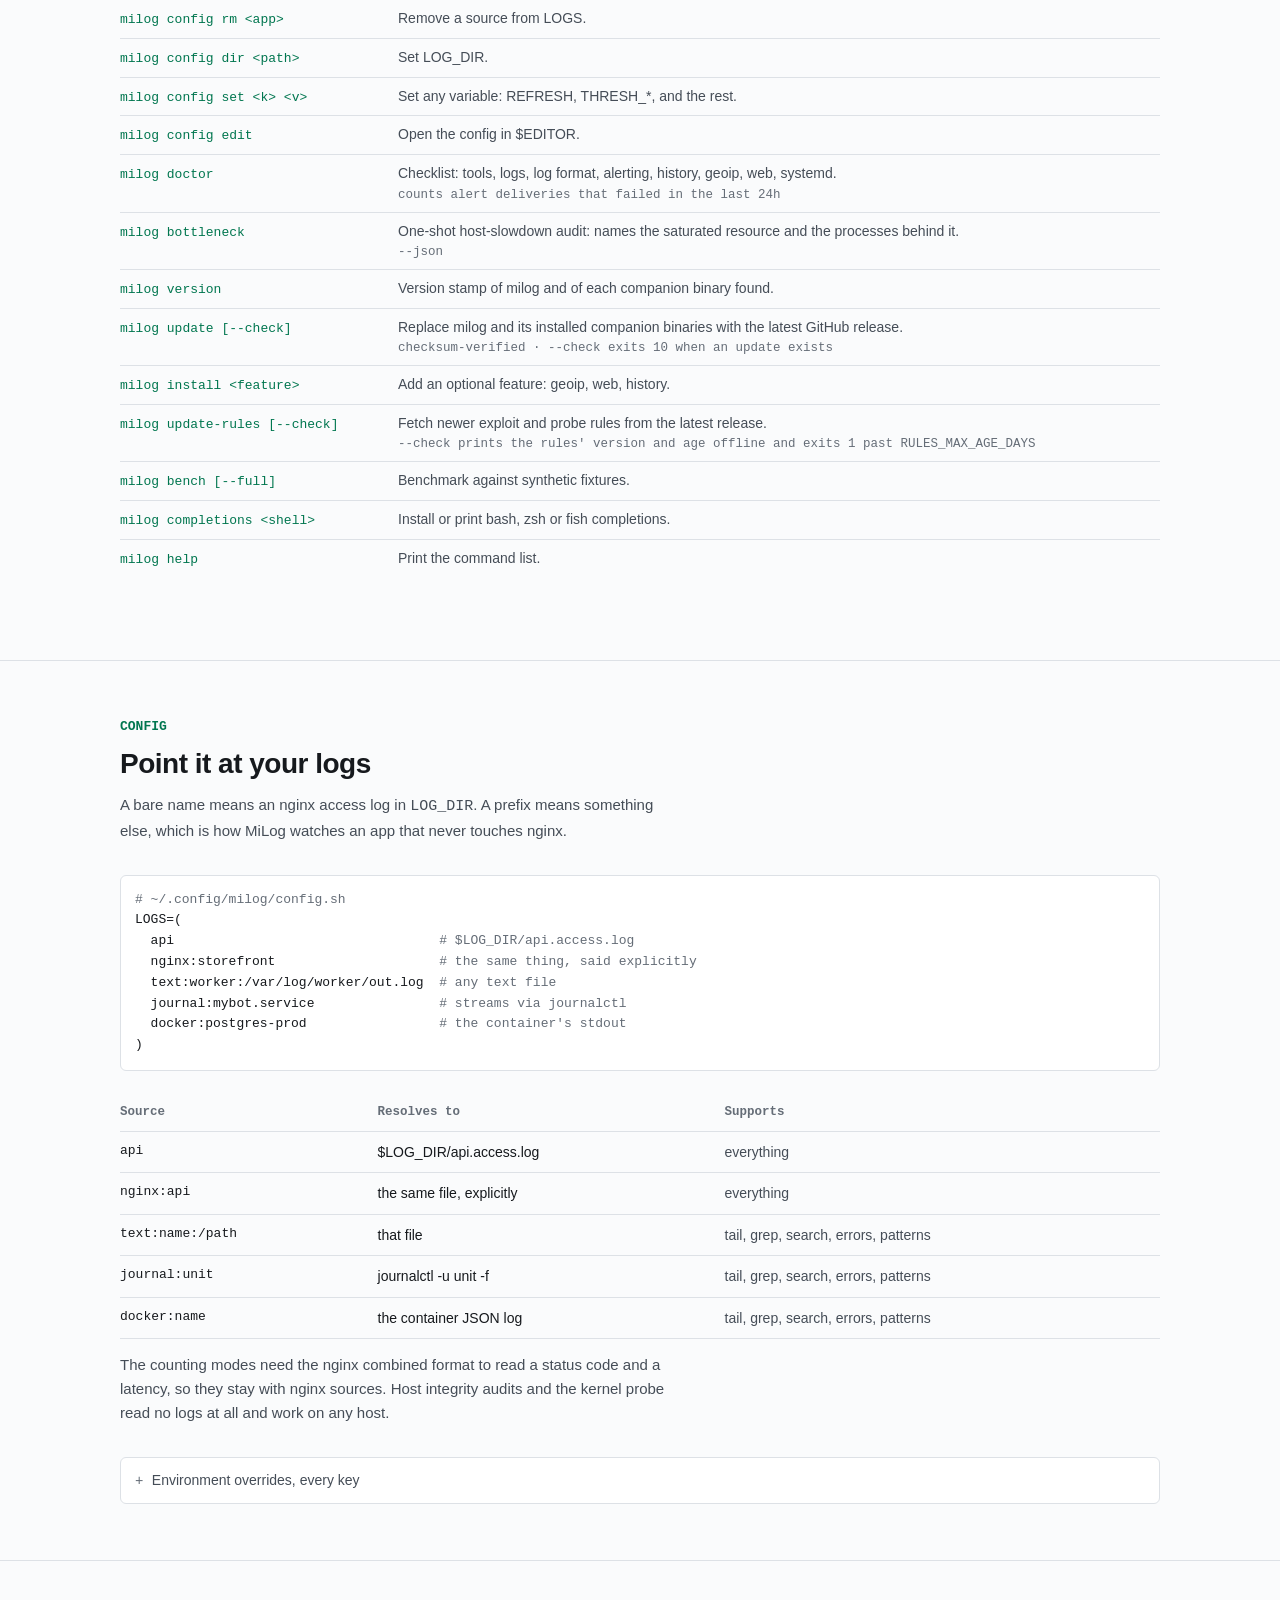
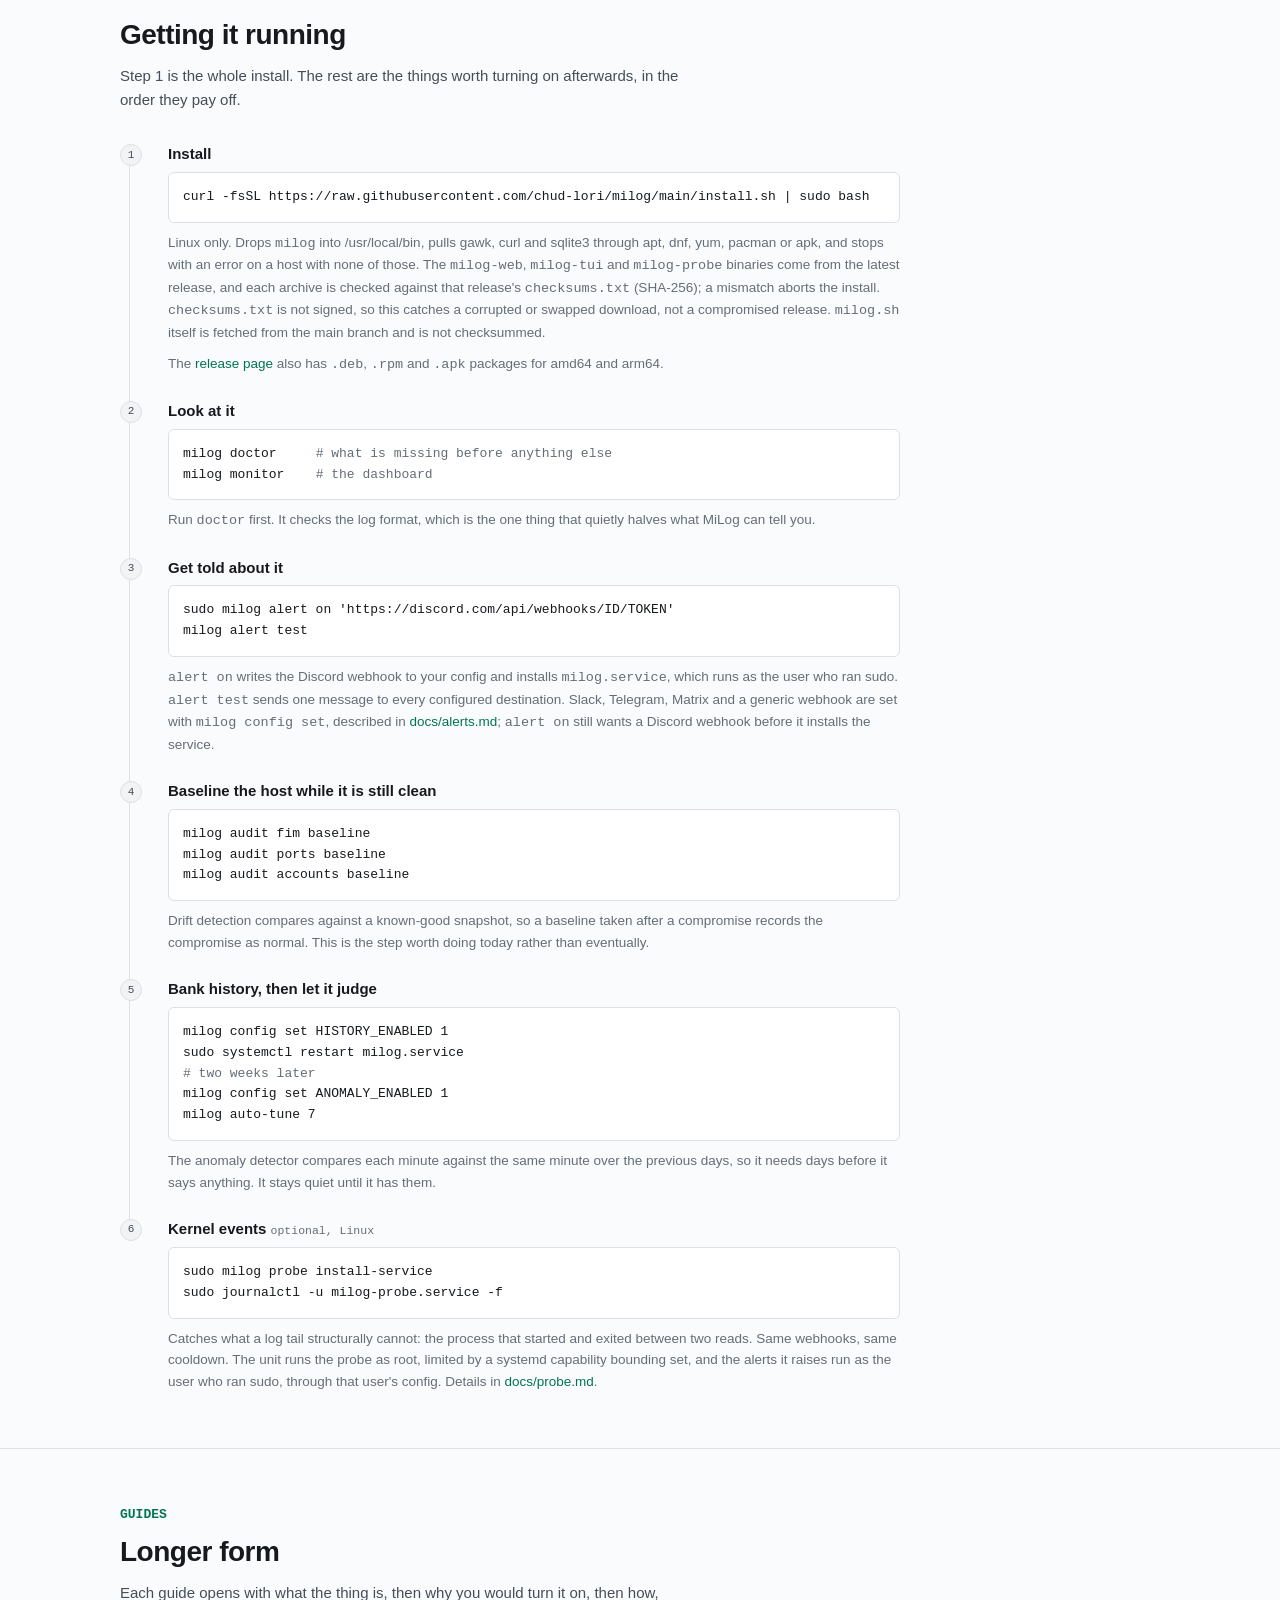
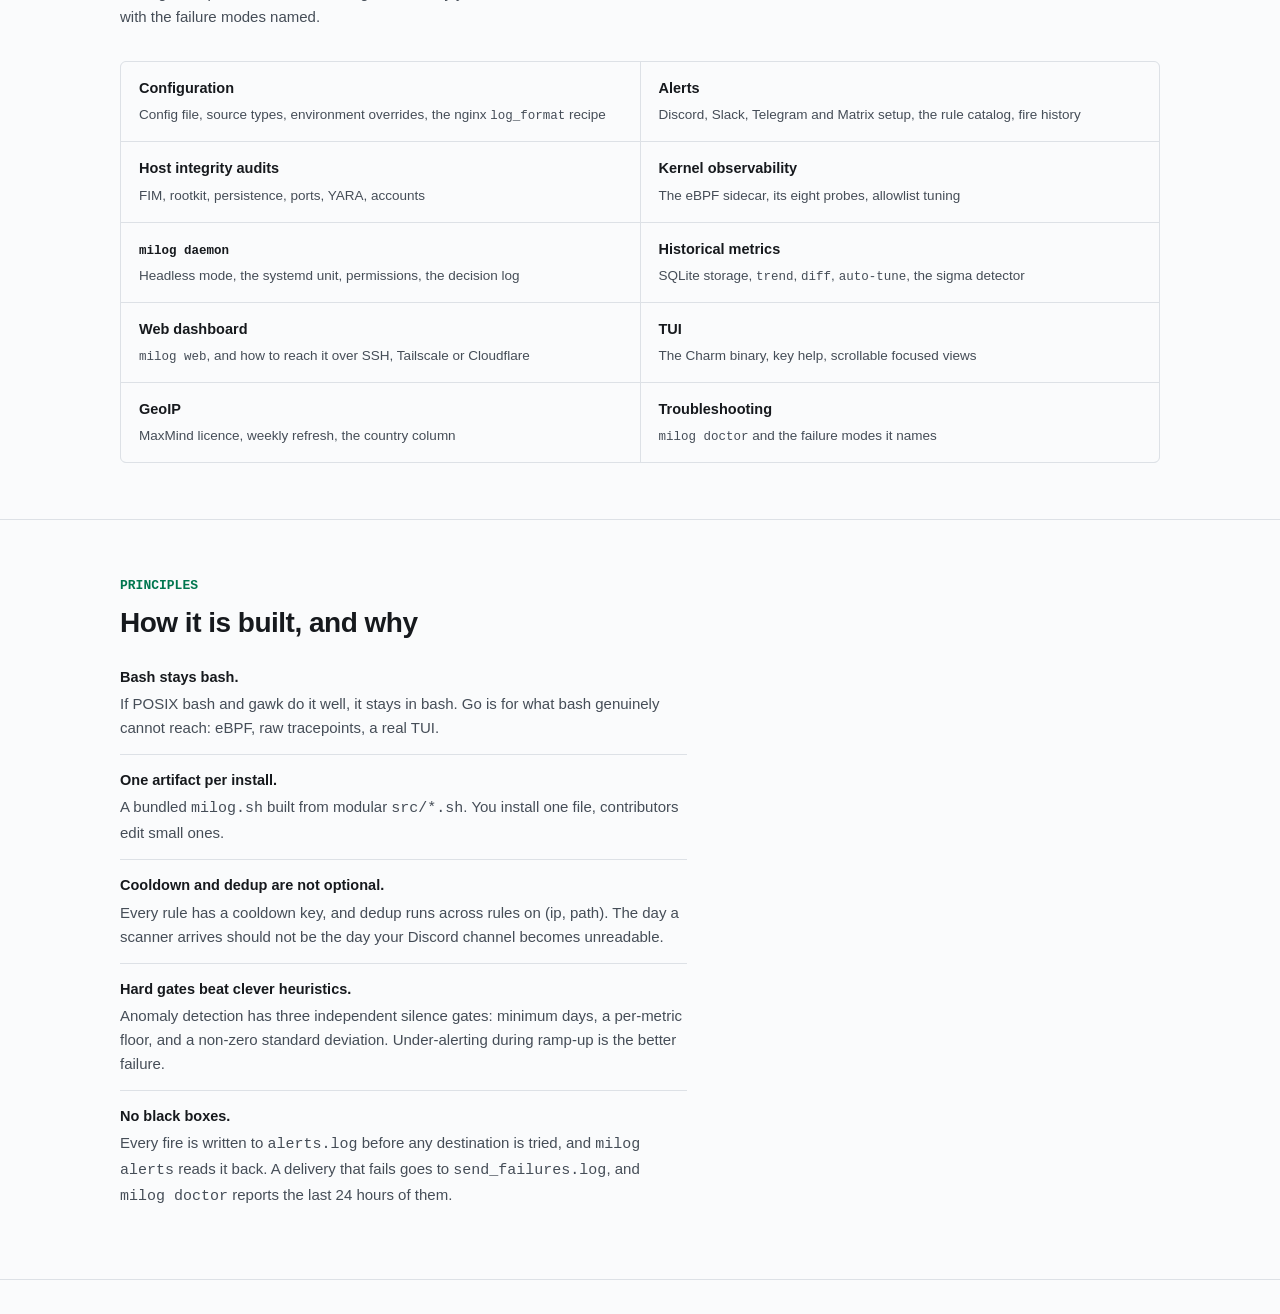
==== commit a21e7150: "Add update-rules --check and a doctor line for rules age" ====
--- a/docs/index.html
+++ b/docs/index.html
@@ -630,7 +630,7 @@
           <div class="cmd"><dt>milog version</dt><dd>Version stamp of milog and of each companion binary found.</dd></div>
           <div class="cmd"><dt>milog update [--check]</dt><dd>Replace milog and its installed companion binaries with the latest GitHub release. <span class="hint">checksum-verified · --check exits 10 when an update exists</span></dd></div>
           <div class="cmd"><dt>milog install &lt;feature&gt;</dt><dd>Add an optional feature: geoip, web, history.</dd></div>
-          <div class="cmd"><dt>milog update-rules</dt><dd>Fetch newer exploit and probe rules from the latest release.</dd></div>
+          <div class="cmd"><dt>milog update-rules [--check]</dt><dd>Fetch newer exploit and probe rules from the latest release. <span class="hint">--check prints the rules' version and age offline and exits 1 past RULES_MAX_AGE_DAYS</span></dd></div>
           <div class="cmd"><dt>milog bench [--full]</dt><dd>Benchmark against synthetic fixtures.</dd></div>
           <div class="cmd"><dt>milog completions &lt;shell&gt;</dt><dd>Install or print bash, zsh or fish completions.</dd></div>
           <div class="cmd"><dt>milog help</dt><dd>Print the command list.</dd></div>
@@ -694,7 +694,6 @@
         <pre class="block"><code>MILOG_CONFIG            MILOG_LOG_DIR           MILOG_REFRESH
 MILOG_ALERTS_ENABLED    MILOG_ALERT_ROUTES      MILOG_ALERT_COOLDOWN
 MILOG_ALERT_DEDUP_WINDOW  MILOG_ALERT_HOOK_TIMEOUT  MILOG_ALERT_LOG_MAX_BYTES
-MILOG_ALERT_REMINDER_INTERVAL
 MILOG_DISCORD_WEBHOOK   MILOG_SLACK_WEBHOOK     MILOG_TELEGRAM_BOT_TOKEN
 MILOG_TELEGRAM_CHAT_ID  MILOG_MATRIX_HOMESERVER MILOG_MATRIX_ROOM
 MILOG_MATRIX_TOKEN      MILOG_WEBHOOK_URL       MILOG_WEBHOOK_TEMPLATE
@@ -886,8 +885,6 @@
       <li>
         <strong>Cooldown and dedup are not optional.</strong>
         Every rule has a cooldown key, and dedup runs across rules on (ip, path).
-        Audit drift is a condition instead: one alert when it opens, one when it
-        clears, and a reminder each <code>ALERT_REMINDER_INTERVAL</code> (24h).
         The day a scanner arrives should not be the day your Discord channel
         becomes unreadable.
       </li>
@@ -902,9 +899,7 @@
         Every fire is written to <code>alerts.log</code> before any destination
         is tried, and <code>milog alerts</code> reads it back. A delivery that
         fails goes to <code>send_failures.log</code>, and
-        <code>milog doctor</code> reports the last 24 hours of them. A rate-limited
-        destination holds new alerts and sends them as one summary, and the daemon
-        alerts when that log grows.
+        <code>milog doctor</code> reports the last 24 hours of them.
       </li>
     </ul>
   </div>
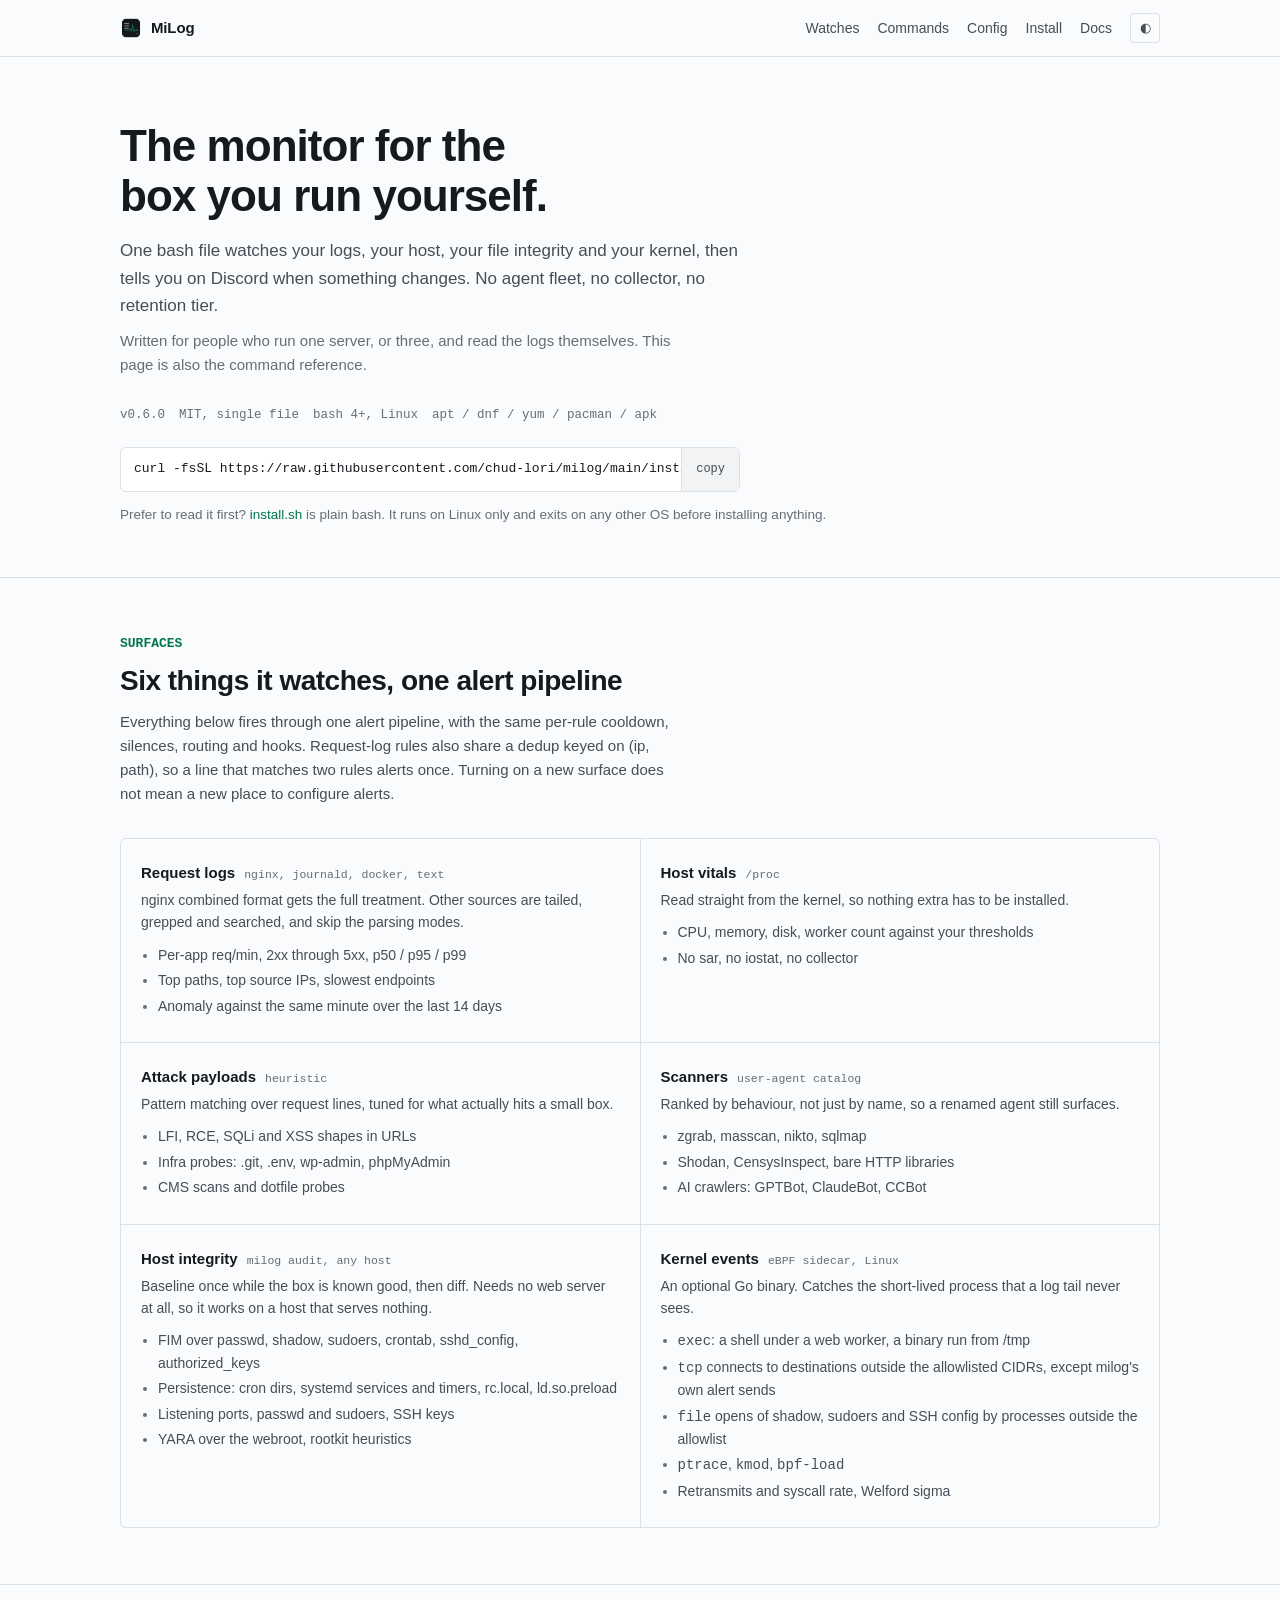
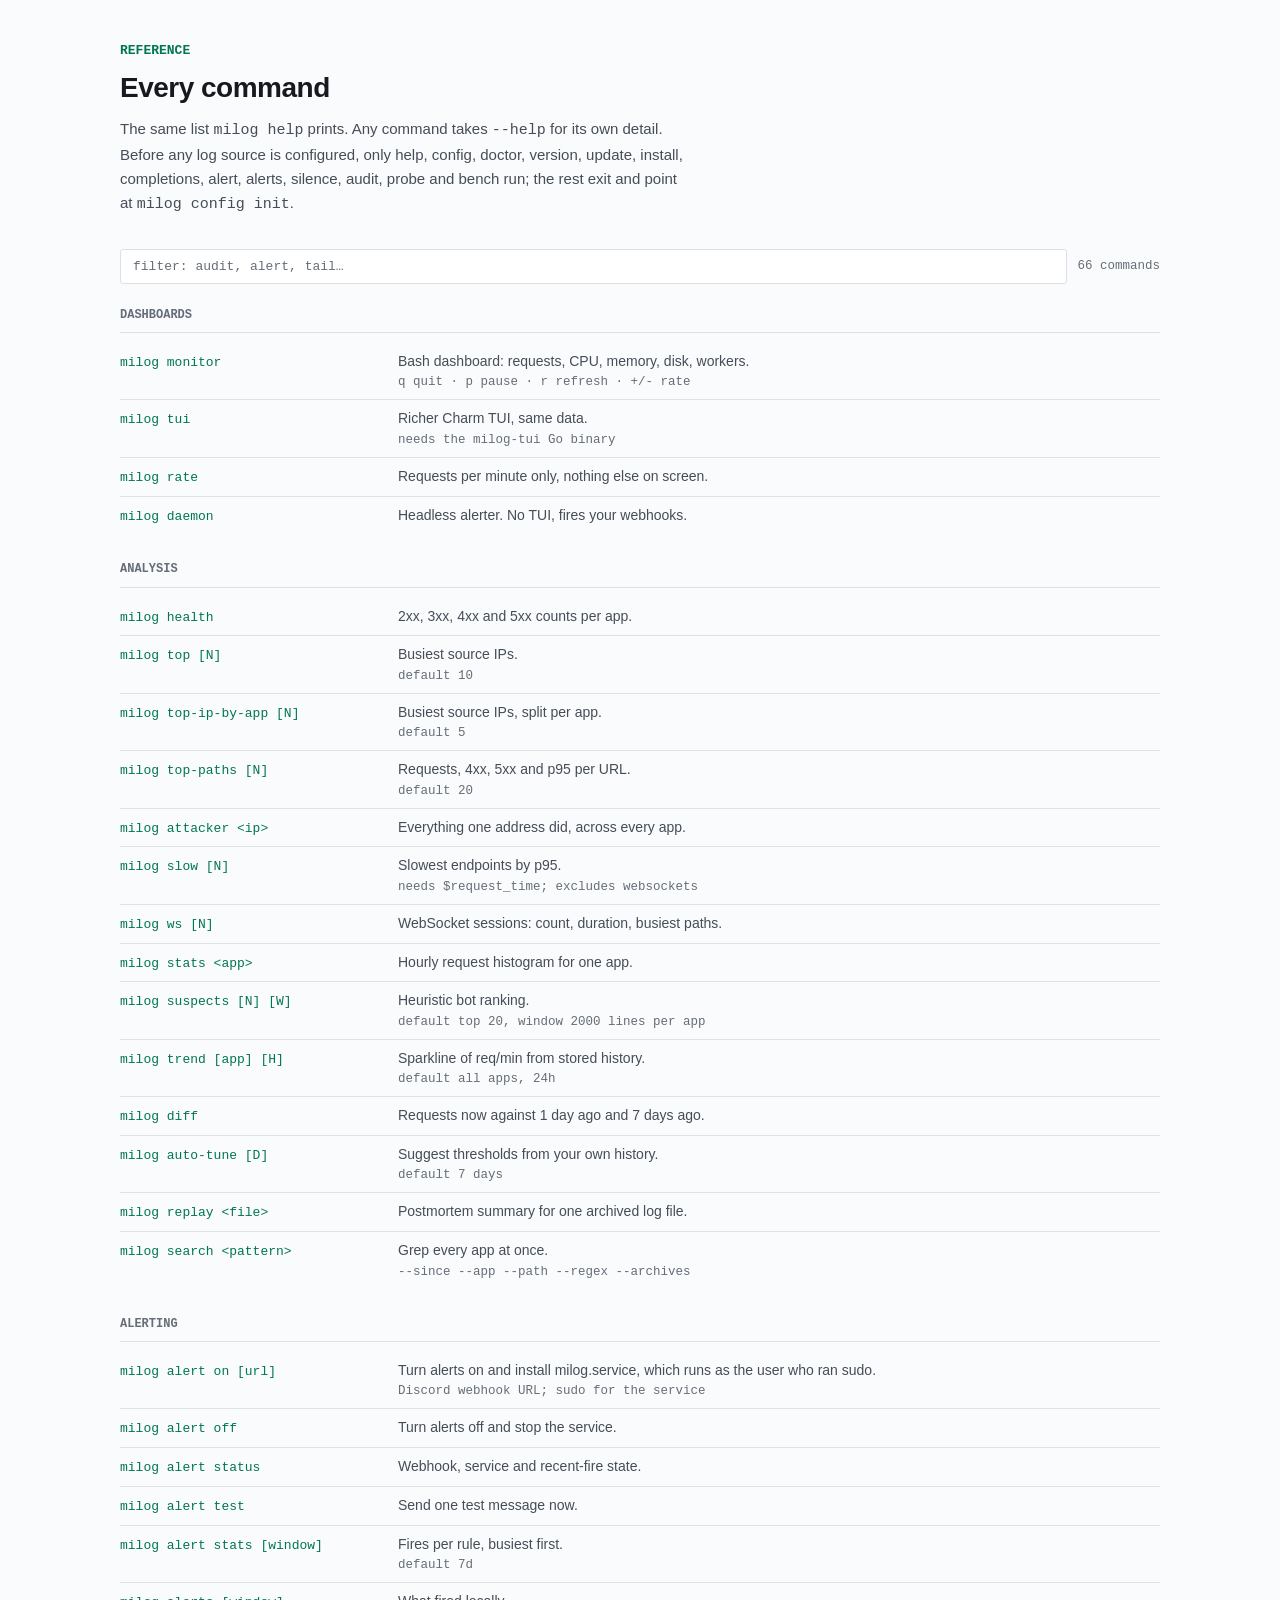
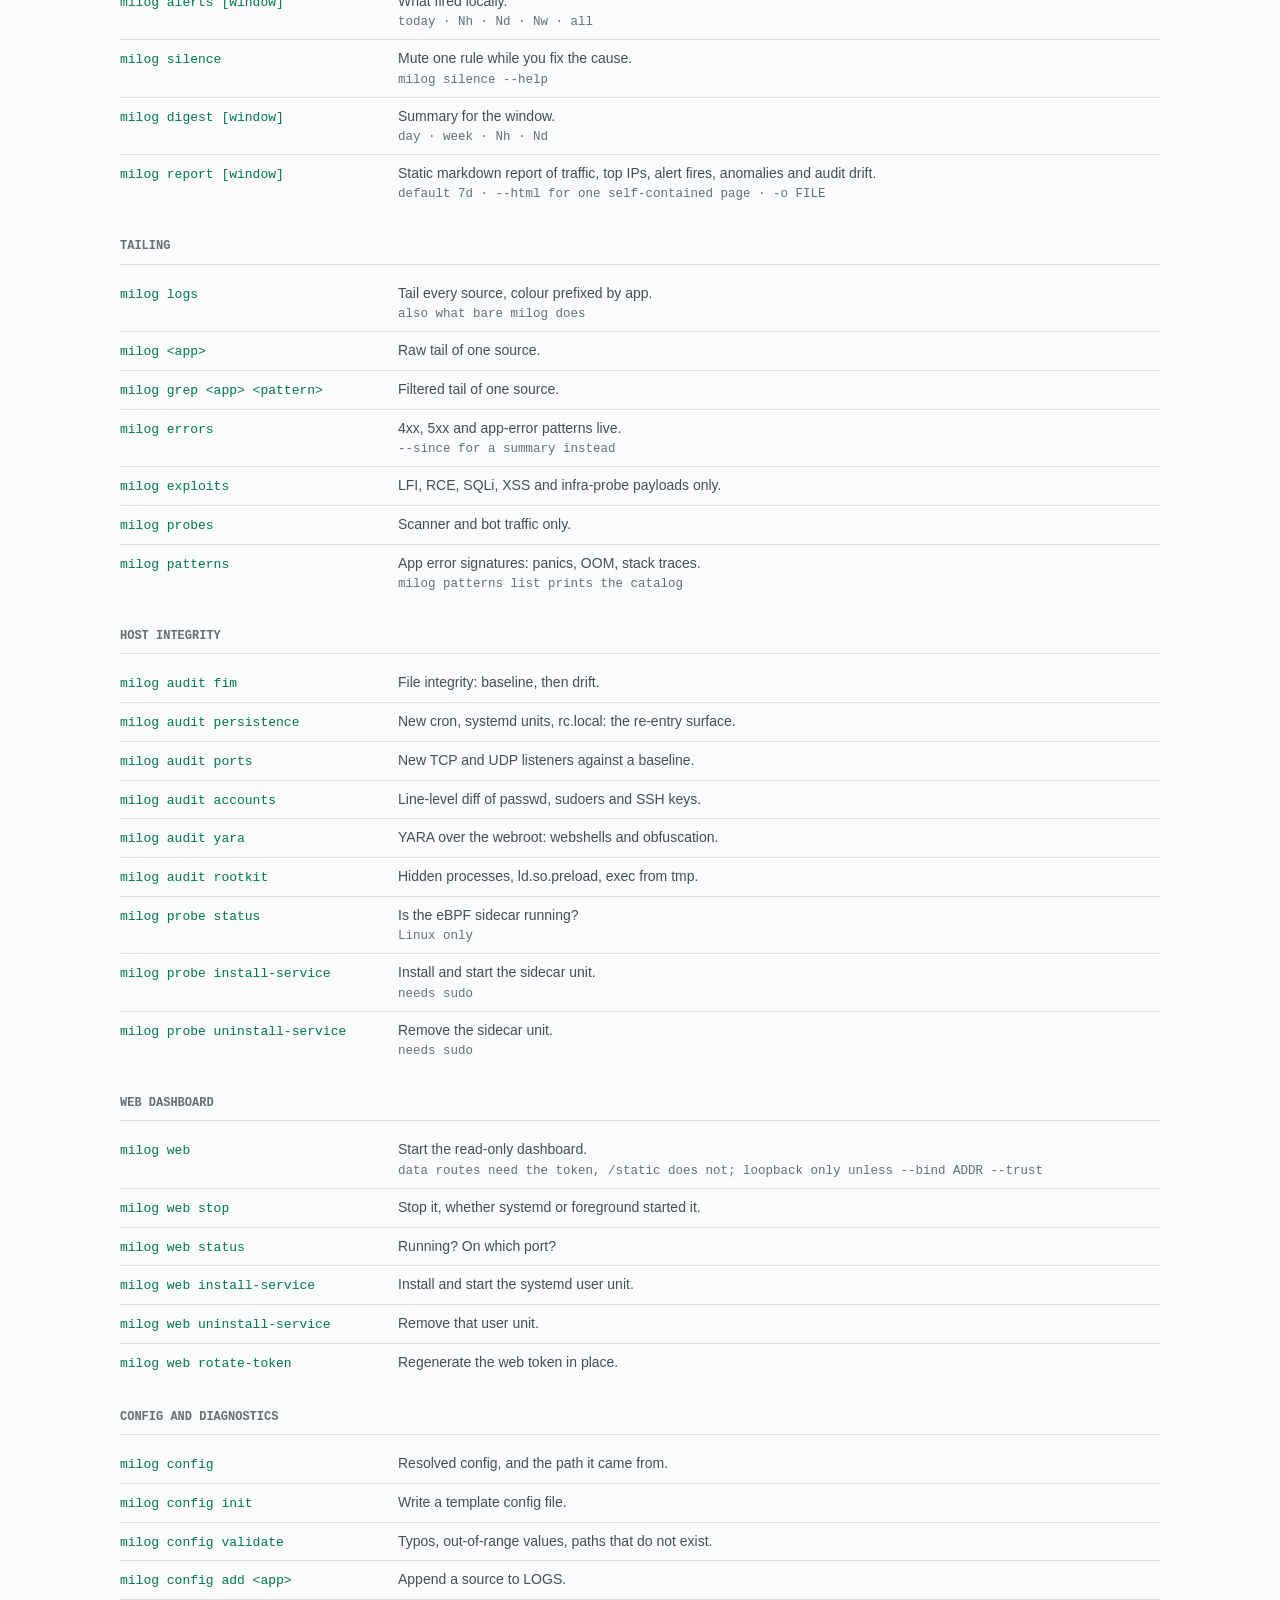
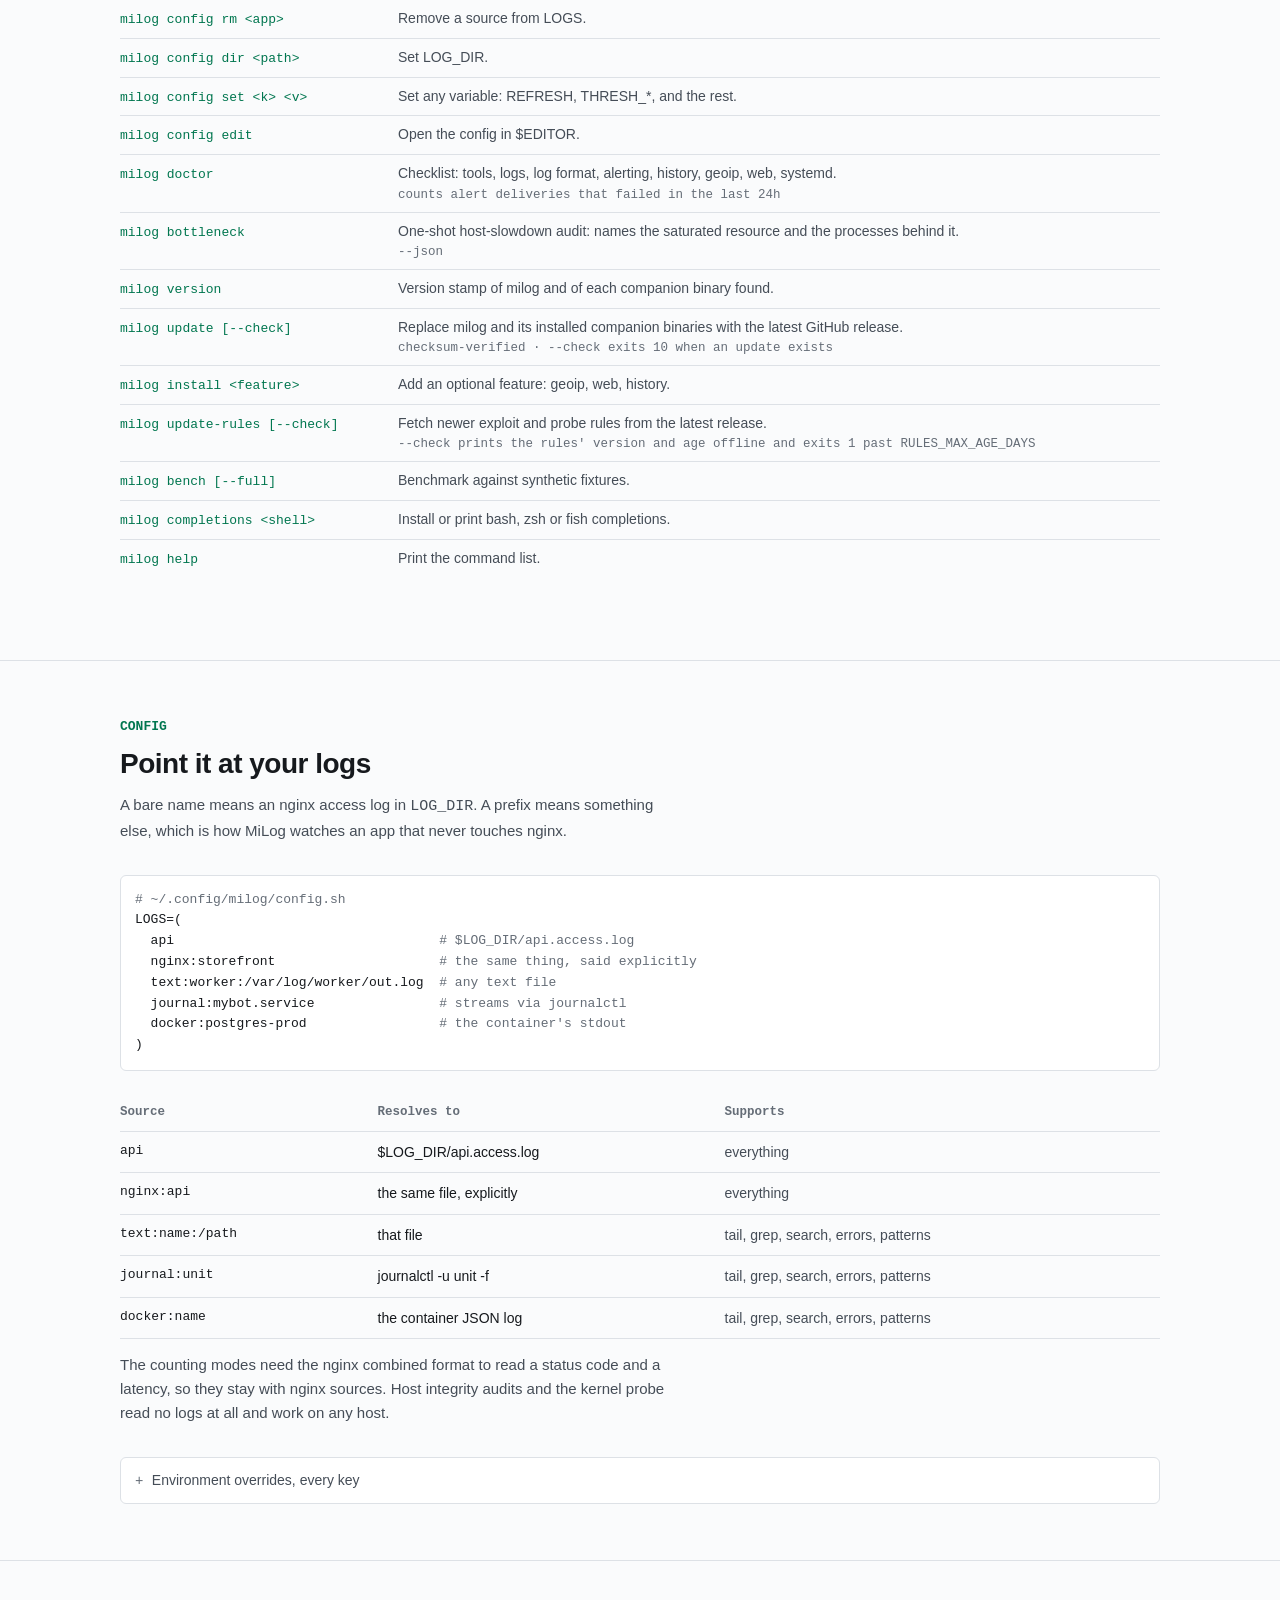
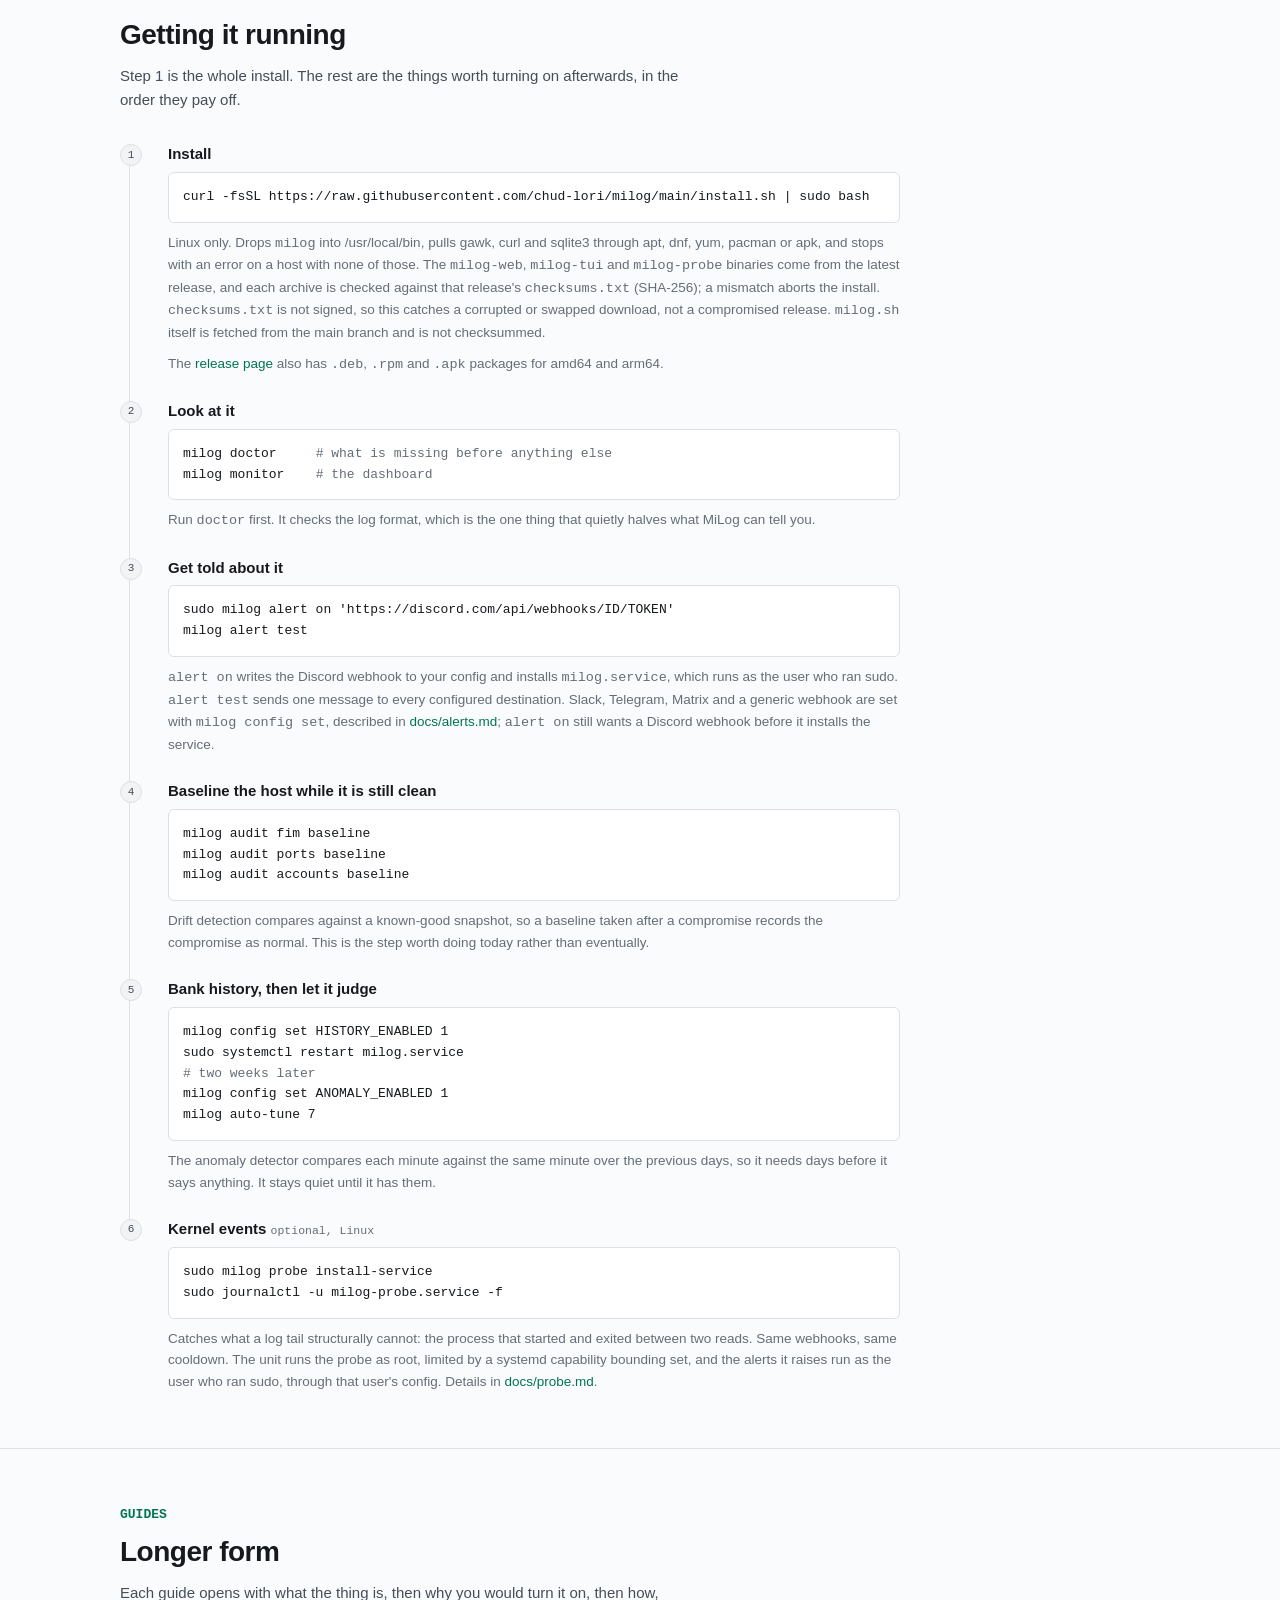
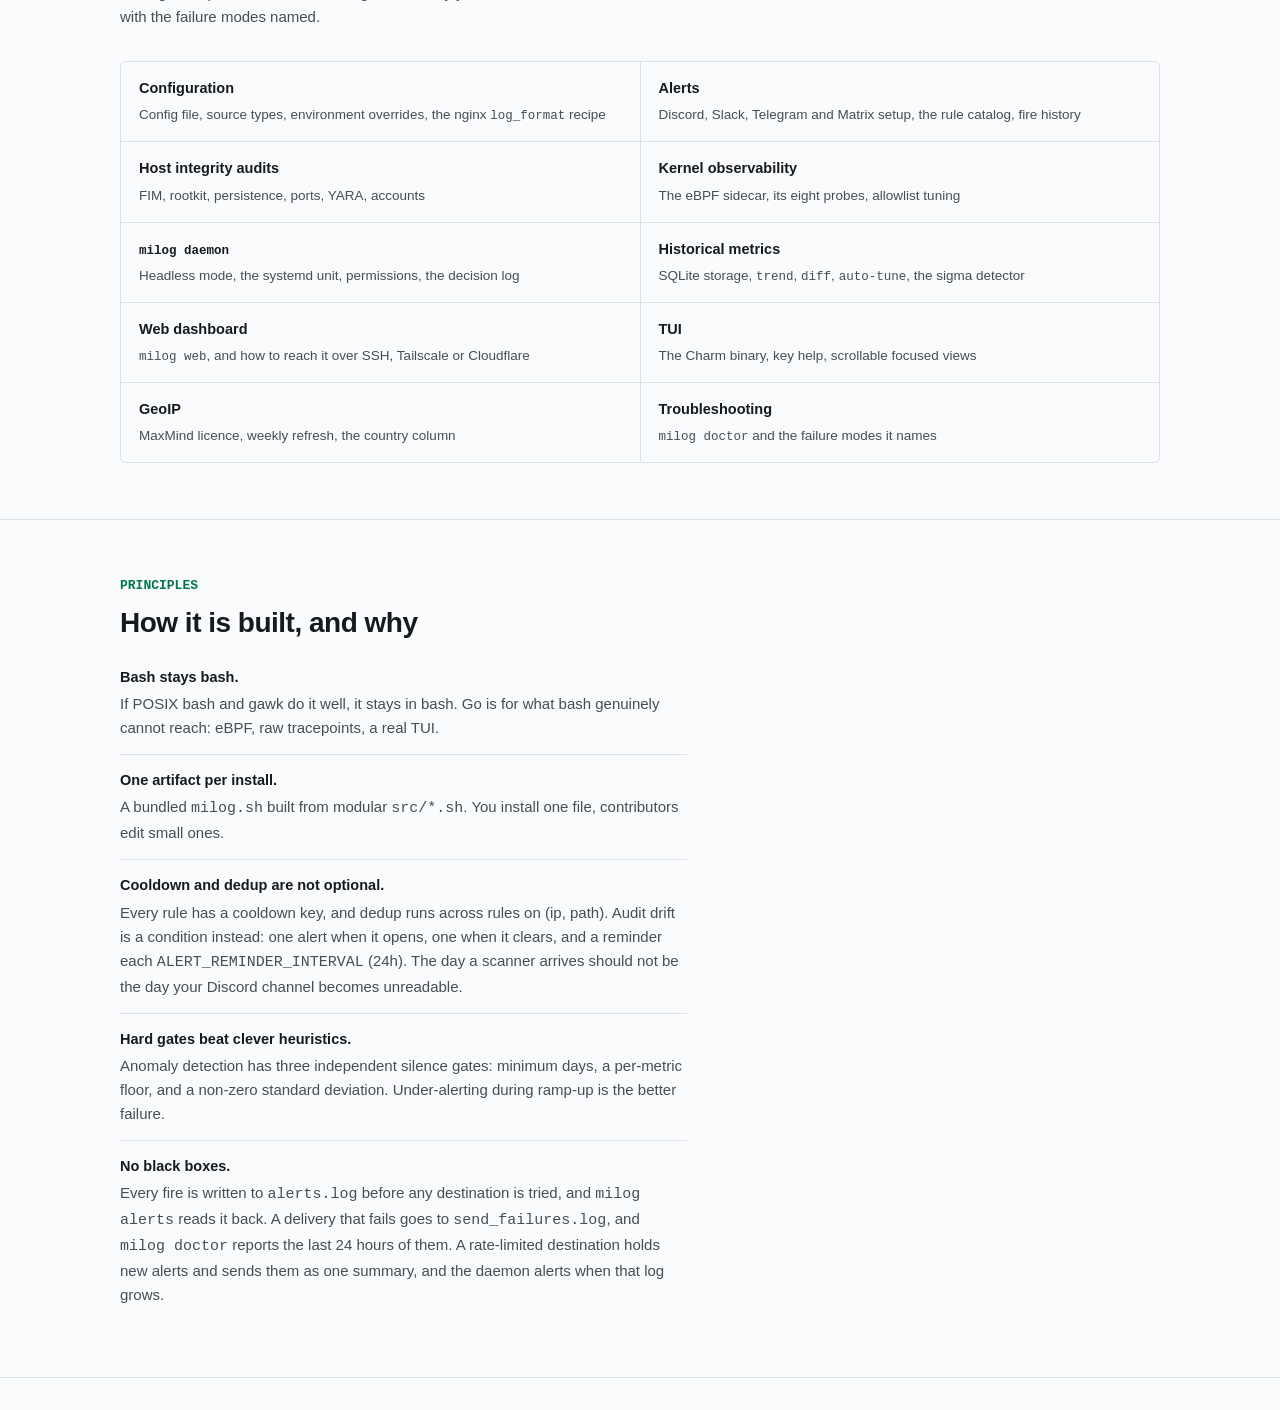
==== commit 02dc6a05: "Merge remote-tracking branch 'origin/main' into feat/alert-condition-state # Conflicts: #	milog.sh" ====
--- a/docs/index.html
+++ b/docs/index.html
@@ -694,6 +694,7 @@
         <pre class="block"><code>MILOG_CONFIG            MILOG_LOG_DIR           MILOG_REFRESH
 MILOG_ALERTS_ENABLED    MILOG_ALERT_ROUTES      MILOG_ALERT_COOLDOWN
 MILOG_ALERT_DEDUP_WINDOW  MILOG_ALERT_HOOK_TIMEOUT  MILOG_ALERT_LOG_MAX_BYTES
+MILOG_ALERT_REMINDER_INTERVAL
 MILOG_DISCORD_WEBHOOK   MILOG_SLACK_WEBHOOK     MILOG_TELEGRAM_BOT_TOKEN
 MILOG_TELEGRAM_CHAT_ID  MILOG_MATRIX_HOMESERVER MILOG_MATRIX_ROOM
 MILOG_MATRIX_TOKEN      MILOG_WEBHOOK_URL       MILOG_WEBHOOK_TEMPLATE
@@ -885,6 +886,8 @@
       <li>
         <strong>Cooldown and dedup are not optional.</strong>
         Every rule has a cooldown key, and dedup runs across rules on (ip, path).
+        Audit drift is a condition instead: one alert when it opens, one when it
+        clears, and a reminder each <code>ALERT_REMINDER_INTERVAL</code> (24h).
         The day a scanner arrives should not be the day your Discord channel
         becomes unreadable.
       </li>
@@ -899,7 +902,9 @@
         Every fire is written to <code>alerts.log</code> before any destination
         is tried, and <code>milog alerts</code> reads it back. A delivery that
         fails goes to <code>send_failures.log</code>, and
-        <code>milog doctor</code> reports the last 24 hours of them.
+        <code>milog doctor</code> reports the last 24 hours of them. A rate-limited
+        destination holds new alerts and sends them as one summary, and the daemon
+        alerts when that log grows.
       </li>
     </ul>
   </div>
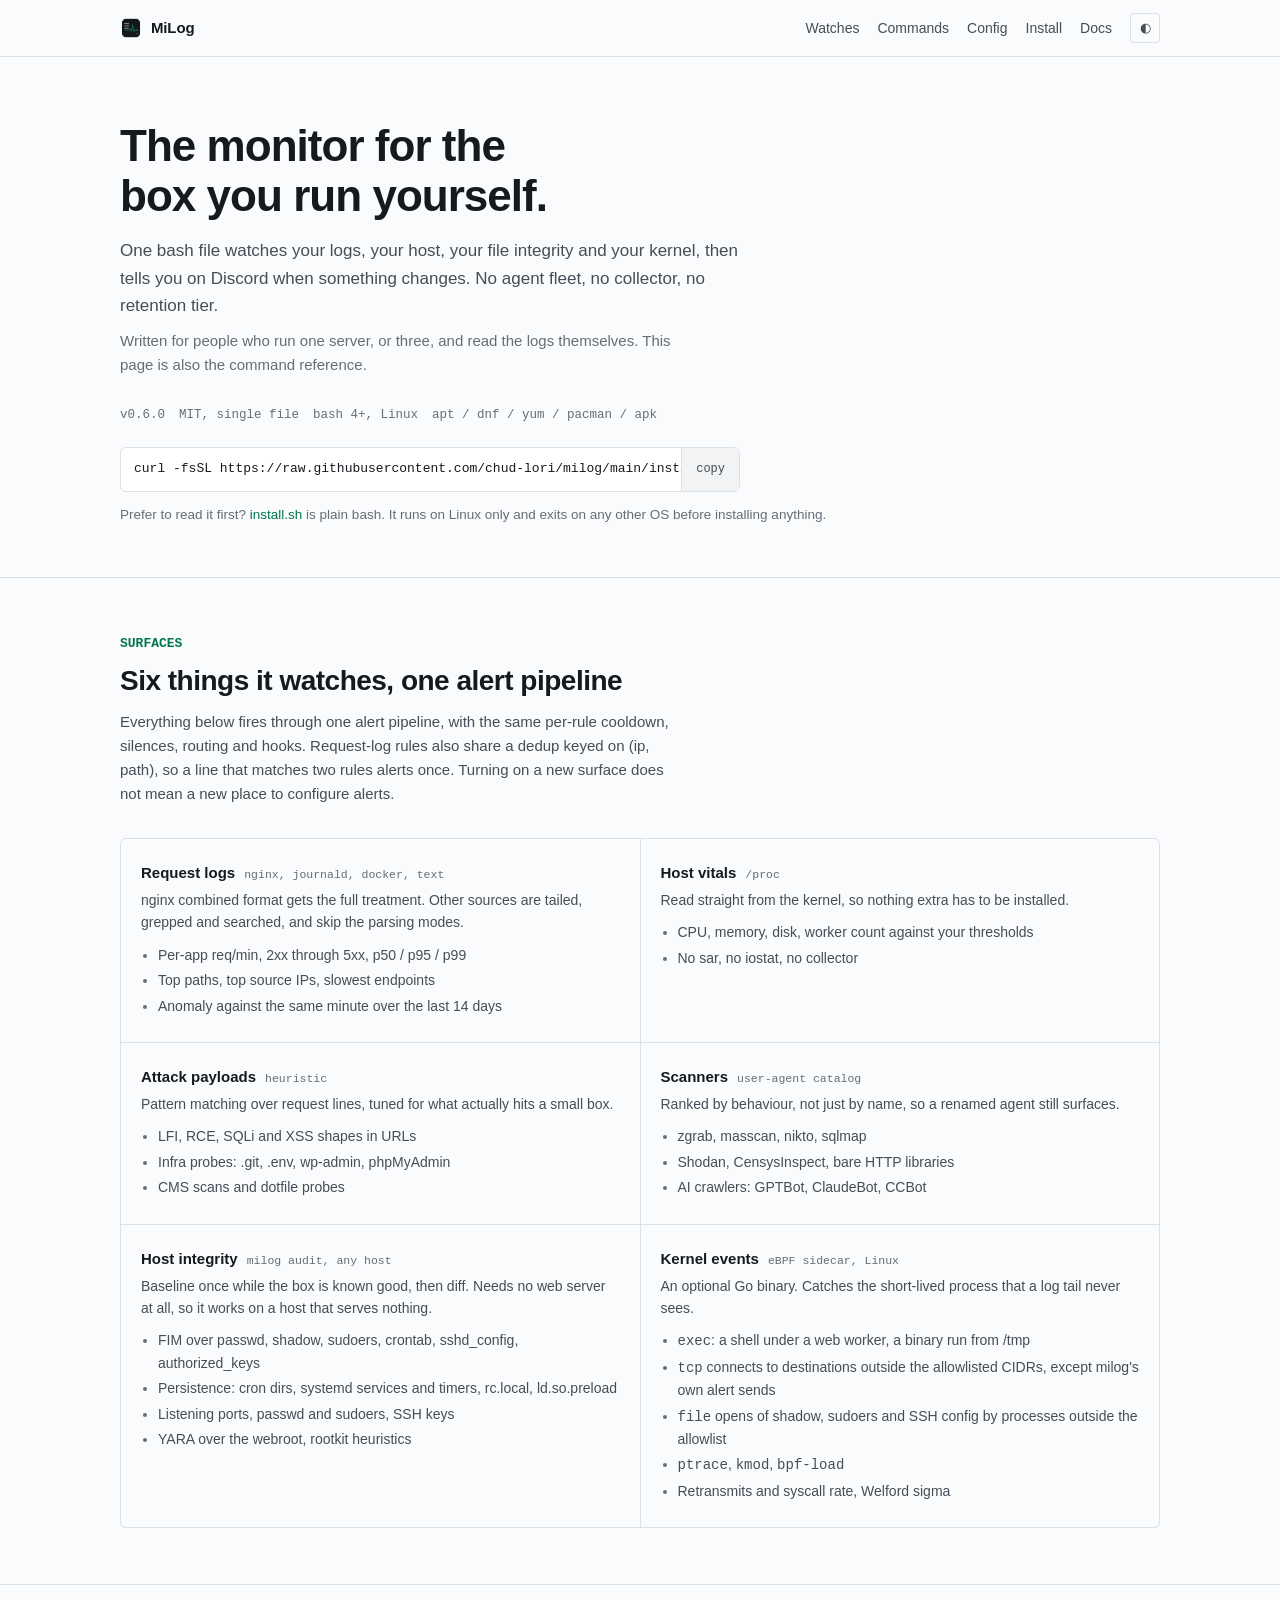
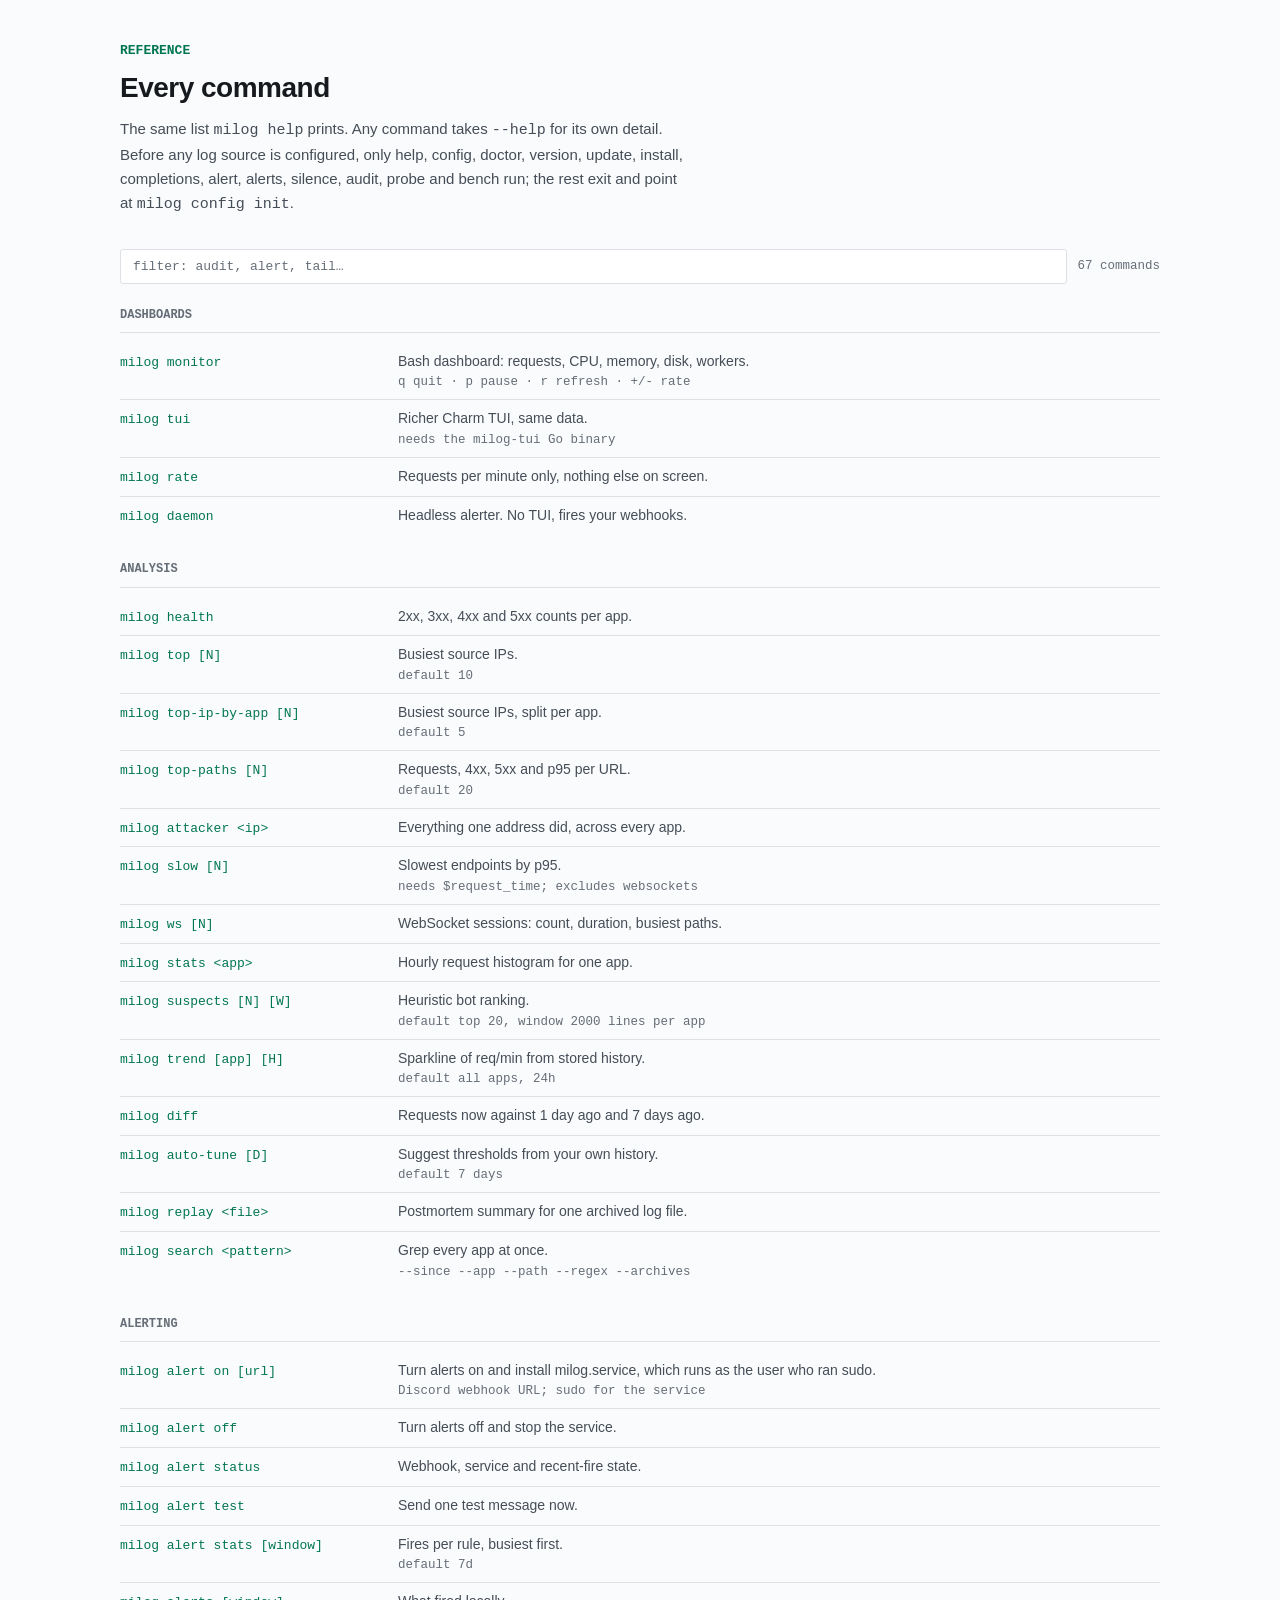
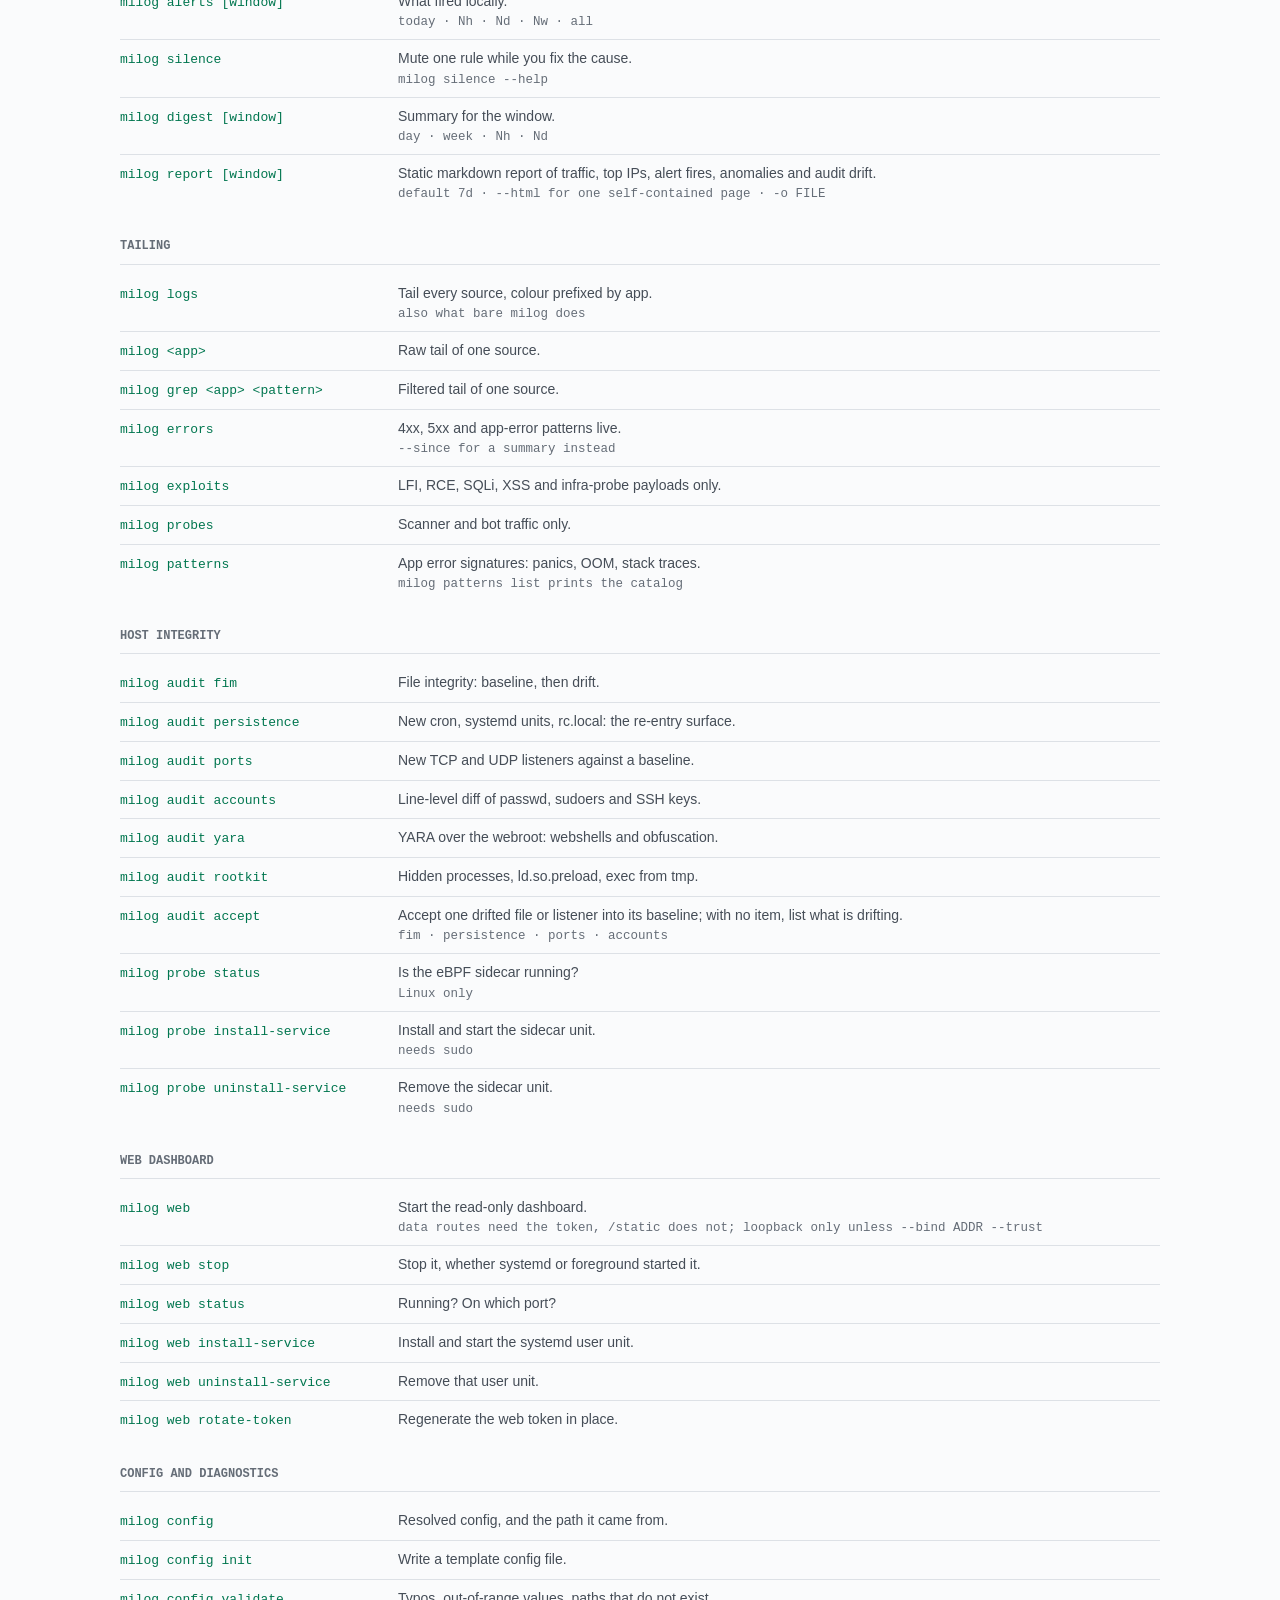
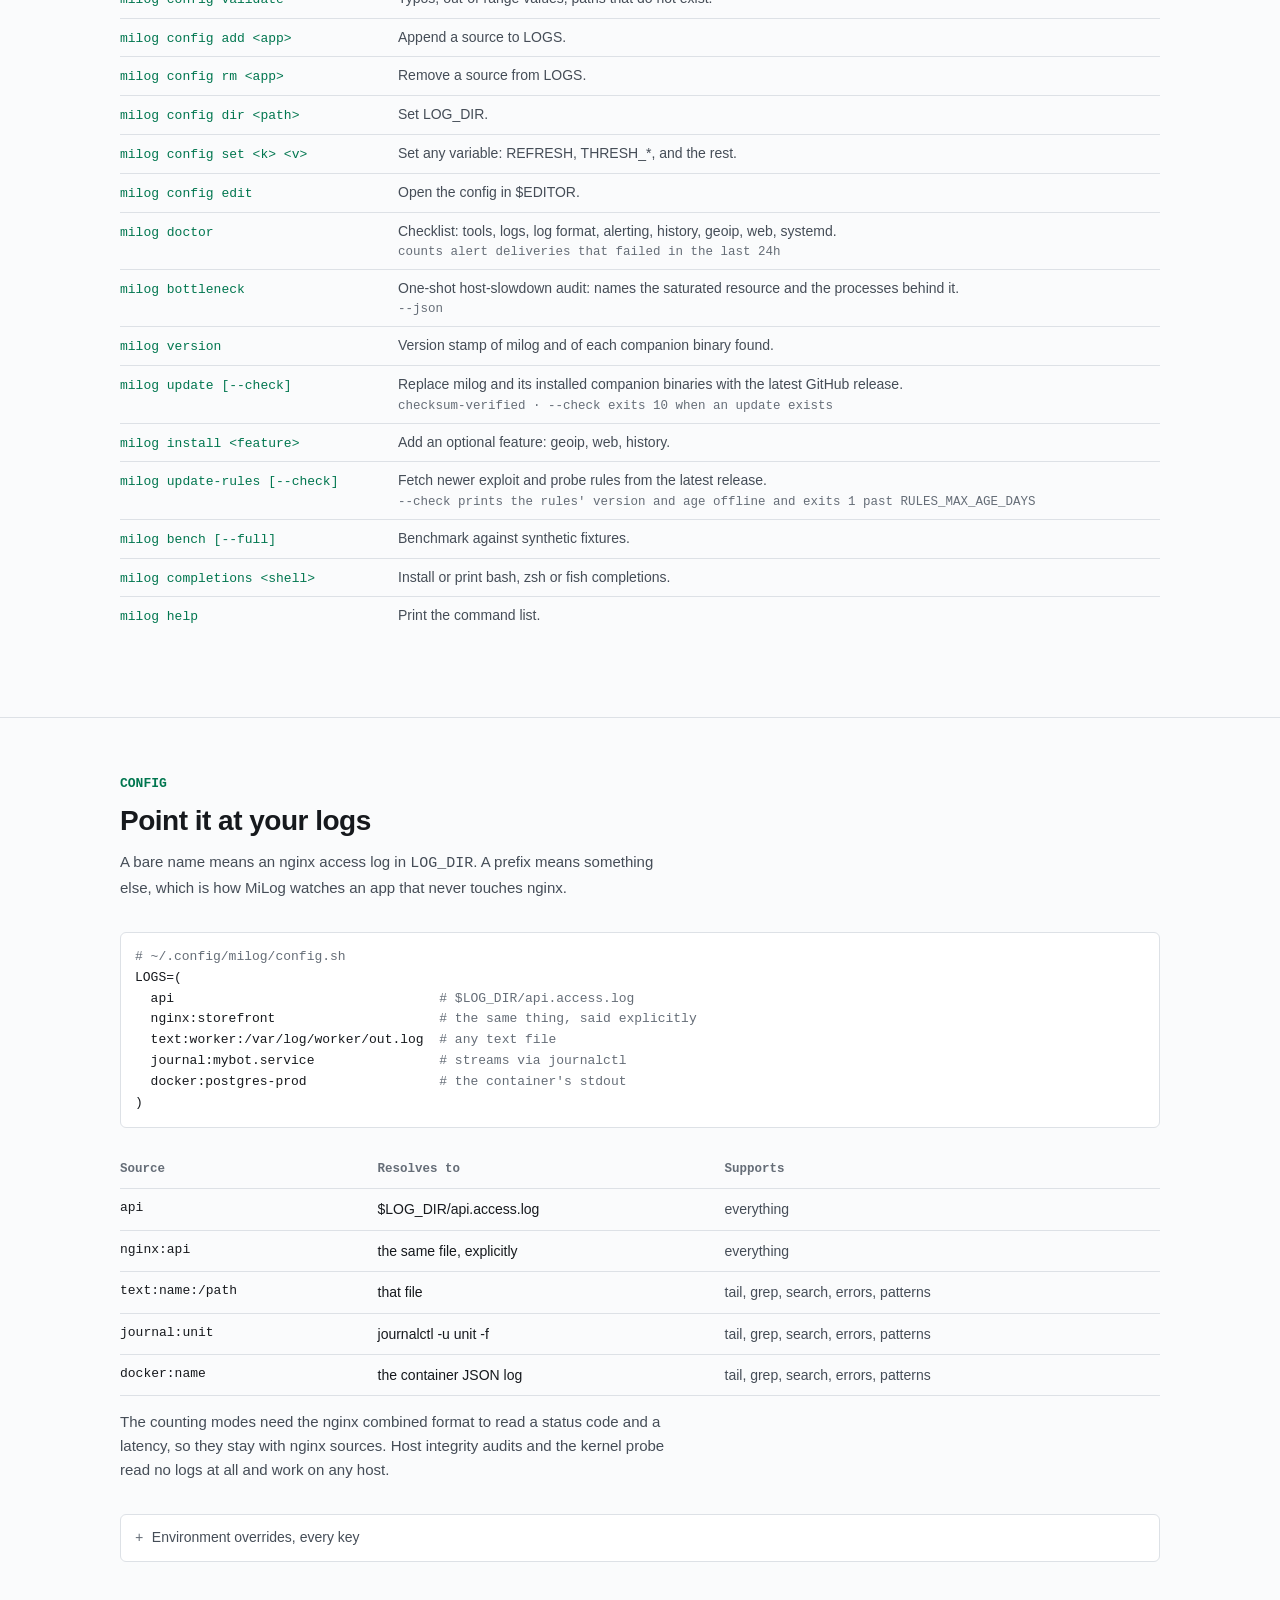
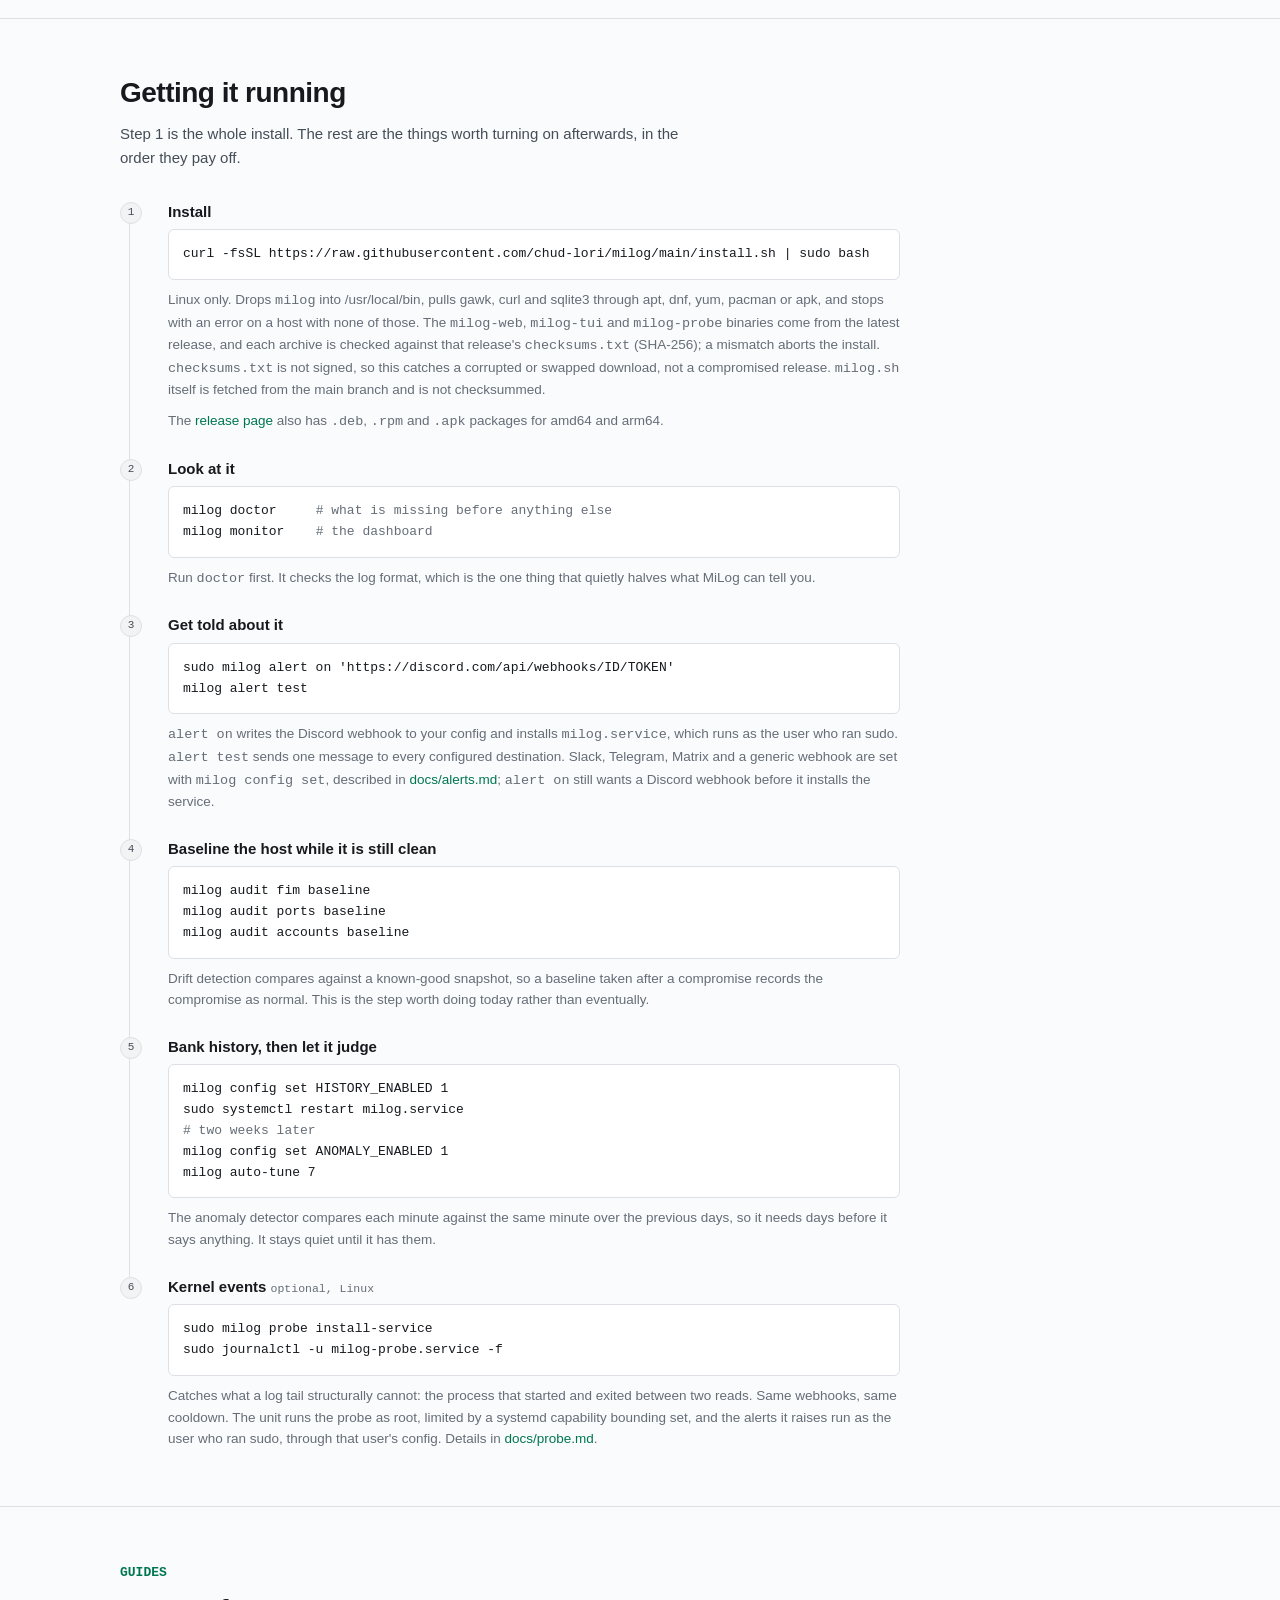
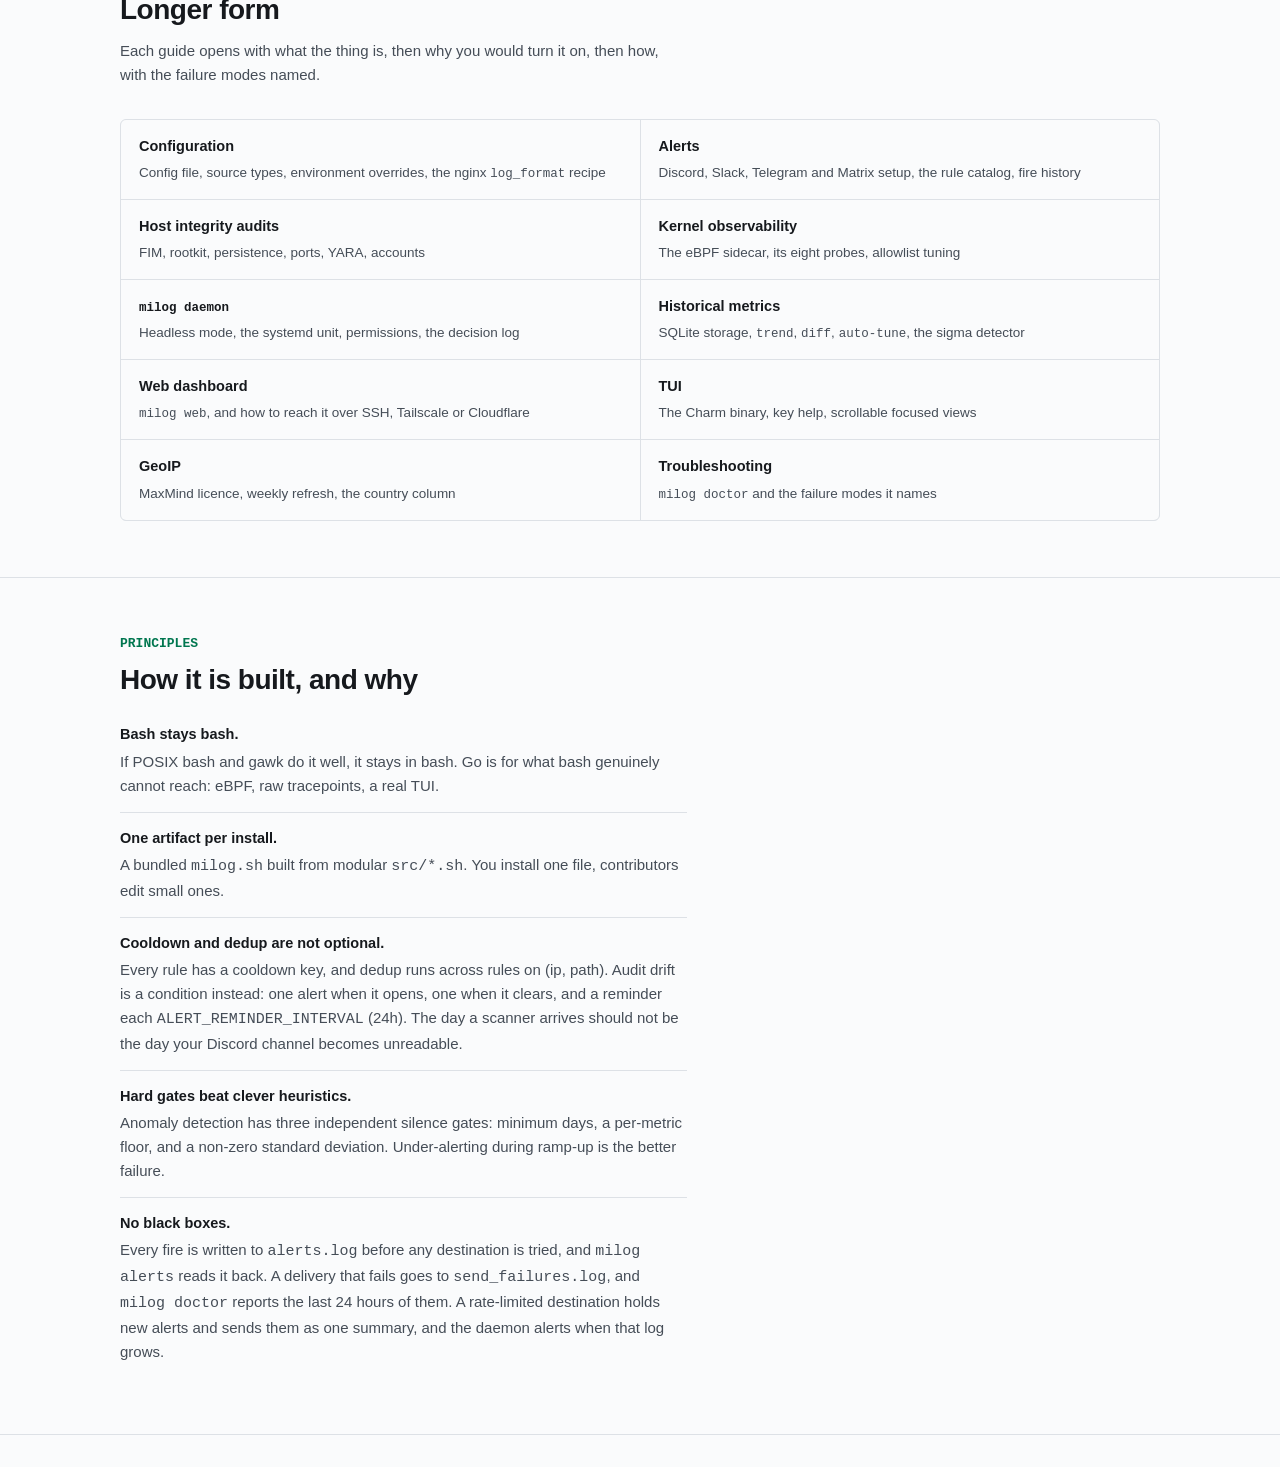
==== commit 759dd907: "Merge remote-tracking branch 'origin/main' into feat/audit-accept # Conflicts: #	milog.sh #	src/mode" ====
--- a/docs/index.html
+++ b/docs/index.html
@@ -596,6 +596,7 @@
           <div class="cmd"><dt>milog audit accounts</dt><dd>Line-level diff of passwd, sudoers and SSH keys.</dd></div>
           <div class="cmd"><dt>milog audit yara</dt><dd>YARA over the webroot: webshells and obfuscation.</dd></div>
           <div class="cmd"><dt>milog audit rootkit</dt><dd>Hidden processes, ld.so.preload, exec from tmp.</dd></div>
+          <div class="cmd"><dt>milog audit accept</dt><dd>Accept one drifted file or listener into its baseline; with no item, list what is drifting. <span class="hint">fim · persistence · ports · accounts</span></dd></div>
           <div class="cmd"><dt>milog probe status</dt><dd>Is the eBPF sidecar running? <span class="hint">Linux only</span></dd></div>
           <div class="cmd"><dt>milog probe install-service</dt><dd>Install and start the sidecar unit. <span class="hint">needs sudo</span></dd></div>
           <div class="cmd"><dt>milog probe uninstall-service</dt><dd>Remove the sidecar unit. <span class="hint">needs sudo</span></dd></div>
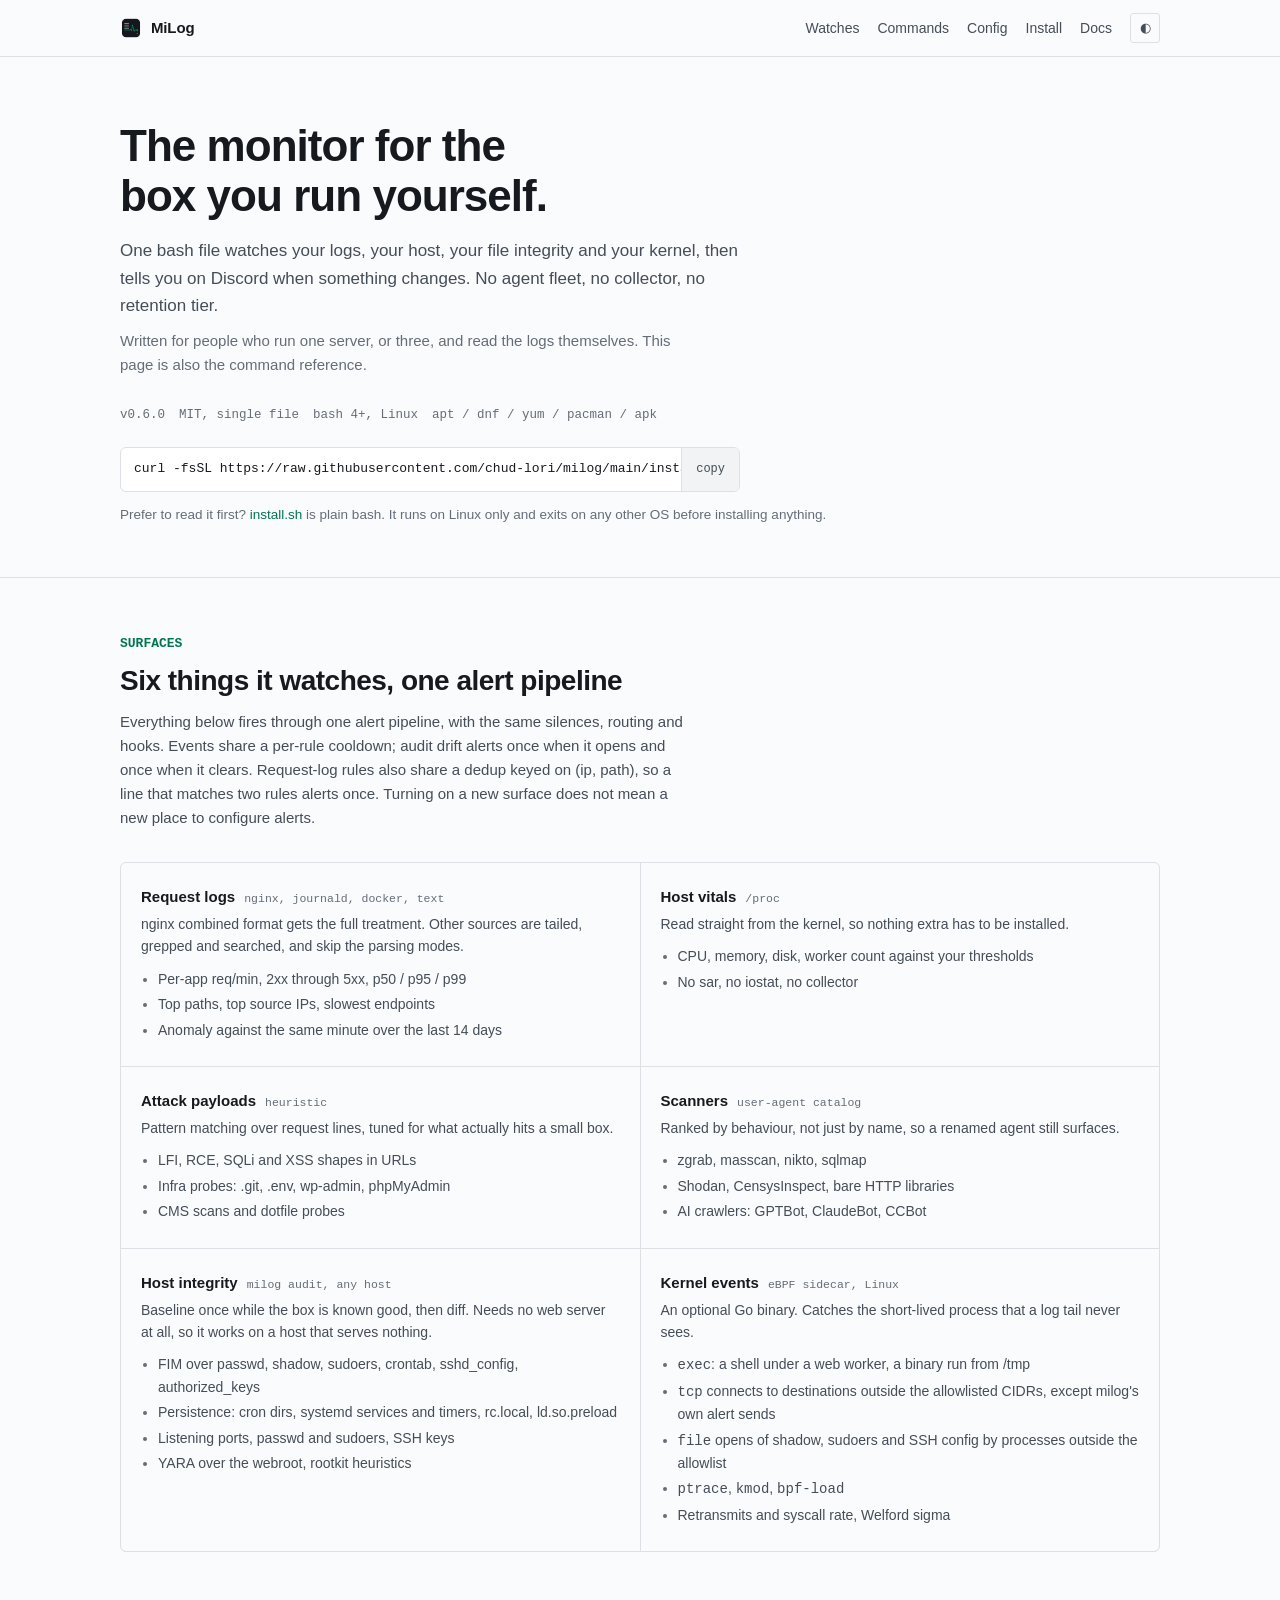
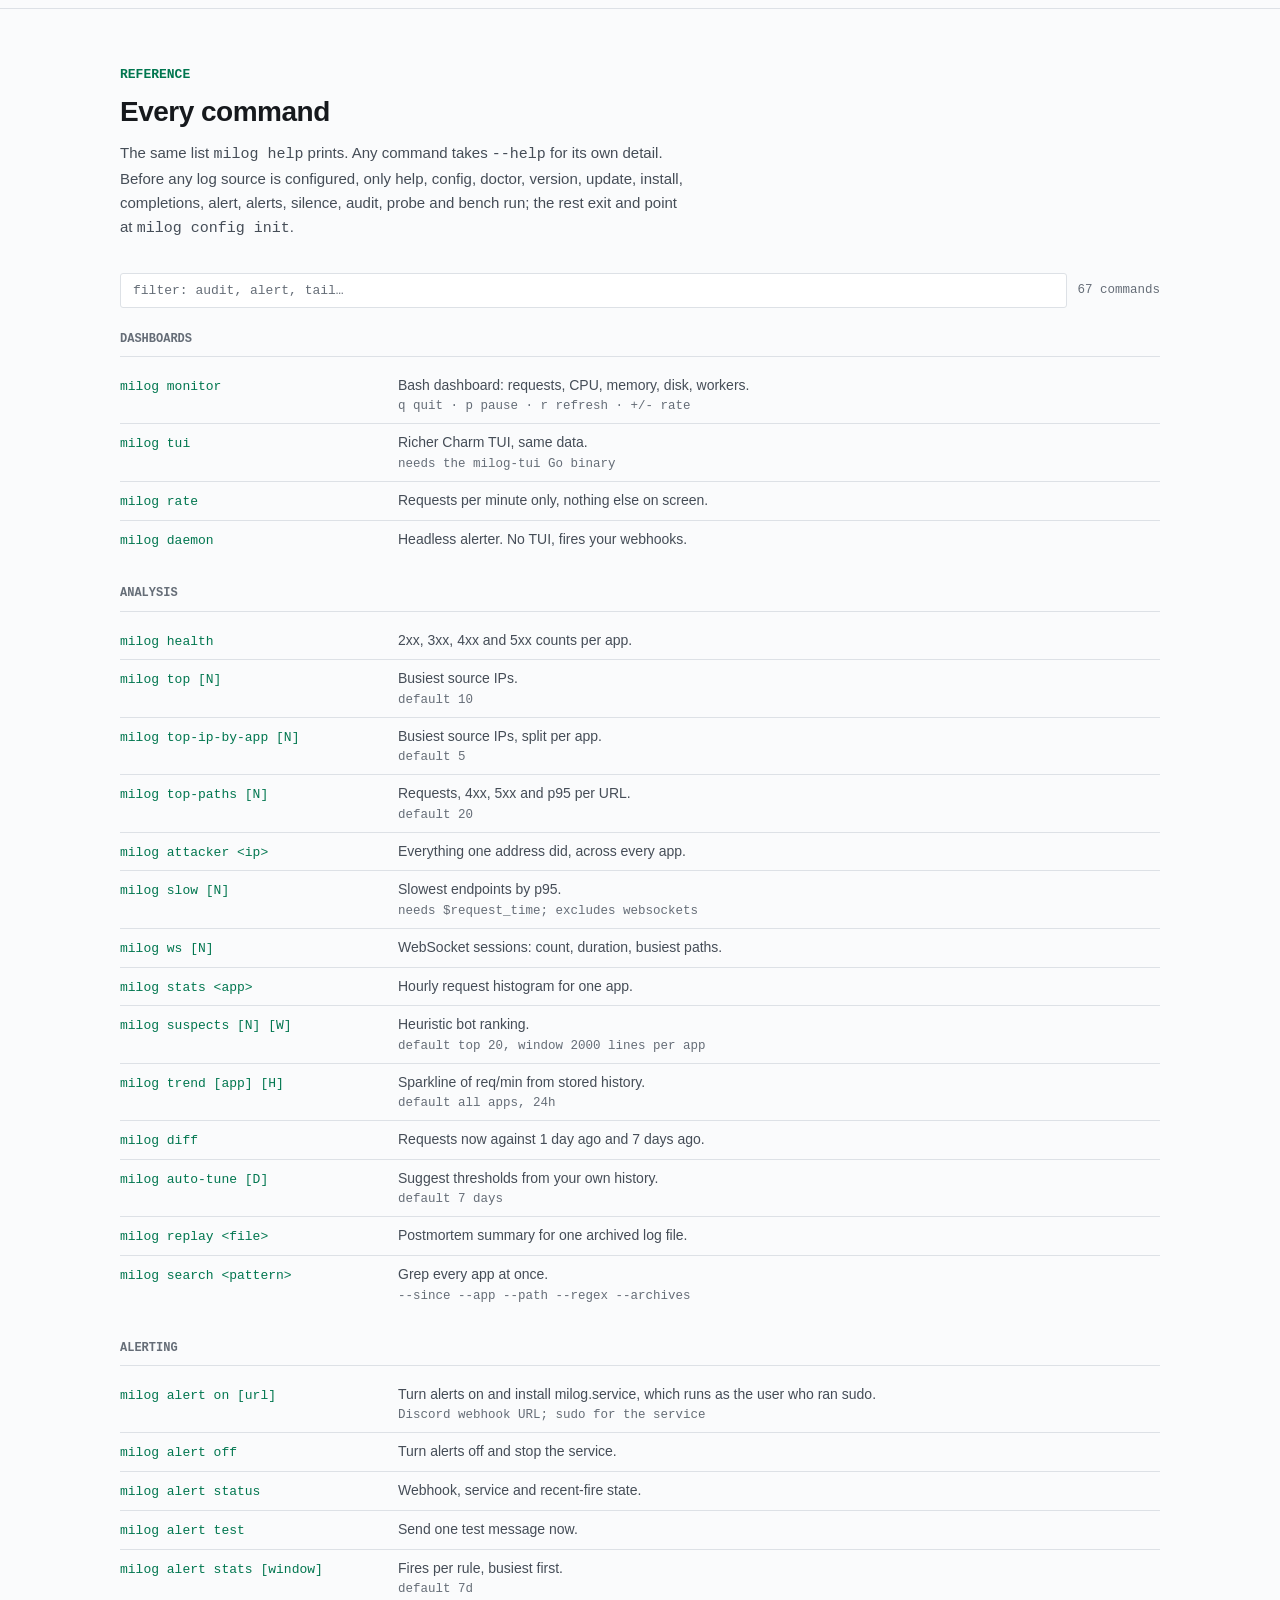
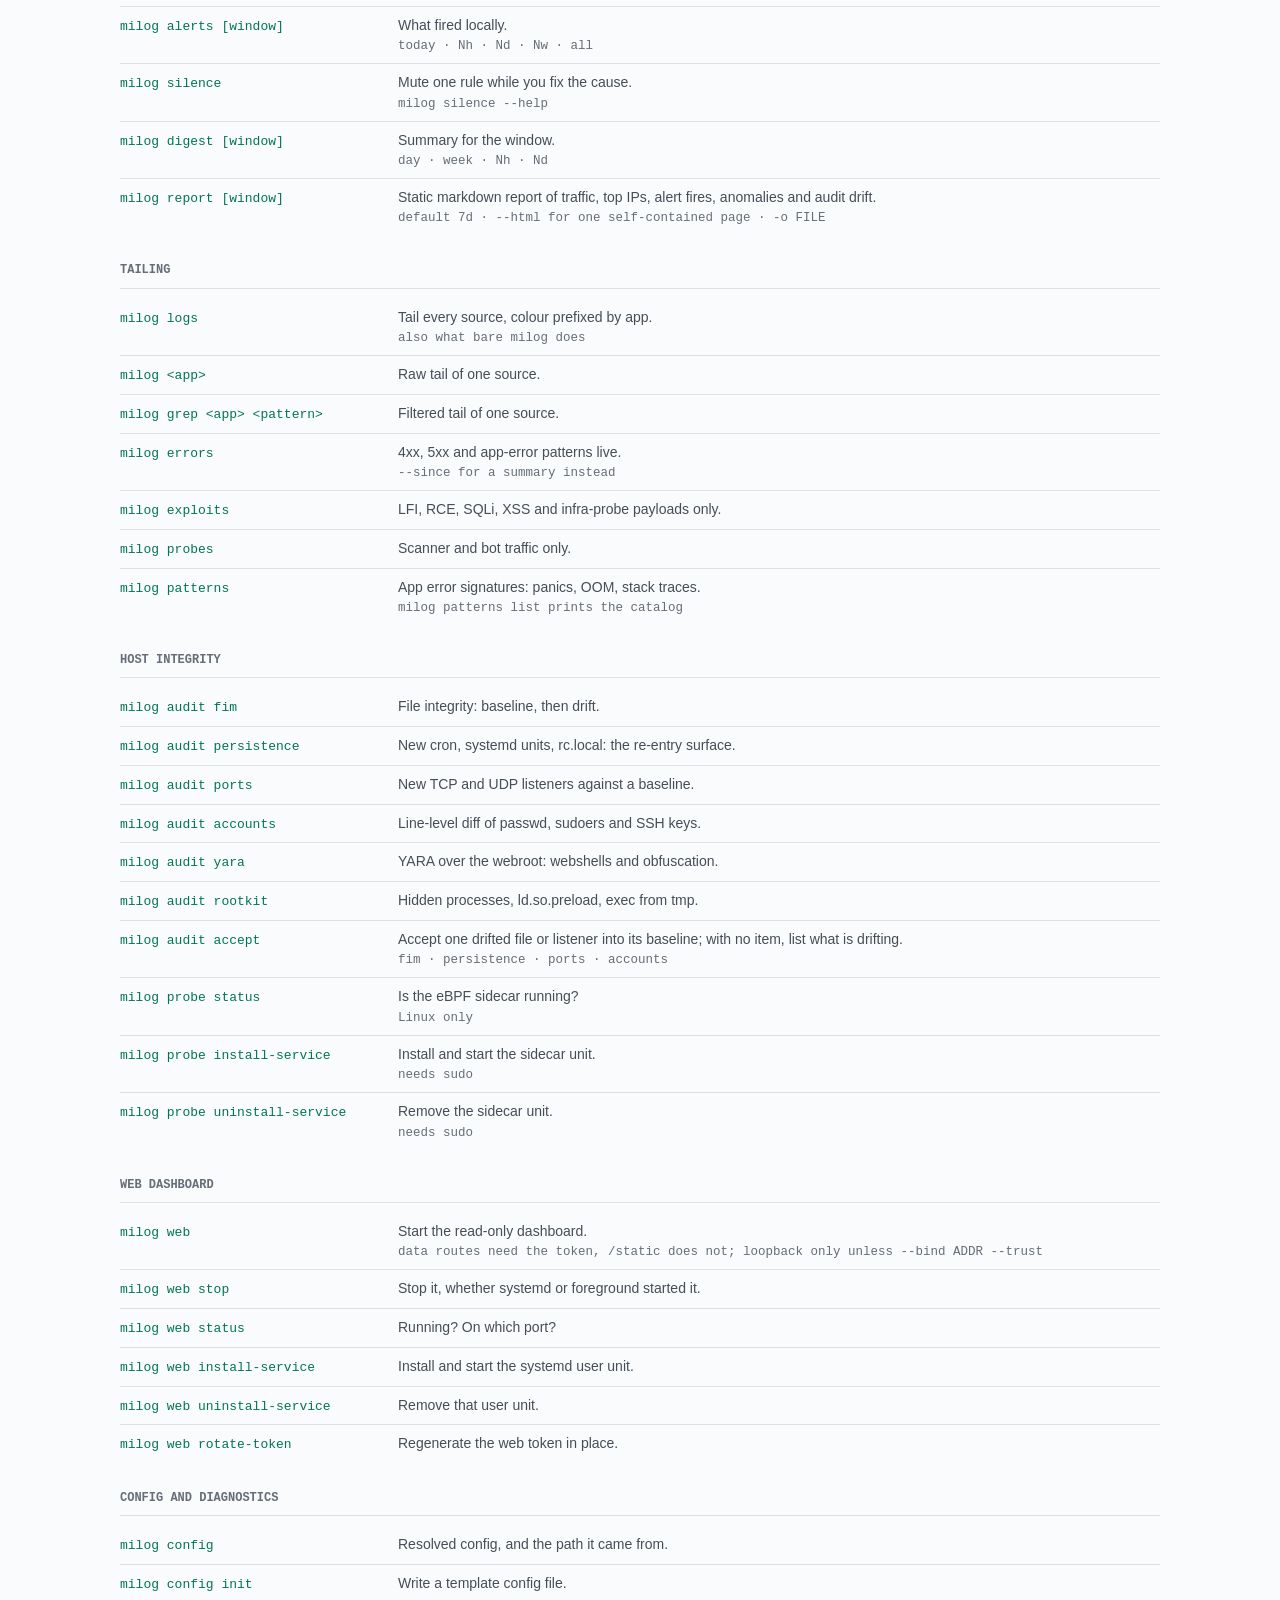
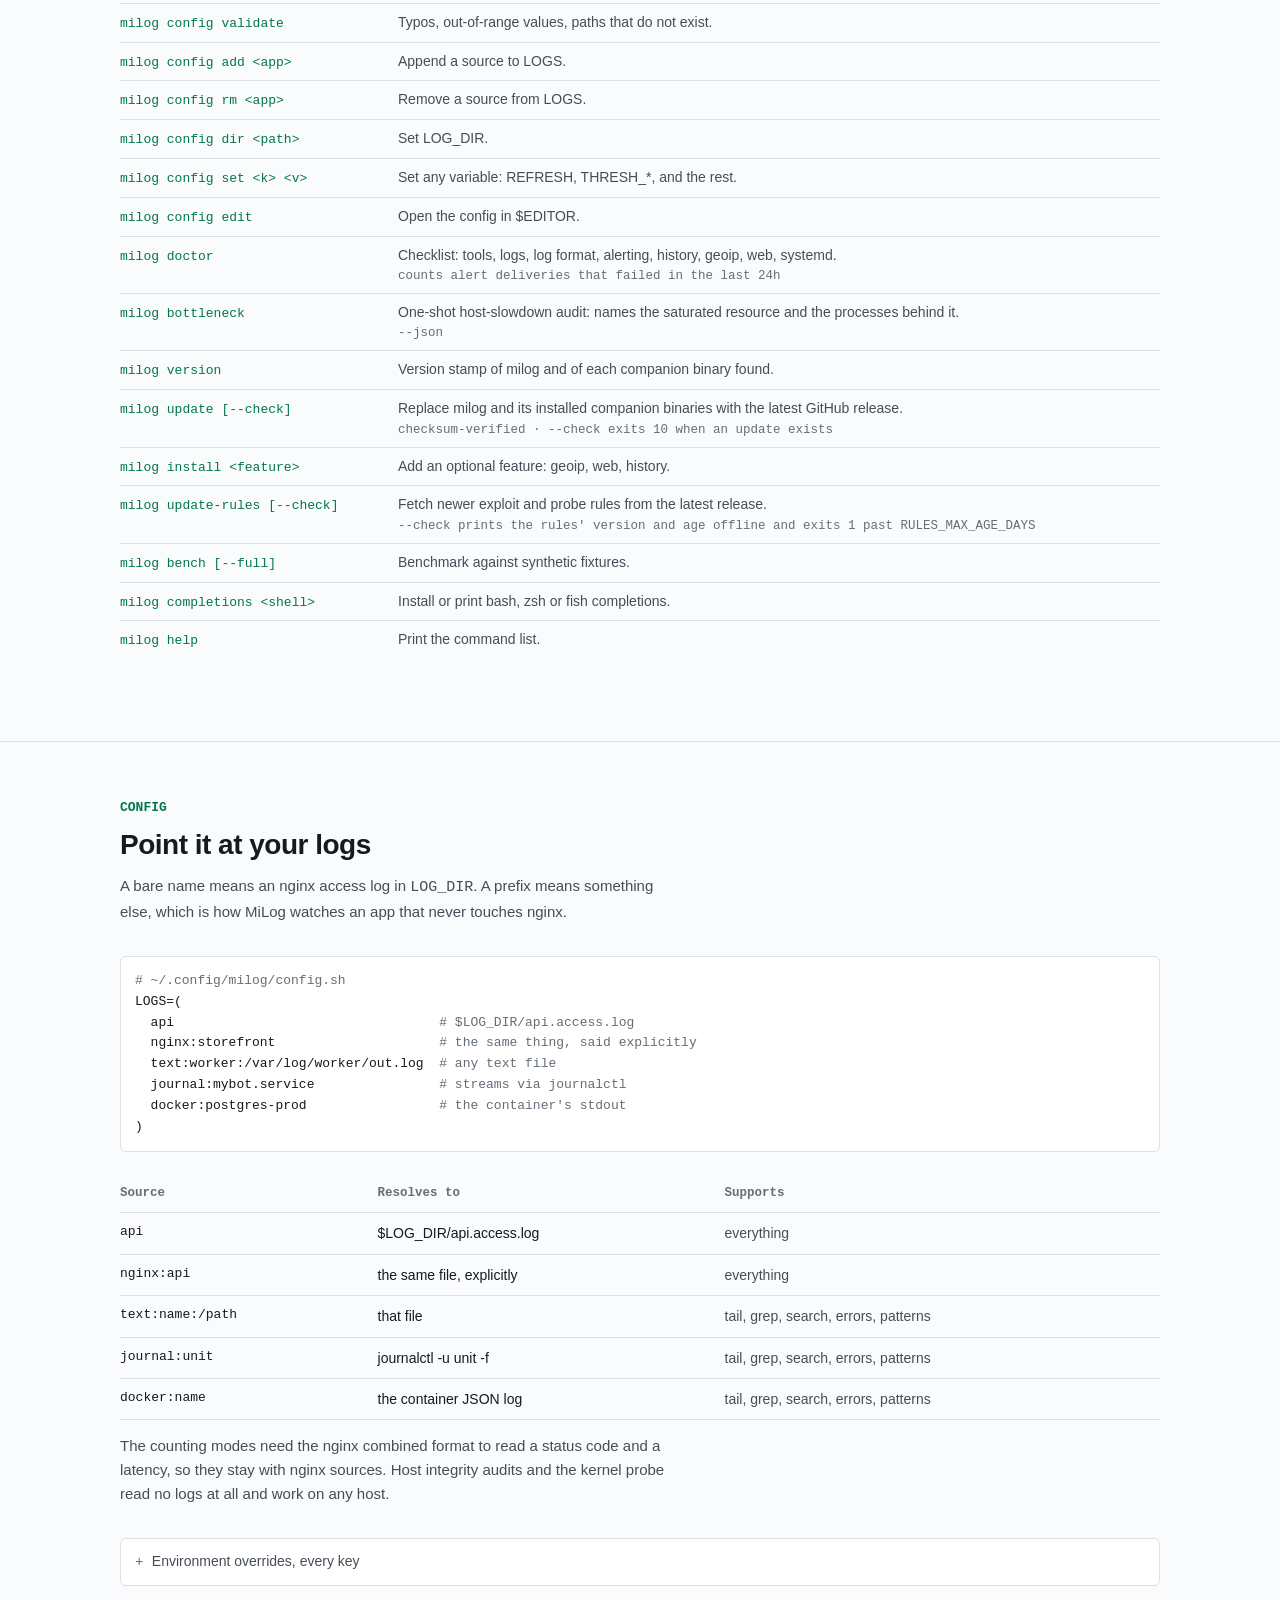
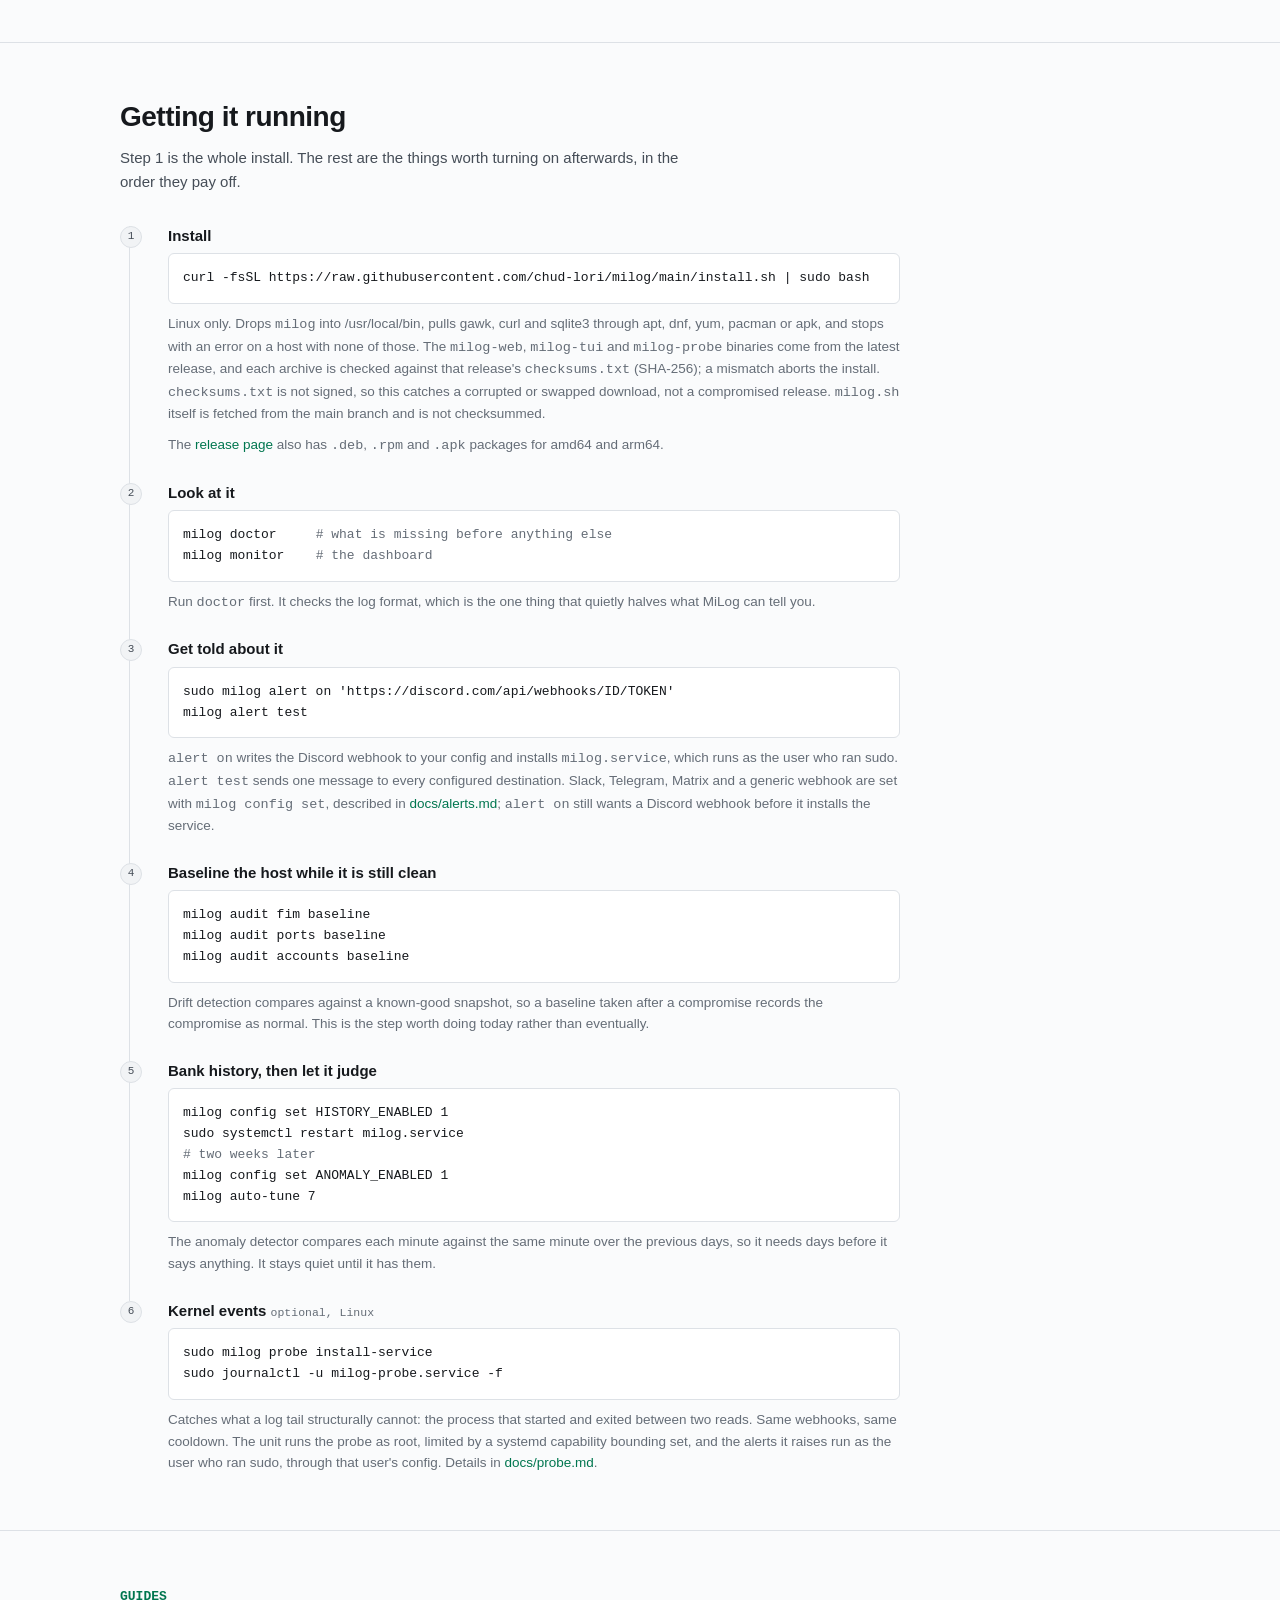
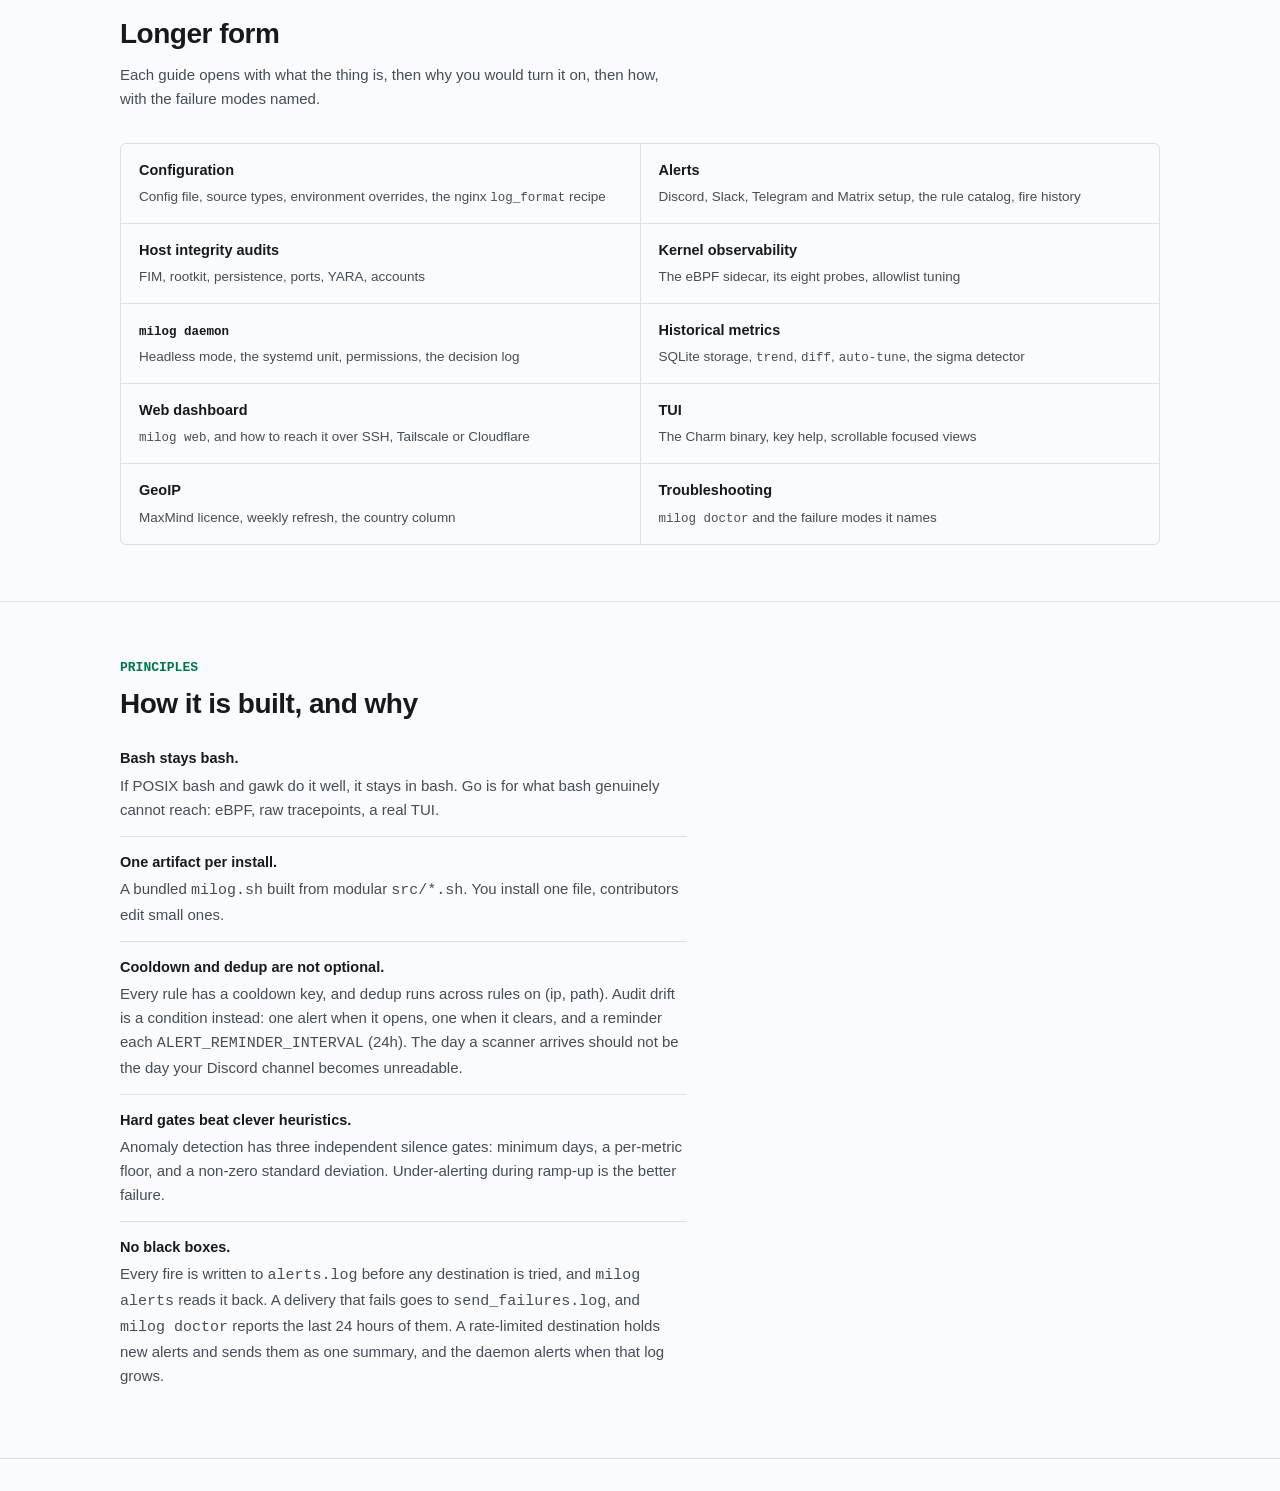
==== commit a2eb6858: "Drop two unused helpers and describe audit conditions in the README and site" ====
--- a/docs/index.html
+++ b/docs/index.html
@@ -428,7 +428,8 @@
     <p class="title">Six things it watches, one alert pipeline</p>
     <p class="intro">
       Everything below fires through one alert pipeline, with the same
-      per-rule cooldown, silences, routing and hooks. Request-log rules also
+      silences, routing and hooks. Events share a per-rule cooldown; audit
+      drift alerts once when it opens and once when it clears. Request-log rules also
       share a dedup keyed on (ip, path), so a line that matches two rules alerts
       once. Turning on a new surface does not mean a new place to configure
       alerts.
